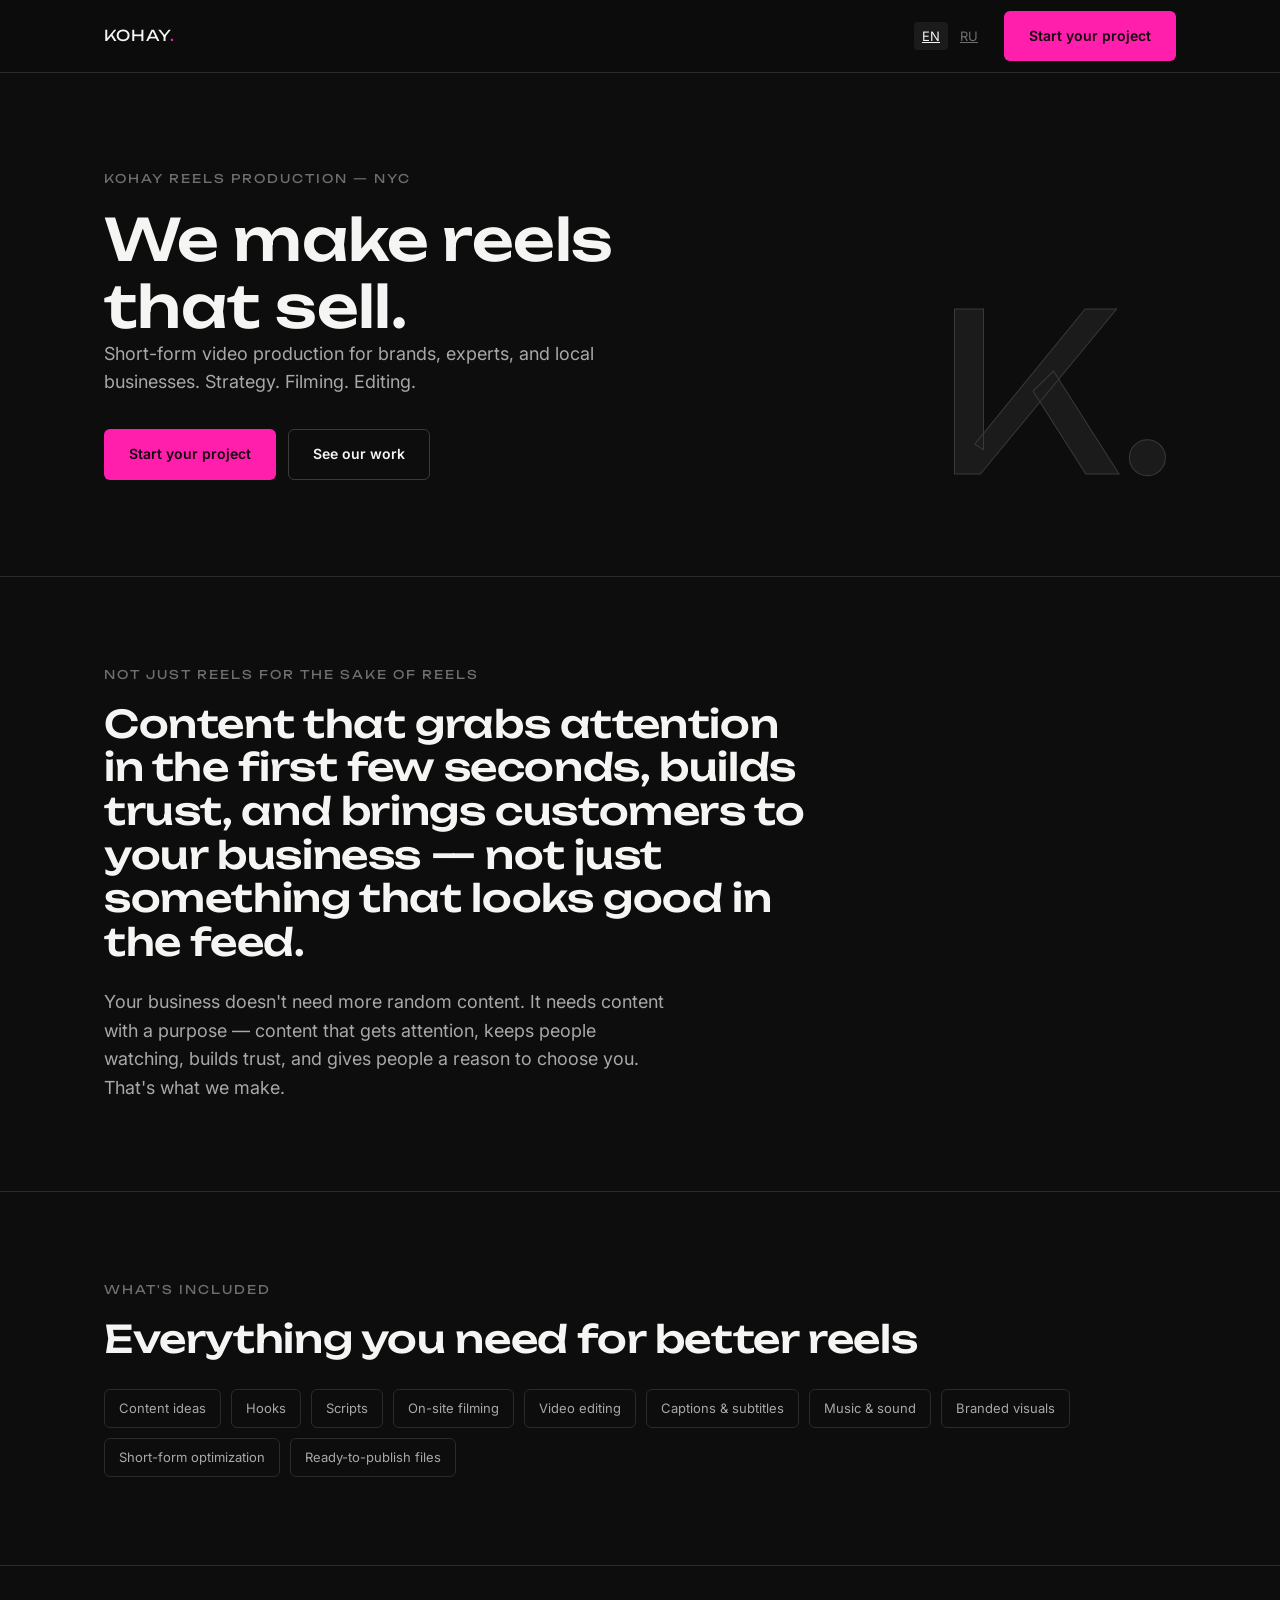
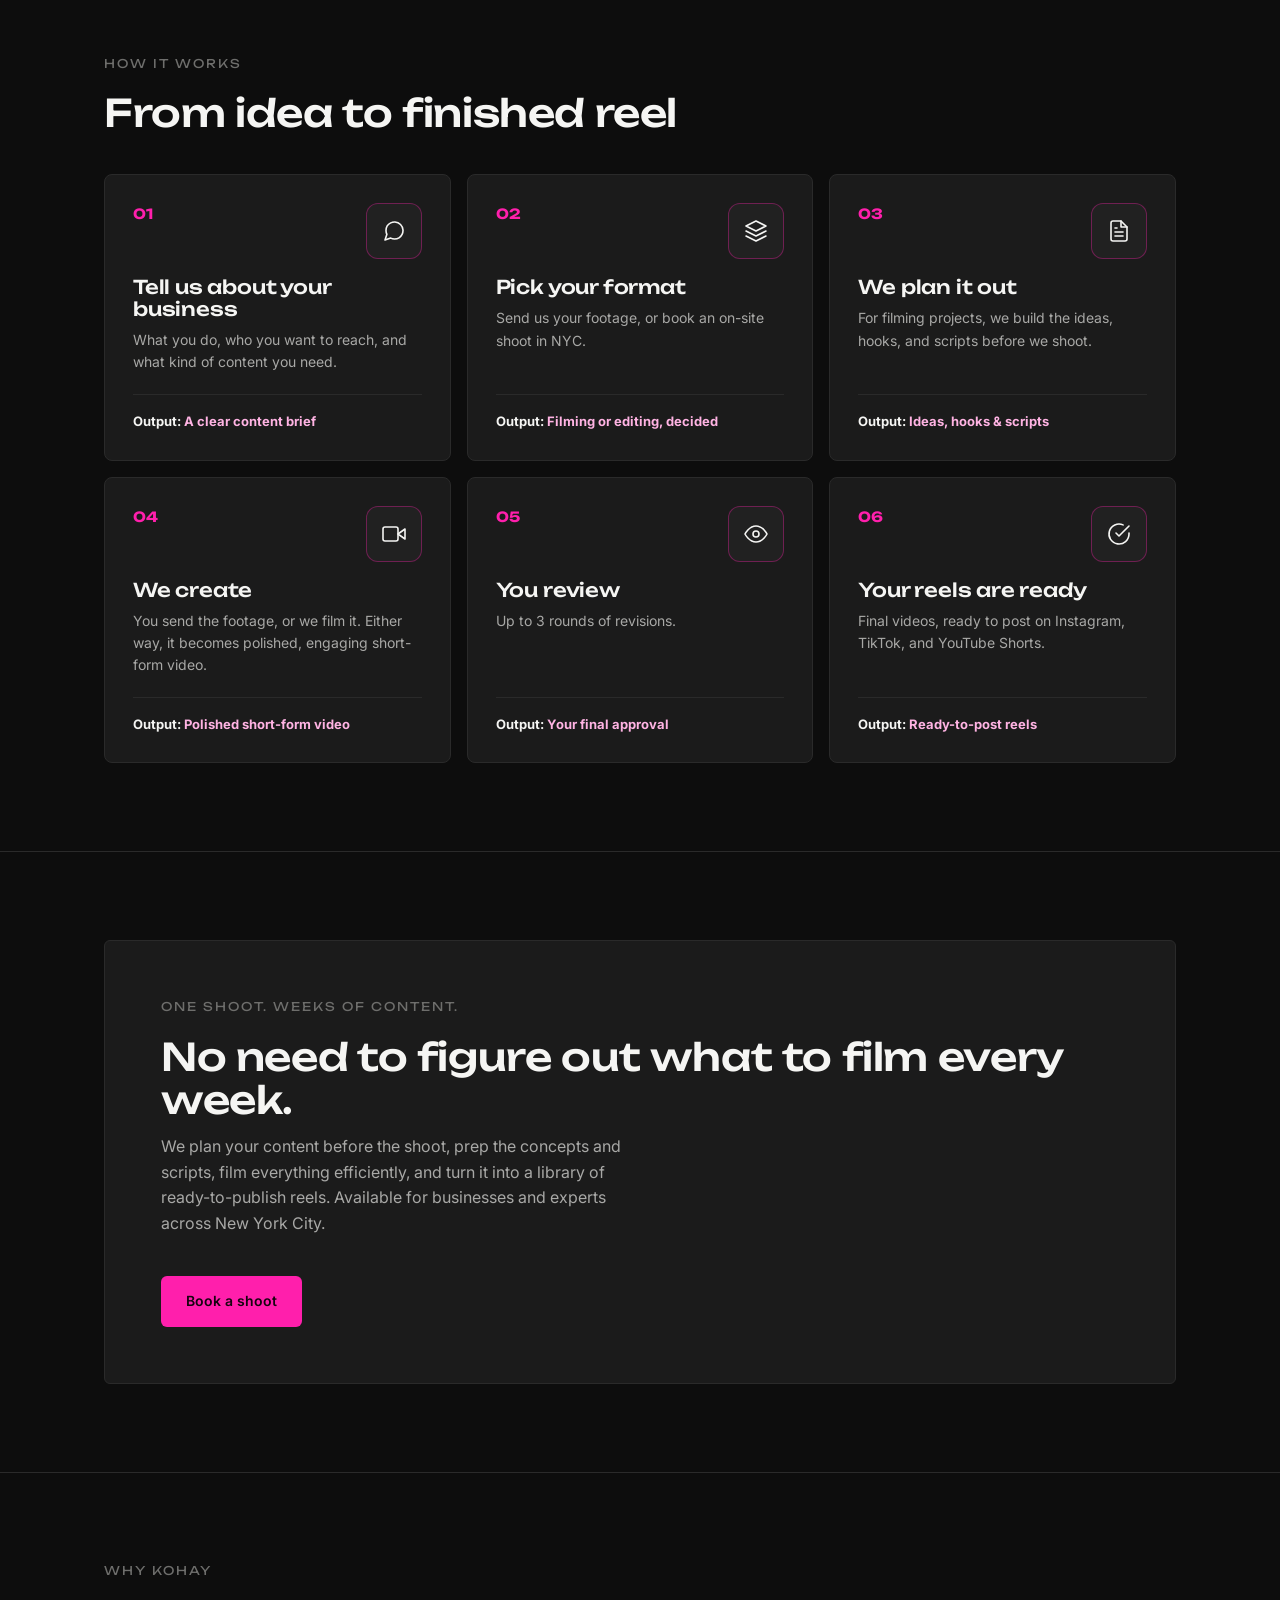
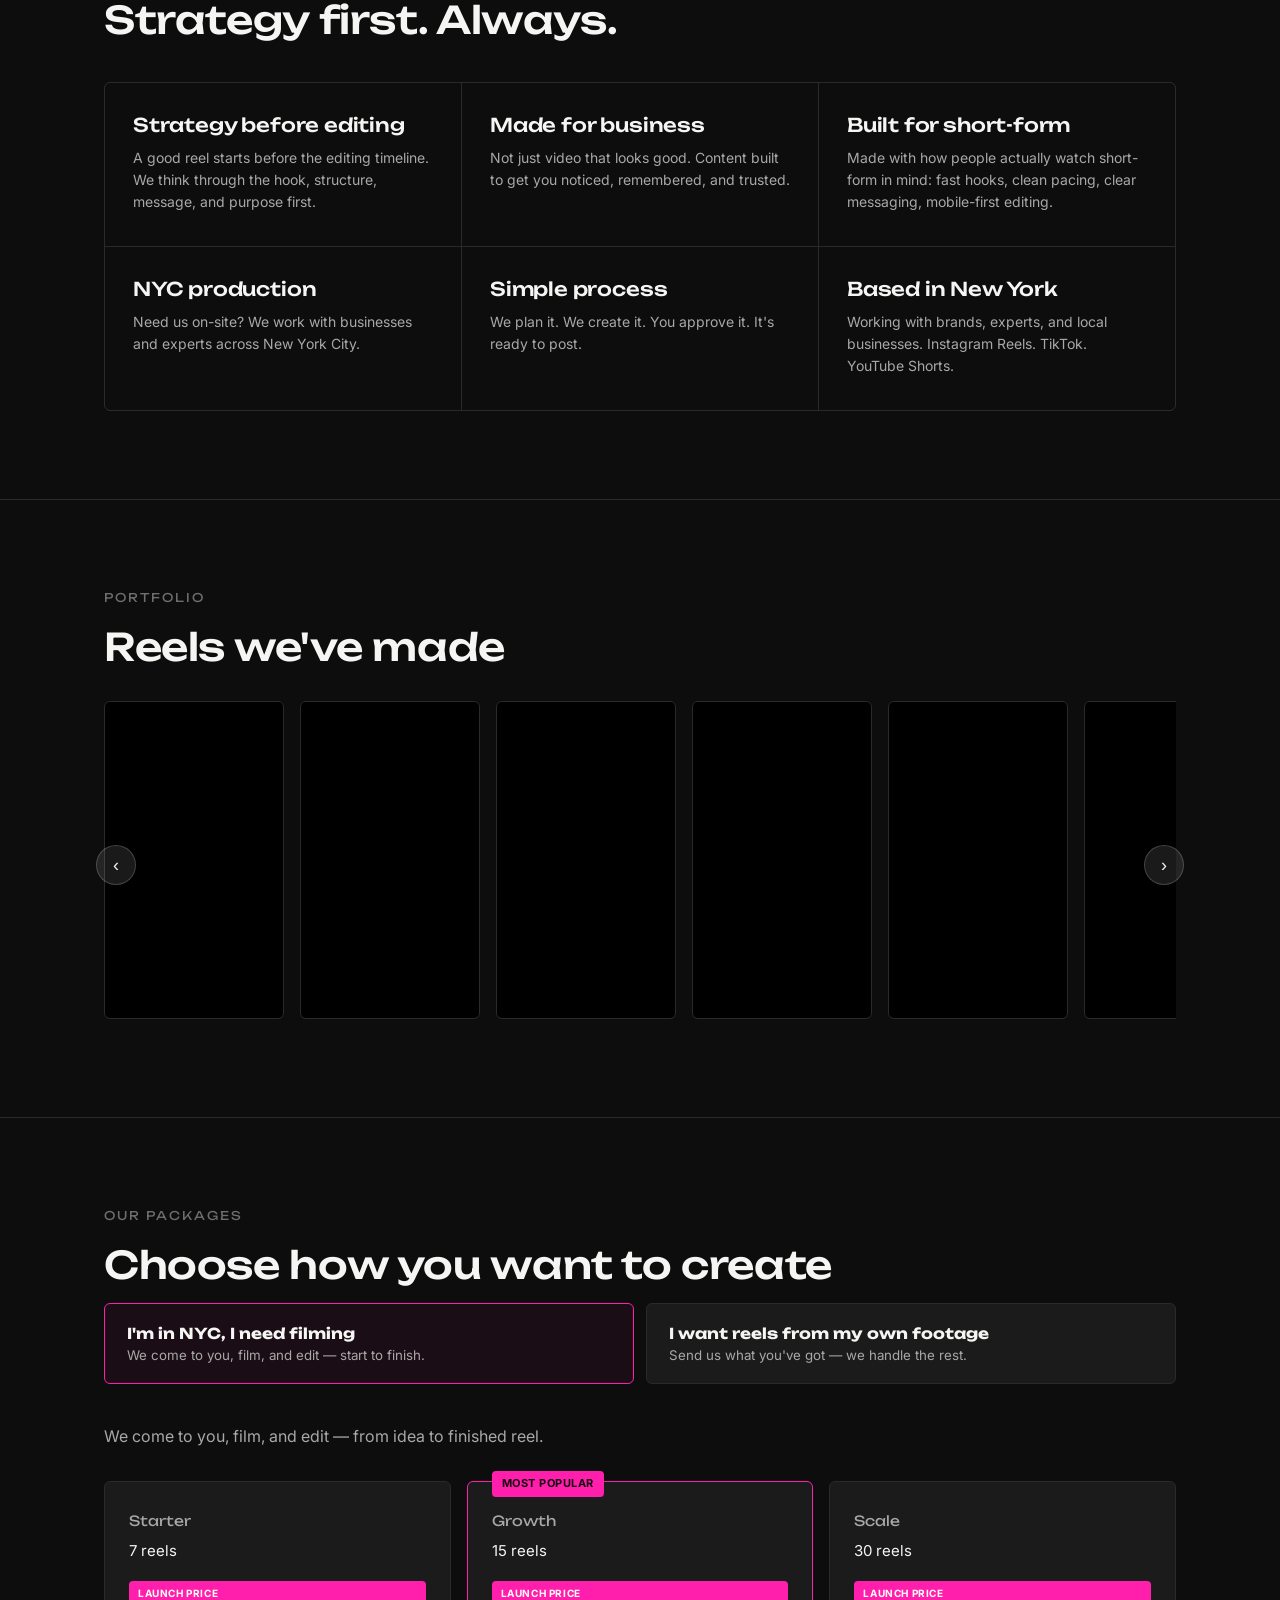
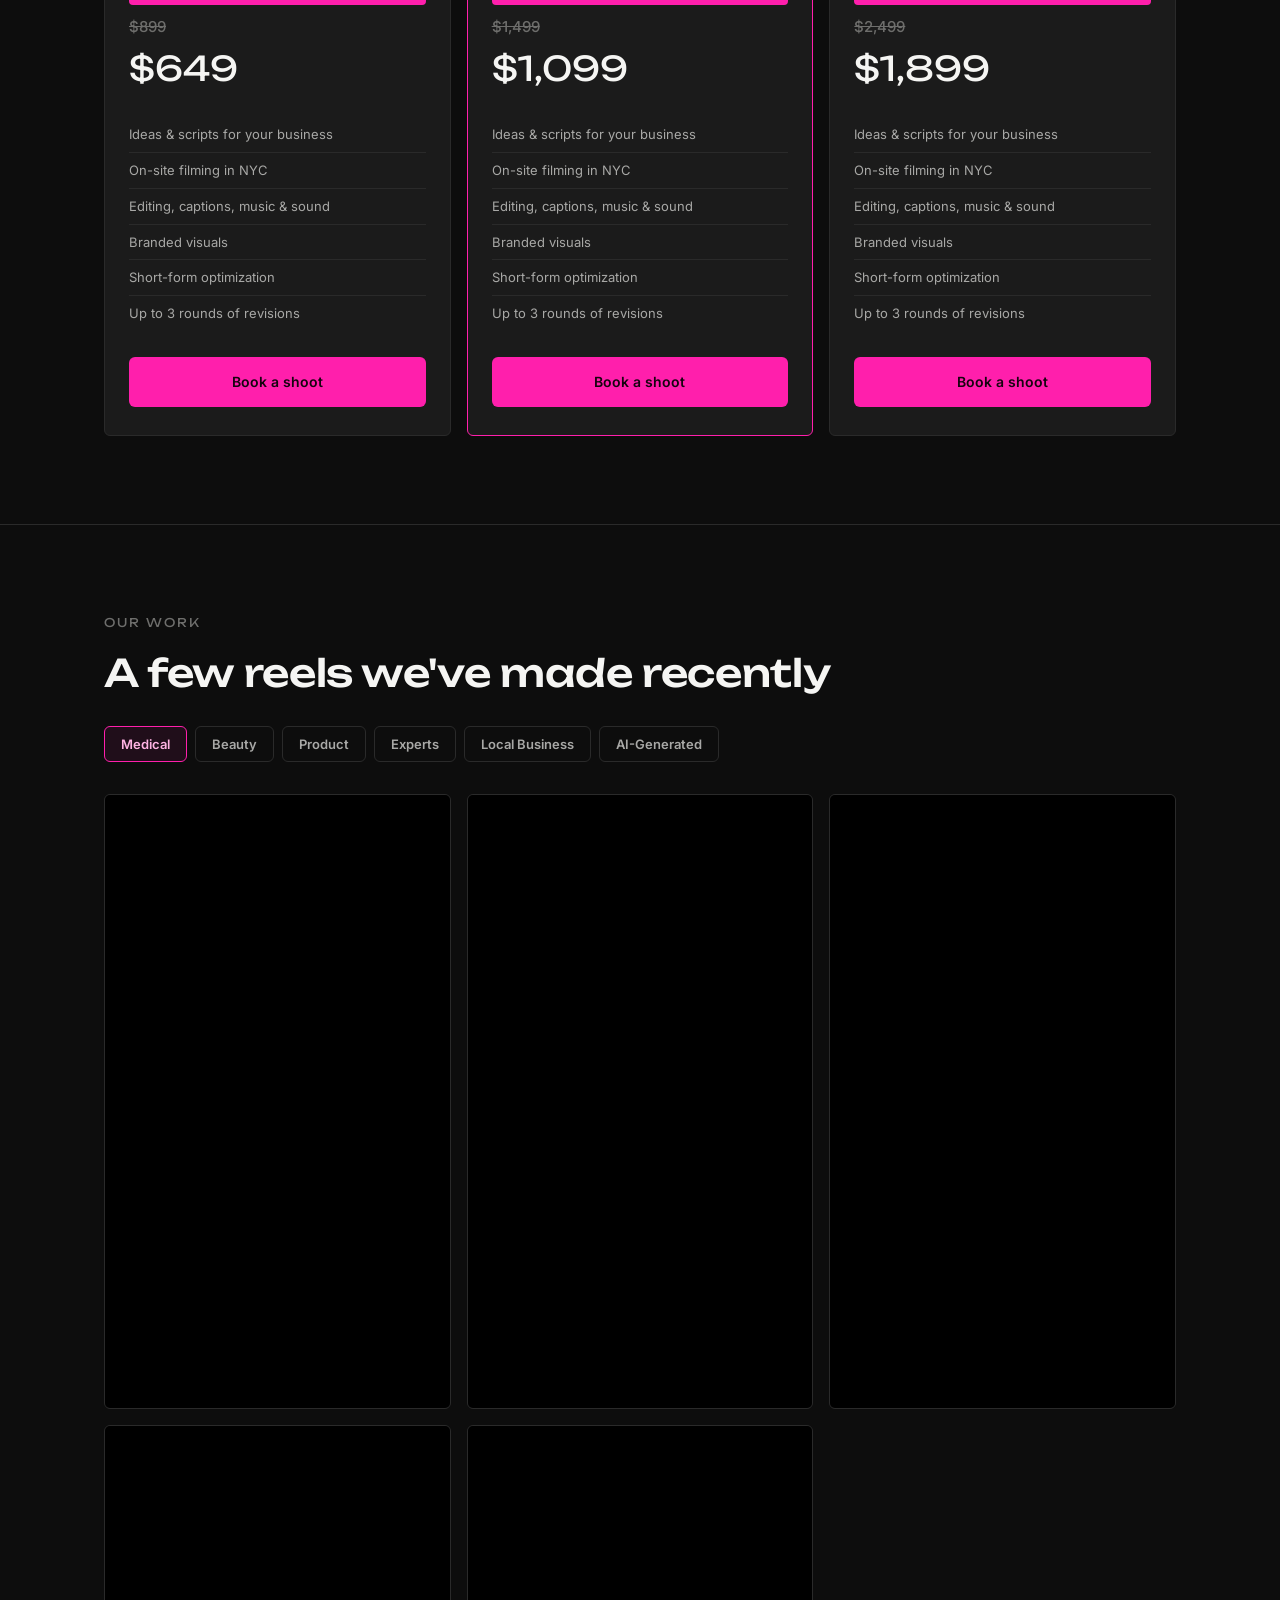
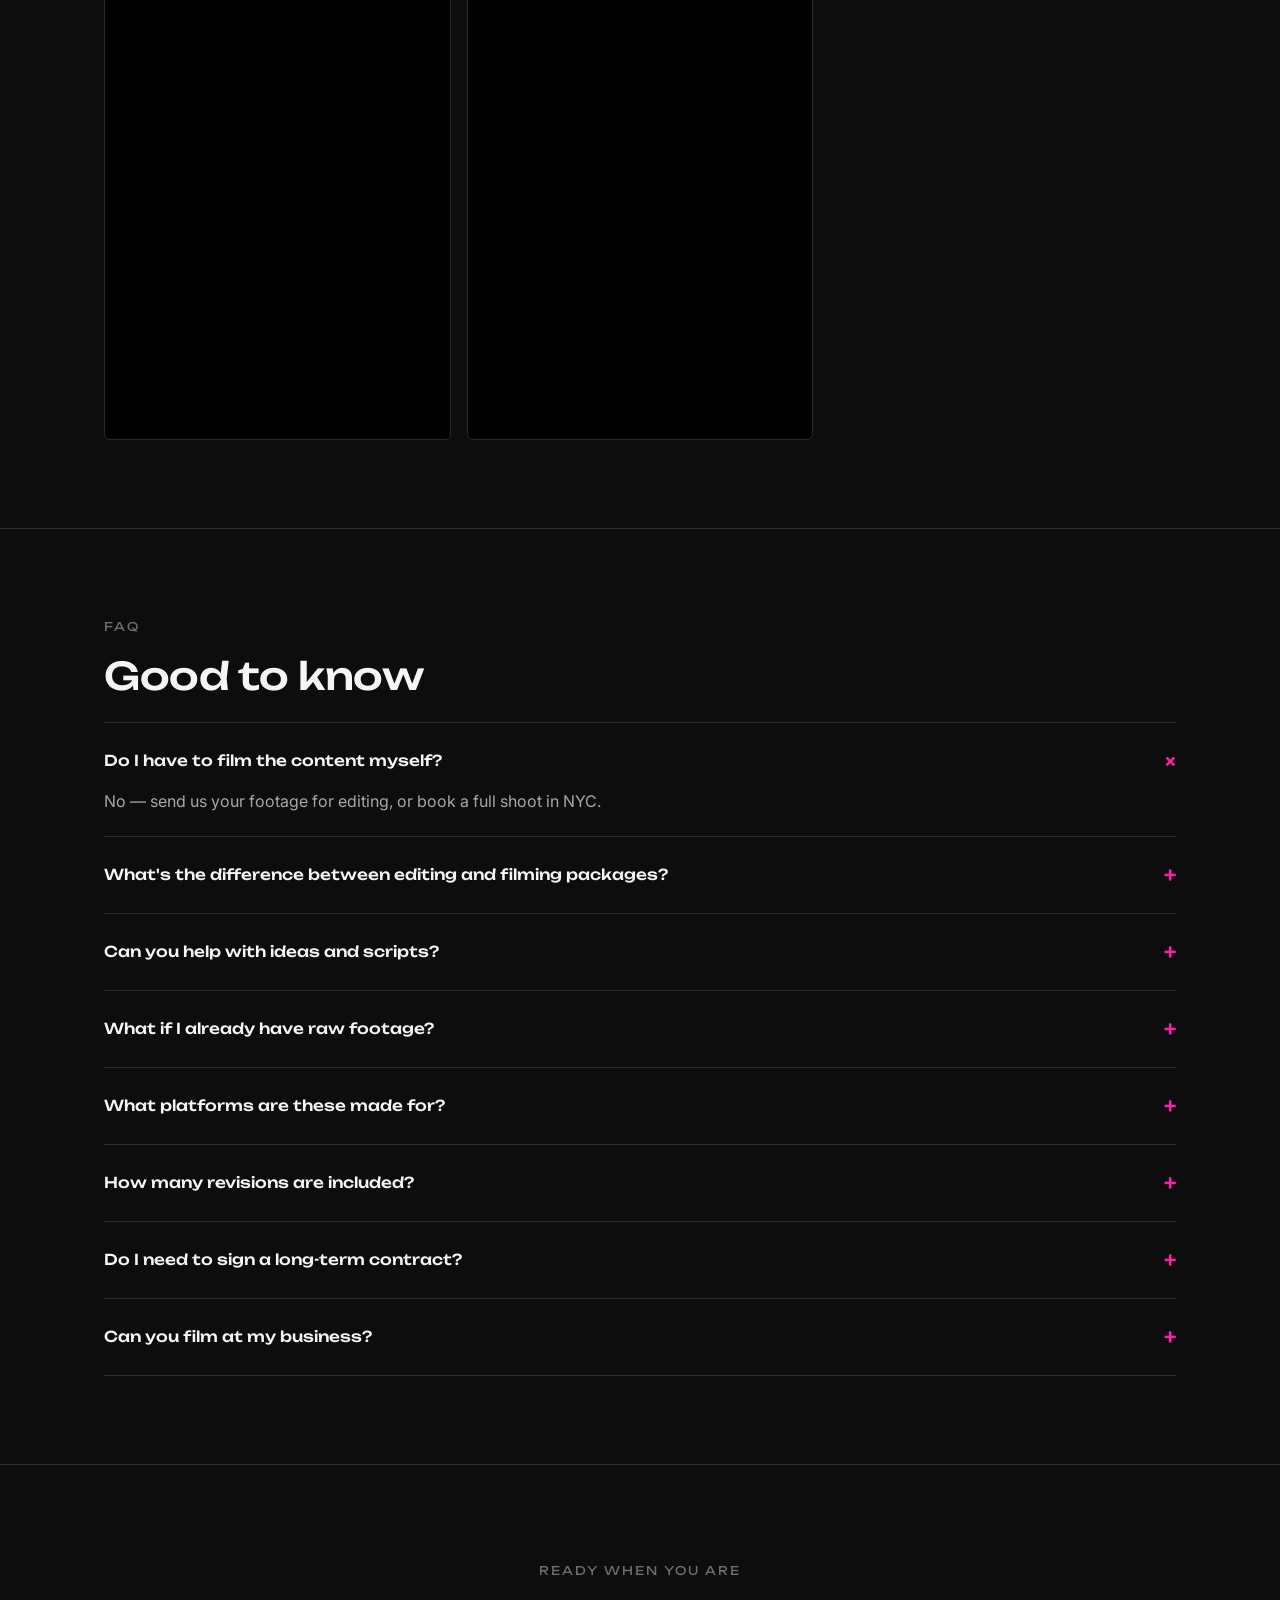
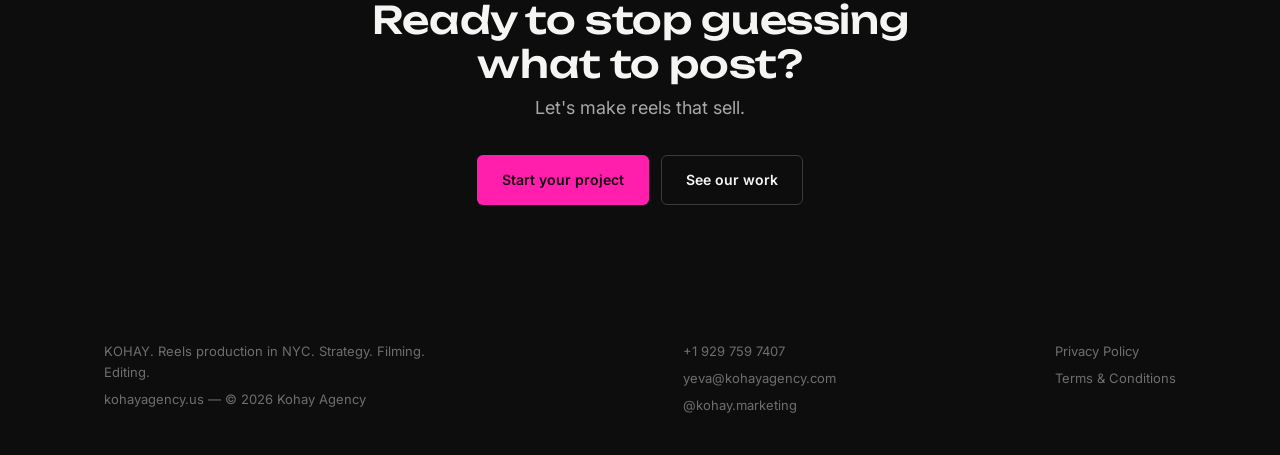
==== reels/index.html @ 016eabc4 "Redesign process-step cards with icons, output line, and grid layout - .step is now a standalone bor" ====
<!DOCTYPE html>
<html lang="en">
<head>
<meta charset="UTF-8">
<meta name="viewport" content="width=device-width, initial-scale=1.0">
<title>Kohay — Reels That Sell | NYC Short-Form Video Production</title>
<meta name="description" content="Short-form video production for brands, experts, and local businesses. Strategy, filming, and editing for Instagram Reels, TikTok, and YouTube Shorts. Based in New York City.">
<link rel="preconnect" href="https://fonts.googleapis.com">
<link rel="preconnect" href="https://fonts.gstatic.com" crossorigin>
<link href="https://fonts.googleapis.com/css2?family=Unbounded:wght@500;600&family=Inter:wght@400;500;600&display=swap" rel="stylesheet">
<link rel="stylesheet" href="styles.css?v=6">
</head>
<body>

<header class="site-header">
  <div class="wrap">
    <a href="/" class="logo logo-link">KOHAY<span>.</span></a>
    <div class="header-actions">
      <div class="lang-switch">
        <a href="/reels/" class="active">EN</a>
        <a href="/reels/ru/">RU</a>
      </div>
      <a href="https://calendar.google.com/calendar/u/0/appointments/schedules/AcZssZ2_kLyZ_7YElX9A-YzKxZx4RZRjm3aX7bDRUkdUEPXenTwzl4cahBBLtP4mIFWXRZgPcGTV3XHw" class="btn btn-primary" target="_blank" rel="noopener">Start your project</a>
    </div>
  </div>
</header>

<section class="hero">
  <div class="wrap hero-grid">
    <div>
      <div class="eyebrow">Kohay Reels Production — NYC</div>
      <h1>We make reels<br>that sell.</h1>
      <p class="lede">Short-form video production for brands, experts, and local businesses. Strategy. Filming. Editing.</p>
      <div class="btn-row">
        <a href="https://calendar.google.com/calendar/u/0/appointments/schedules/AcZssZ2_kLyZ_7YElX9A-YzKxZx4RZRjm3aX7bDRUkdUEPXenTwzl4cahBBLtP4mIFWXRZgPcGTV3XHw" class="btn btn-primary" target="_blank" rel="noopener">Start your project</a>
        <a href="#work" class="btn btn-ghost">See our work</a>
      </div>
    </div>
    <div class="hero-mark" aria-hidden="true">K.</div>
  </div>
</section>

<section>
  <div class="wrap">
    <div class="eyebrow">Not just reels for the sake of reels</div>
    <h2 style="max-width:720px;">Content that grabs attention in the first few seconds, builds trust, and brings customers to your business — not just something that looks good in the feed.</h2>
    <p class="lede" style="margin-top:24px;">Your business doesn't need more random content. It needs content with a purpose — content that gets attention, keeps people watching, builds trust, and gives people a reason to choose you. That's what we make.</p>
  </div>
</section>

<section>
  <div class="wrap">
    <div class="eyebrow">What's included</div>
    <h2>Everything you need for better reels</h2>
    <div class="tag-list" style="margin-top:28px;">
      <span>Content ideas</span>
      <span>Hooks</span>
      <span>Scripts</span>
      <span>On-site filming</span>
      <span>Video editing</span>
      <span>Captions & subtitles</span>
      <span>Music & sound</span>
      <span>Branded visuals</span>
      <span>Short-form optimization</span>
      <span>Ready-to-publish files</span>
    </div>
  </div>
</section>

<section>
  <div class="wrap">
    <div class="eyebrow">How it works</div>
    <h2>From idea to finished reel</h2>
    <div class="steps">
      <div class="step">
        <div class="step-top">
          <div class="step-num">01</div>
          <div class="step-icon"><svg viewBox="0 0 24 24"><path d="M21 11.5a8.38 8.38 0 0 1-.9 3.8 8.5 8.5 0 0 1-7.6 4.7 8.38 8.38 0 0 1-3.8-.9L3 21l1.9-5.7a8.38 8.38 0 0 1-.9-3.8 8.5 8.5 0 0 1 4.7-7.6 8.38 8.38 0 0 1 3.8-.9h.5a8.48 8.48 0 0 1 8 8v.5z"/></svg></div>
        </div>
        <h3>Tell us about your business</h3>
        <p>What you do, who you want to reach, and what kind of content you need.</p>
        <div class="step-output">Output: <span>A clear content brief</span></div>
      </div>
      <div class="step">
        <div class="step-top">
          <div class="step-num">02</div>
          <div class="step-icon"><svg viewBox="0 0 24 24"><polygon points="12 2 2 7 12 12 22 7 12 2"/><polyline points="2 17 12 22 22 17"/><polyline points="2 12 12 17 22 12"/></svg></div>
        </div>
        <h3>Pick your format</h3>
        <p>Send us your footage, or book an on-site shoot in NYC.</p>
        <div class="step-output">Output: <span>Filming or editing, decided</span></div>
      </div>
      <div class="step">
        <div class="step-top">
          <div class="step-num">03</div>
          <div class="step-icon"><svg viewBox="0 0 24 24"><path d="M14 2H6a2 2 0 0 0-2 2v16a2 2 0 0 0 2 2h12a2 2 0 0 0 2-2V8z"/><polyline points="14 2 14 8 20 8"/><line x1="16" y1="13" x2="8" y2="13"/><line x1="16" y1="17" x2="8" y2="17"/><polyline points="10 9 9 9 8 9"/></svg></div>
        </div>
        <h3>We plan it out</h3>
        <p>For filming projects, we build the ideas, hooks, and scripts before we shoot.</p>
        <div class="step-output">Output: <span>Ideas, hooks &amp; scripts</span></div>
      </div>
      <div class="step">
        <div class="step-top">
          <div class="step-num">04</div>
          <div class="step-icon"><svg viewBox="0 0 24 24"><polygon points="23 7 16 12 23 17 23 7"/><rect x="1" y="5" width="15" height="14" rx="2" ry="2"/></svg></div>
        </div>
        <h3>We create</h3>
        <p>You send the footage, or we film it. Either way, it becomes polished, engaging short-form video.</p>
        <div class="step-output">Output: <span>Polished short-form video</span></div>
      </div>
      <div class="step">
        <div class="step-top">
          <div class="step-num">05</div>
          <div class="step-icon"><svg viewBox="0 0 24 24"><path d="M1 12s4-8 11-8 11 8 11 8-4 8-11 8-11-8-11-8z"/><circle cx="12" cy="12" r="3"/></svg></div>
        </div>
        <h3>You review</h3>
        <p>Up to 3 rounds of revisions.</p>
        <div class="step-output">Output: <span>Your final approval</span></div>
      </div>
      <div class="step">
        <div class="step-top">
          <div class="step-num">06</div>
          <div class="step-icon"><svg viewBox="0 0 24 24"><path d="M22 11.08V12a10 10 0 1 1-5.93-9.14"/><polyline points="22 4 12 14.01 9 11.01"/></svg></div>
        </div>
        <h3>Your reels are ready</h3>
        <p>Final videos, ready to post on Instagram, TikTok, and YouTube Shorts.</p>
        <div class="step-output">Output: <span>Ready-to-post reels</span></div>
      </div>
    </div>
  </div>
</section>

<section>
  <div class="wrap">
    <div class="banner">
      <div>
        <div class="eyebrow">One shoot. Weeks of content.</div>
        <h2>No need to figure out what to film every week.</h2>
        <p>We plan your content before the shoot, prep the concepts and scripts, film everything efficiently, and turn it into a library of ready-to-publish reels. Available for businesses and experts across New York City.</p>
      </div>
      <a href="https://calendar.google.com/calendar/u/0/appointments/schedules/AcZssZ2_kLyZ_7YElX9A-YzKxZx4RZRjm3aX7bDRUkdUEPXenTwzl4cahBBLtP4mIFWXRZgPcGTV3XHw" class="btn btn-primary" target="_blank" rel="noopener">Book a shoot</a>
    </div>
  </div>
</section>

<section>
  <div class="wrap">
    <div class="eyebrow">Why Kohay</div>
    <h2>Strategy first. Always.</h2>
    <div class="why-grid">
      <div class="why-item">
        <h3>Strategy before editing</h3>
        <p>A good reel starts before the editing timeline. We think through the hook, structure, message, and purpose first.</p>
      </div>
      <div class="why-item">
        <h3>Made for business</h3>
        <p>Not just video that looks good. Content built to get you noticed, remembered, and trusted.</p>
      </div>
      <div class="why-item">
        <h3>Built for short-form</h3>
        <p>Made with how people actually watch short-form in mind: fast hooks, clean pacing, clear messaging, mobile-first editing.</p>
      </div>
      <div class="why-item">
        <h3>NYC production</h3>
        <p>Need us on-site? We work with businesses and experts across New York City.</p>
      </div>
      <div class="why-item">
        <h3>Simple process</h3>
        <p>We plan it. We create it. You approve it. It's ready to post.</p>
      </div>
      <div class="why-item">
        <h3>Based in New York</h3>
        <p>Working with brands, experts, and local businesses. Instagram Reels. TikTok. YouTube Shorts.</p>
      </div>
    </div>
  </div>
</section>

<section id="reels-strip">
  <div class="wrap">
    <div class="eyebrow">Portfolio</div>
    <h2>Reels we've made</h2>
    <div class="reel-strip-wrap">
      <button class="reel-arrow reel-arrow-prev" aria-label="Scroll left" type="button">‹</button>
      <div class="reel-strip-scroll">
      <div class="reel-strip-track">
        <div class="video-card"><div class="video-frame"><iframe src="https://www.youtube.com/embed/GCsDxq-vMx4" title="Kohay reel" loading="lazy" allow="accelerometer; autoplay; clipboard-write; encrypted-media; gyroscope; picture-in-picture; web-share" allowfullscreen></iframe></div></div>
        <div class="video-card"><div class="video-frame"><iframe src="https://www.youtube.com/embed/l85DM0ZbyYE" title="Kohay reel" loading="lazy" allow="accelerometer; autoplay; clipboard-write; encrypted-media; gyroscope; picture-in-picture; web-share" allowfullscreen></iframe></div></div>
        <div class="video-card"><div class="video-frame"><iframe src="https://www.youtube.com/embed/0PdxmIoZttQ" title="Kohay reel" loading="lazy" allow="accelerometer; autoplay; clipboard-write; encrypted-media; gyroscope; picture-in-picture; web-share" allowfullscreen></iframe></div></div>
        <div class="video-card"><div class="video-frame"><iframe src="https://www.youtube.com/embed/ZPNKIAUtbJw" title="Kohay reel" loading="lazy" allow="accelerometer; autoplay; clipboard-write; encrypted-media; gyroscope; picture-in-picture; web-share" allowfullscreen></iframe></div></div>
        <div class="video-card"><div class="video-frame"><iframe src="https://www.youtube.com/embed/_sTkELcY5-s" title="Kohay reel" loading="lazy" allow="accelerometer; autoplay; clipboard-write; encrypted-media; gyroscope; picture-in-picture; web-share" allowfullscreen></iframe></div></div>
        <div class="video-card"><div class="video-frame"><iframe src="https://www.youtube.com/embed/LCJ-ahIKdUk" title="Kohay reel" loading="lazy" allow="accelerometer; autoplay; clipboard-write; encrypted-media; gyroscope; picture-in-picture; web-share" allowfullscreen></iframe></div></div>
        <div class="video-card"><div class="video-frame"><iframe src="https://www.youtube.com/embed/OZEuUIxV6Ko" title="Kohay reel" loading="lazy" allow="accelerometer; autoplay; clipboard-write; encrypted-media; gyroscope; picture-in-picture; web-share" allowfullscreen></iframe></div></div>
        <div class="video-card"><div class="video-frame"><iframe src="https://www.youtube.com/embed/XiGbj0O0uLw" title="Kohay reel" loading="lazy" allow="accelerometer; autoplay; clipboard-write; encrypted-media; gyroscope; picture-in-picture; web-share" allowfullscreen></iframe></div></div>
        <div class="video-card"><div class="video-frame"><iframe src="https://www.youtube.com/embed/JeDPZK4A51A" title="Kohay reel" loading="lazy" allow="accelerometer; autoplay; clipboard-write; encrypted-media; gyroscope; picture-in-picture; web-share" allowfullscreen></iframe></div></div>
        <div class="video-card"><div class="video-frame"><iframe src="https://www.youtube.com/embed/3Kyxup6bID8" title="Kohay reel" loading="lazy" allow="accelerometer; autoplay; clipboard-write; encrypted-media; gyroscope; picture-in-picture; web-share" allowfullscreen></iframe></div></div>
        <div class="video-card"><div class="video-frame"><iframe src="https://www.youtube.com/embed/mIUhhA_uJ2o" title="Kohay reel" loading="lazy" allow="accelerometer; autoplay; clipboard-write; encrypted-media; gyroscope; picture-in-picture; web-share" allowfullscreen></iframe></div></div>
        <div class="video-card"><div class="video-frame"><iframe src="https://www.youtube.com/embed/qfSGLbdA3Ac" title="Kohay reel" loading="lazy" allow="accelerometer; autoplay; clipboard-write; encrypted-media; gyroscope; picture-in-picture; web-share" allowfullscreen></iframe></div></div>
        <div class="video-card"><div class="video-frame"><iframe src="https://www.youtube.com/embed/q9RWZM6IL7k" title="Kohay reel" loading="lazy" allow="accelerometer; autoplay; clipboard-write; encrypted-media; gyroscope; picture-in-picture; web-share" allowfullscreen></iframe></div></div>
      </div>
      </div>
      <button class="reel-arrow reel-arrow-next" aria-label="Scroll right" type="button">›</button>
    </div>
  </div>
</section>

<section id="packages">
  <div class="wrap">
    <div class="eyebrow">Our packages</div>
    <h2>Choose how you want to create</h2>

    <div class="package-toggle">
      <button class="toggle-btn active" data-toggle-target="filming">
        <strong>I'm in NYC, I need filming</strong>
        We come to you, film, and edit — start to finish.
      </button>
      <button class="toggle-btn" data-toggle-target="editing">
        <strong>I want reels from my own footage</strong>
        Send us what you've got — we handle the rest.
      </button>
    </div>

    <div class="package-panel active" data-panel="filming">
      <p class="panel-note">We come to you, film, and edit — from idea to finished reel.</p>
      <div class="plans">
        <div class="plan">
          <div class="plan-name">Starter</div>
          <div class="plan-count">7 reels</div>
          <span class="launch-badge">Launch price</span>
          <div class="plan-price-old">$899</div>
          <div class="plan-price">$649</div>
          <ul class="plan-features">
            <li>Ideas & scripts for your business</li>
            <li>On-site filming in NYC</li>
            <li>Editing, captions, music & sound</li>
            <li>Branded visuals</li>
            <li>Short-form optimization</li>
            <li>Up to 3 rounds of revisions</li>
          </ul>
          <a href="https://buy.stripe.com/9B65kC50Gcdk0HK5dFbEA03" class="btn btn-primary" target="_blank" rel="noopener">Book a shoot</a>
        </div>
        <div class="plan popular">
          <span class="popular-badge">Most popular</span>
          <div class="plan-name">Growth</div>
          <div class="plan-count">15 reels</div>
          <span class="launch-badge">Launch price</span>
          <div class="plan-price-old">$1,499</div>
          <div class="plan-price">$1,099</div>
          <ul class="plan-features">
            <li>Ideas & scripts for your business</li>
            <li>On-site filming in NYC</li>
            <li>Editing, captions, music & sound</li>
            <li>Branded visuals</li>
            <li>Short-form optimization</li>
            <li>Up to 3 rounds of revisions</li>
          </ul>
          <a href="https://buy.stripe.com/bJe00ieBgb9g2PSbC3bEA04" class="btn btn-primary" target="_blank" rel="noopener">Book a shoot</a>
        </div>
        <div class="plan">
          <div class="plan-name">Scale</div>
          <div class="plan-count">30 reels</div>
          <span class="launch-badge">Launch price</span>
          <div class="plan-price-old">$2,499</div>
          <div class="plan-price">$1,899</div>
          <ul class="plan-features">
            <li>Ideas & scripts for your business</li>
            <li>On-site filming in NYC</li>
            <li>Editing, captions, music & sound</li>
            <li>Branded visuals</li>
            <li>Short-form optimization</li>
            <li>Up to 3 rounds of revisions</li>
          </ul>
          <a href="https://buy.stripe.com/9B600ifFk2CKbmo21tbEA05" class="btn btn-primary" target="_blank" rel="noopener">Book a shoot</a>
        </div>
      </div>
    </div>

    <div class="package-panel" data-panel="editing">
      <p class="panel-note">Send us your footage — we turn it into scroll-stopping, ready-to-publish reels.</p>
      <div class="plans">
        <div class="plan">
          <div class="plan-name">Starter</div>
          <div class="plan-count">7 reels</div>
          <span class="launch-badge">Launch price</span>
          <div class="plan-price-old">$599</div>
          <div class="plan-price">$449</div>
          <ul class="plan-features">
            <li>Video editing</li>
            <li>Captions & subtitles</li>
            <li>Music & sound</li>
            <li>Branded visuals</li>
            <li>Short-form optimization</li>
            <li>Up to 3 rounds of revisions</li>
          </ul>
          <a href="https://buy.stripe.com/dRm28q1Oufpw6249tVbEA00" class="btn btn-primary" target="_blank" rel="noopener">Get started</a>
        </div>
        <div class="plan popular">
          <span class="popular-badge">Most popular</span>
          <div class="plan-name">Growth</div>
          <div class="plan-count">15 reels</div>
          <span class="launch-badge">Launch price</span>
          <div class="plan-price-old">$1,099</div>
          <div class="plan-price">$799</div>
          <ul class="plan-features">
            <li>Video editing</li>
            <li>Captions & subtitles</li>
            <li>Music & sound</li>
            <li>Branded visuals</li>
            <li>Short-form optimization</li>
            <li>Up to 3 rounds of revisions</li>
          </ul>
          <a href="https://buy.stripe.com/fZu8wO3WC6T00HK7lNbEA01" class="btn btn-primary" target="_blank" rel="noopener">Get started</a>
        </div>
        <div class="plan">
          <div class="plan-name">Scale</div>
          <div class="plan-count">30 reels</div>
          <span class="launch-badge">Launch price</span>
          <div class="plan-price-old">$1,899</div>
          <div class="plan-price">$1,399</div>
          <ul class="plan-features">
            <li>Video editing</li>
            <li>Captions & subtitles</li>
            <li>Music & sound</li>
            <li>Branded visuals</li>
            <li>Short-form optimization</li>
            <li>Up to 3 rounds of revisions</li>
          </ul>
          <a href="https://buy.stripe.com/3cIfZggJob9g1LOgWnbEA02" class="btn btn-primary" target="_blank" rel="noopener">Get started</a>
        </div>
      </div>
    </div>

  </div>
</section>

<section id="work">
  <div class="wrap">
    <div class="eyebrow">Our work</div>
    <h2>A few reels we've made recently</h2>

    <div class="tabs" role="tablist" aria-label="Portfolio categories" style="margin-top:32px;">
      <button class="tab-btn active" data-tab-target="medical">Medical</button>
      <button class="tab-btn" data-tab-target="beauty">Beauty</button>
      <button class="tab-btn" data-tab-target="product">Product</button>
      <button class="tab-btn" data-tab-target="experts">Experts</button>
      <button class="tab-btn" data-tab-target="local">Local Business</button>
      <button class="tab-btn" data-tab-target="ai">AI-Generated</button>
    </div>

    <!-- Medical, Product, and Experts include live YouTube Shorts embeds.
         Beauty, Local Business, and AI-Generated still use placeholders — replace each
         video-frame with <iframe src="https://www.youtube.com/embed/VIDEO_ID">
         once those videos are ready. -->

    <div class="category-panel active" data-category="medical">
      <div class="video-grid">
        <div class="video-card"><div class="video-frame"><iframe src="https://www.youtube.com/embed/GCsDxq-vMx4" title="Kohay reel — Medical" loading="lazy" allow="accelerometer; autoplay; clipboard-write; encrypted-media; gyroscope; picture-in-picture; web-share" allowfullscreen></iframe></div></div>
        <div class="video-card"><div class="video-frame"><iframe src="https://www.youtube.com/embed/ZPNKIAUtbJw" title="Kohay reel — Medical" loading="lazy" allow="accelerometer; autoplay; clipboard-write; encrypted-media; gyroscope; picture-in-picture; web-share" allowfullscreen></iframe></div></div>
        <div class="video-card"><div class="video-frame"><iframe src="https://www.youtube.com/embed/OZEuUIxV6Ko" title="Kohay reel — Medical" loading="lazy" allow="accelerometer; autoplay; clipboard-write; encrypted-media; gyroscope; picture-in-picture; web-share" allowfullscreen></iframe></div></div>
        <div class="video-card"><div class="video-frame"><iframe src="https://www.youtube.com/embed/3Kyxup6bID8" title="Kohay reel — Medical" loading="lazy" allow="accelerometer; autoplay; clipboard-write; encrypted-media; gyroscope; picture-in-picture; web-share" allowfullscreen></iframe></div></div>
        <div class="video-card"><div class="video-frame"><iframe src="https://www.youtube.com/embed/q9RWZM6IL7k" title="Kohay reel — Medical" loading="lazy" allow="accelerometer; autoplay; clipboard-write; encrypted-media; gyroscope; picture-in-picture; web-share" allowfullscreen></iframe></div></div>
      </div>
    </div>

    <div class="category-panel" data-category="beauty">
      <div class="video-grid">
        <div class="video-card"><div class="video-frame"><div class="video-placeholder">Video coming soon</div></div></div>
        <div class="video-card"><div class="video-frame"><div class="video-placeholder">Video coming soon</div></div></div>
        <div class="video-card"><div class="video-frame"><div class="video-placeholder">Video coming soon</div></div></div>
      </div>
    </div>

    <div class="category-panel" data-category="product">
      <div class="video-grid">
        <div class="video-card"><div class="video-frame"><iframe src="https://www.youtube.com/embed/l85DM0ZbyYE" title="Kohay reel — Product" loading="lazy" allow="accelerometer; autoplay; clipboard-write; encrypted-media; gyroscope; picture-in-picture; web-share" allowfullscreen></iframe></div></div>
        <div class="video-card"><div class="video-frame"><iframe src="https://www.youtube.com/embed/_sTkELcY5-s" title="Kohay reel — Product" loading="lazy" allow="accelerometer; autoplay; clipboard-write; encrypted-media; gyroscope; picture-in-picture; web-share" allowfullscreen></iframe></div></div>
        <div class="video-card"><div class="video-frame"><iframe src="https://www.youtube.com/embed/XiGbj0O0uLw" title="Kohay reel — Product" loading="lazy" allow="accelerometer; autoplay; clipboard-write; encrypted-media; gyroscope; picture-in-picture; web-share" allowfullscreen></iframe></div></div>
        <div class="video-card"><div class="video-frame"><iframe src="https://www.youtube.com/embed/mIUhhA_uJ2o" title="Kohay reel — Product" loading="lazy" allow="accelerometer; autoplay; clipboard-write; encrypted-media; gyroscope; picture-in-picture; web-share" allowfullscreen></iframe></div></div>
      </div>
    </div>

    <div class="category-panel" data-category="experts">
      <div class="video-grid">
        <div class="video-card"><div class="video-frame"><iframe src="https://www.youtube.com/embed/0PdxmIoZttQ" title="Kohay reel — Experts" loading="lazy" allow="accelerometer; autoplay; clipboard-write; encrypted-media; gyroscope; picture-in-picture; web-share" allowfullscreen></iframe></div></div>
        <div class="video-card"><div class="video-frame"><iframe src="https://www.youtube.com/embed/LCJ-ahIKdUk" title="Kohay reel — Experts" loading="lazy" allow="accelerometer; autoplay; clipboard-write; encrypted-media; gyroscope; picture-in-picture; web-share" allowfullscreen></iframe></div></div>
        <div class="video-card"><div class="video-frame"><iframe src="https://www.youtube.com/embed/JeDPZK4A51A" title="Kohay reel — Experts" loading="lazy" allow="accelerometer; autoplay; clipboard-write; encrypted-media; gyroscope; picture-in-picture; web-share" allowfullscreen></iframe></div></div>
        <div class="video-card"><div class="video-frame"><iframe src="https://www.youtube.com/embed/qfSGLbdA3Ac" title="Kohay reel — Experts" loading="lazy" allow="accelerometer; autoplay; clipboard-write; encrypted-media; gyroscope; picture-in-picture; web-share" allowfullscreen></iframe></div></div>
        <div class="video-card"><div class="video-frame"><div class="video-placeholder">Video coming soon</div></div></div>
        <div class="video-card"><div class="video-frame"><div class="video-placeholder">Video coming soon</div></div></div>
        <div class="video-card"><div class="video-frame"><div class="video-placeholder">Video coming soon</div></div></div>
        <div class="video-card"><div class="video-frame"><div class="video-placeholder">Video coming soon</div></div></div>
      </div>
    </div>

    <div class="category-panel" data-category="local">
      <div class="video-grid">
        <div class="video-card"><div class="video-frame"><div class="video-placeholder">Video coming soon</div></div></div>
        <div class="video-card"><div class="video-frame"><div class="video-placeholder">Video coming soon</div></div></div>
        <div class="video-card"><div class="video-frame"><div class="video-placeholder">Video coming soon</div></div></div>
      </div>
    </div>

    <div class="category-panel" data-category="ai">
      <div class="video-grid">
        <div class="video-card"><div class="video-frame"><div class="video-placeholder">Video coming soon</div></div></div>
        <div class="video-card"><div class="video-frame"><div class="video-placeholder">Video coming soon</div></div></div>
        <div class="video-card"><div class="video-frame"><div class="video-placeholder">Video coming soon</div></div></div>
      </div>
    </div>

  </div>
</section>

<section>
  <div class="wrap">
    <div class="eyebrow">FAQ</div>
    <h2>Good to know</h2>

    <div style="margin-top:24px;">
      <div class="faq-item open">
        <div class="faq-q"><span>Do I have to film the content myself?</span><span class="plus">+</span></div>
        <p class="faq-a">No — send us your footage for editing, or book a full shoot in NYC.</p>
      </div>
      <div class="faq-item">
        <div class="faq-q"><span>What's the difference between editing and filming packages?</span><span class="plus">+</span></div>
        <p class="faq-a">With editing, you film and send us the raw footage. With filming, we handle the ideas, scripts, filming, and editing.</p>
      </div>
      <div class="faq-item">
        <div class="faq-q"><span>Can you help with ideas and scripts?</span><span class="plus">+</span></div>
        <p class="faq-a">Yes — ideas, hooks, and scripts are included in every filming package.</p>
      </div>
      <div class="faq-item">
        <div class="faq-q"><span>What if I already have raw footage?</span><span class="plus">+</span></div>
        <p class="faq-a">Perfect — pick an editing package and send it over.</p>
      </div>
      <div class="faq-item">
        <div class="faq-q"><span>What platforms are these made for?</span><span class="plus">+</span></div>
        <p class="faq-a">Instagram Reels, TikTok, and YouTube Shorts.</p>
      </div>
      <div class="faq-item">
        <div class="faq-q"><span>How many revisions are included?</span><span class="plus">+</span></div>
        <p class="faq-a">Up to 3 rounds.</p>
      </div>
      <div class="faq-item">
        <div class="faq-q"><span>Do I need to sign a long-term contract?</span><span class="plus">+</span></div>
        <p class="faq-a">No — pick whichever package fits what you need right now.</p>
      </div>
      <div class="faq-item">
        <div class="faq-q"><span>Can you film at my business?</span><span class="plus">+</span></div>
        <p class="faq-a">Yes — on-site filming is available across New York City.</p>
      </div>
    </div>
  </div>
</section>

<section class="final-cta">
  <div class="wrap">
    <div class="eyebrow">Ready when you are</div>
    <h2>Ready to stop guessing what to post?</h2>
    <p class="lede" style="margin:0 auto;">Let's make reels that sell.</p>
    <div class="btn-row">
      <a href="https://calendar.google.com/calendar/u/0/appointments/schedules/AcZssZ2_kLyZ_7YElX9A-YzKxZx4RZRjm3aX7bDRUkdUEPXenTwzl4cahBBLtP4mIFWXRZgPcGTV3XHw" class="btn btn-primary" target="_blank" rel="noopener">Start your project</a>
      <a href="#work" class="btn btn-ghost">See our work</a>
    </div>
  </div>
</section>

<footer>
  <div class="wrap footer-grid">
    <div class="footer-brand">
      <span>KOHAY. Reels production in NYC. Strategy. Filming. Editing.</span>
      <span class="footer-copy">kohayagency.us — © 2026 Kohay Agency</span>
    </div>
    <div class="footer-contact">
      <a href="tel:+19297597407">+1 929 759 7407</a>
      <a href="mailto:yeva@kohayagency.com">yeva@kohayagency.com</a>
      <a href="https://www.instagram.com/kohay.marketing/" target="_blank" rel="noopener">@kohay.marketing</a>
    </div>
    <div class="footer-legal">
      <a href="/privacy.html">Privacy Policy</a>
      <a href="/terms.html">Terms &amp; Conditions</a>
    </div>
  </div>
</footer>

<script src="script.js"></script>
</body>
</html>
---- reels/styles.css ----
/* ============================================
   KOHAY — Reels Production Landing
   Boardroom Noir: dark, structural, no gradients
   ============================================ */

:root {
  --bg: #0D0D0D;
  --card: #1B1B1B;
  --card-hover: #212121;
  --border: #2A2A2A;
  --border-strong: #3A3A3A;
  --text: #F5F5F3;
  --text-secondary: #A8A8A6;
  --text-muted: #6E6E6C;
  --accent: #FF1FAC;
  --accent-hover: #FF3FBB;
  --accent-text: #FFB3E3;
  --radius: 6px;
  --max-width: 1120px;
  --font-display: 'Unbounded', sans-serif;
  --font-body: 'Inter', sans-serif;
}

* { box-sizing: border-box; margin: 0; padding: 0; }

html { scroll-behavior: smooth; }

body {
  background: var(--bg);
  color: var(--text);
  font-family: var(--font-body);
  font-size: 16px;
  line-height: 1.6;
  -webkit-font-smoothing: antialiased;
}

img, video { max-width: 100%; display: block; }

a { color: inherit; }

.wrap {
  max-width: var(--max-width);
  margin: 0 auto;
  padding: 0 24px;
}

section {
  padding: 88px 0;
  border-bottom: 1px solid var(--border);
}

section:last-of-type { border-bottom: none; }

.eyebrow {
  font-family: var(--font-display);
  font-size: 12px;
  letter-spacing: 2px;
  text-transform: uppercase;
  color: var(--text-muted);
  margin-bottom: 18px;
}

h1, h2, h3 {
  font-family: var(--font-display);
  font-weight: 500;
  line-height: 1.15;
  letter-spacing: -0.01em;
}

h1 { font-size: clamp(34px, 5.5vw, 58px); }
h2 { font-size: clamp(26px, 3.4vw, 38px); margin-bottom: 16px; }
h3 { font-size: 19px; margin-bottom: 10px; }

p { color: var(--text-secondary); }

.lede {
  font-size: 18px;
  max-width: 560px;
  color: var(--text-secondary);
}

/* Buttons */
.btn {
  display: inline-flex;
  align-items: center;
  gap: 8px;
  font-family: var(--font-body);
  font-weight: 600;
  font-size: 14px;
  padding: 13px 24px;
  border-radius: var(--radius);
  border: 1px solid transparent;
  cursor: pointer;
  text-decoration: none;
  transition: background 0.15s ease, border-color 0.15s ease, color 0.15s ease;
}

.btn-primary {
  background: var(--accent);
  color: #16040F;
}
.btn-primary:hover { background: var(--accent-hover); }

.btn-ghost {
  background: transparent;
  color: var(--text);
  border-color: var(--border-strong);
}
.btn-ghost:hover { border-color: var(--accent); color: var(--accent-text); }

.btn-row {
  display: flex;
  gap: 12px;
  flex-wrap: wrap;
  margin-top: 32px;
}

/* Header */
header.site-header {
  position: sticky;
  top: 0;
  z-index: 50;
  background: rgba(13,13,13,0.9);
  backdrop-filter: blur(8px);
  border-bottom: 1px solid var(--border);
}

.site-header .wrap {
  display: flex;
  align-items: center;
  justify-content: space-between;
  height: 72px;
}

.logo {
  font-family: var(--font-display);
  font-size: 15px;
  letter-spacing: 1px;
  text-transform: uppercase;
}

.logo span { color: var(--accent); }

.header-actions {
  display: flex;
  align-items: center;
  gap: 18px;
}

.lang-switch {
  display: flex;
  gap: 4px;
  font-size: 13px;
  color: var(--text-muted);
}
.lang-switch a { padding: 4px 8px; border-radius: 4px; }
.lang-switch a.active { color: var(--text); background: var(--card); }
.lang-switch a:hover:not(.active) { color: var(--text); }

/* Hero */
.hero {
  padding-top: 96px;
  padding-bottom: 96px;
  border-bottom: 1px solid var(--border);
}

.hero-grid {
  display: grid;
  grid-template-columns: 1.3fr 0.7fr;
  gap: 48px;
  align-items: end;
}

.hero-mark {
  font-family: var(--font-display);
  font-size: 220px;
  line-height: 0.8;
  color: var(--card);
  -webkit-text-stroke: 1px var(--border-strong);
  text-align: right;
  user-select: none;
}

/* Feature list (What's included) */
.tag-list {
  display: flex;
  flex-wrap: wrap;
  gap: 10px;
}

.tag-list span {
  font-size: 13px;
  padding: 8px 14px;
  border: 1px solid var(--border);
  border-radius: var(--radius);
  color: var(--text-secondary);
}

/* Process steps */
.steps {
  display: grid;
  grid-template-columns: repeat(3, 1fr);
  gap: 16px;
  margin-top: 40px;
}

.steps.steps-4 { grid-template-columns: repeat(2, 1fr); }

.step {
  background: #1B1B1B;
  border: 1px solid #2A2A2A;
  border-radius: 8px;
  padding: 28px;
  display: flex;
  flex-direction: column;
}

.step-top {
  display: flex;
  align-items: flex-start;
  justify-content: space-between;
  gap: 12px;
  margin-bottom: 18px;
}

.step-num {
  font-family: var(--font-display);
  font-weight: 700;
  font-size: 14px;
  color: var(--accent);
}

.step-icon {
  width: 56px;
  height: 56px;
  flex: none;
  border-radius: 12px;
  background: var(--card-hover);
  border: 1px solid rgba(255, 31, 172, 0.35);
  display: flex;
  align-items: center;
  justify-content: center;
  color: var(--text);
}

.step-icon svg {
  width: 24px;
  height: 24px;
  stroke: currentColor;
  fill: none;
  stroke-width: 1.6;
  stroke-linecap: round;
  stroke-linejoin: round;
}

.step h3 { margin-bottom: 8px; }

.step p {
  font-size: 14px;
  color: var(--text-secondary);
  margin: 0 0 20px;
}

.step-output {
  font-weight: 700;
  font-size: 13px;
  color: var(--text);
  border-top: 1px solid var(--border);
  padding-top: 16px;
  margin-top: auto;
}

.step-output span { color: var(--accent-text); }

@media (max-width: 1100px) {
  .steps { grid-template-columns: repeat(2, 1fr); }
}

@media (max-width: 860px) {
  .steps,
  .steps.steps-4 { grid-template-columns: 1fr; }
}

/* One shoot banner */
.banner {
  background: var(--card);
  border: 1px solid var(--border);
  border-radius: var(--radius);
  padding: 56px;
  display: flex;
  align-items: center;
  justify-content: space-between;
  gap: 40px;
  flex-wrap: wrap;
}

.banner h2 { margin-bottom: 12px; }
.banner p { max-width: 480px; margin-bottom: 0; }

/* Founder */
.founder-grid {
  display: grid;
  grid-template-columns: 200px 1fr;
  gap: 48px;
  align-items: start;
}

.founder-photo {
  width: 200px;
  height: 200px;
  flex: none;
  background: #1B1B1B;
  border: 1px solid #2A2A2A;
  border-radius: 8px;
  display: flex;
  align-items: center;
  justify-content: center;
  color: var(--text-muted);
  font-size: 13px;
  text-align: center;
  padding: 12px;
  overflow: hidden;
}

/* Once a real photo is dropped in as <img> inside .founder-photo, it fills
   the 200x200 box and crops to fit — no extra markup changes needed. */
.founder-photo img {
  width: 100%;
  height: 100%;
  object-fit: cover;
  object-position: top center;
  border-radius: 7px;
}

.founder-name {
  font-family: var(--font-display);
  font-size: 32px;
  margin-bottom: 6px;
}

.founder-role {
  font-size: 13px;
  font-weight: 600;
  color: var(--accent);
  margin-bottom: 20px;
}

.founder-bio {
  max-width: 520px;
  margin-bottom: 32px;
}

.founder-stats {
  display: flex;
  flex-direction: row;
  flex-wrap: nowrap;
  gap: 32px;
  margin-bottom: 32px;
}

.founder-stat {
  display: flex;
  flex-direction: column;
  gap: 4px;
}

.founder-stat-num {
  font-family: var(--font-display);
  font-size: 22px;
  color: var(--accent-text);
}

.founder-stat-label {
  font-size: 11px;
  color: var(--text-muted);
  max-width: 120px;
}

.founder-more {
  color: var(--text-secondary);
  margin-bottom: 16px;
}

.founder-linkedin {
  display: inline-flex;
  align-items: center;
  gap: 8px;
  padding: 11px 22px;
  border-radius: 20px;
  border: 1px solid var(--border-strong);
  background: transparent;
  color: var(--text);
  font-family: var(--font-body);
  font-weight: 600;
  font-size: 14px;
  text-decoration: none;
  transition: border-color 0.15s ease, color 0.15s ease;
}

.founder-linkedin:hover { border-color: var(--accent); color: var(--accent-text); }

@media (max-width: 860px) {
  .founder-grid { grid-template-columns: 1fr; }
  .founder-stats { flex-wrap: wrap; }
}

/* Services grid */
.services-grid {
  display: grid;
  grid-template-columns: repeat(4, 1fr);
  gap: 16px;
  margin-top: 40px;
}

.service-card {
  background: #1B1B1B;
  border: 1px solid var(--border);
  border-radius: 6px;
  padding: 22px;
}

.service-card h3 {
  font-family: var(--font-body);
  font-weight: 700;
  font-size: 16px;
  color: var(--text);
  margin-bottom: 8px;
}

.service-card p {
  font-size: 13px;
  color: var(--text-secondary);
  margin-bottom: 18px;
}

.service-price {
  font-family: var(--font-body);
  font-weight: 600;
  font-size: 13px;
  color: var(--accent);
}

@media (max-width: 860px) {
  .services-grid { grid-template-columns: repeat(2, 1fr); }
}
@media (max-width: 520px) {
  .services-grid { grid-template-columns: 1fr; }
}

/* Clients row — same horizontal scroll-strip component as .reel-strip-*
   (see below): .client-logo is just another fixed-size item placed inside
   a .reel-strip-track, so it reuses the same wrap/scroll/arrow logic. */
.client-logo {
  aspect-ratio: 1 / 1;
  background: #1B1B1B;
  border: 1px solid var(--border);
  border-radius: 6px;
  display: flex;
  align-items: center;
  justify-content: center;
  color: var(--text-muted);
  font-size: 12px;
}

/* Once a real logo is dropped in as <img> inside .client-logo, it's
   centered and scaled to fit the box without cropping or distortion. */
.client-logo img {
  max-width: 80%;
  max-height: 70%;
  object-fit: contain;
}

/* Why Kohay grid */
.why-grid {
  display: grid;
  grid-template-columns: repeat(3, 1fr);
  gap: 1px;
  background: var(--border);
  border: 1px solid var(--border);
  border-radius: var(--radius);
  overflow: hidden;
  margin-top: 40px;
}

.why-item {
  background: var(--bg);
  padding: 32px 28px;
}

.why-item p { font-size: 14px; margin: 0; }

/* Stats strip */
.stats {
  display: flex;
  gap: 48px;
  flex-wrap: wrap;
  margin-top: 24px;
}

.stat-label {
  font-size: 13px;
  color: var(--text-muted);
  text-transform: uppercase;
  letter-spacing: 1px;
}

/* Our work */
.tabs {
  display: flex;
  gap: 8px;
  flex-wrap: wrap;
  margin-bottom: 32px;
}

.tab-btn {
  font-family: var(--font-body);
  font-size: 13px;
  font-weight: 600;
  padding: 9px 16px;
  border-radius: var(--radius);
  border: 1px solid var(--border);
  background: transparent;
  color: var(--text-secondary);
  cursor: pointer;
}

.tab-btn.active {
  border-color: var(--accent);
  color: var(--accent-text);
  background: rgba(255,31,172,0.08);
}

.video-grid {
  display: grid;
  grid-template-columns: repeat(3, 1fr);
  gap: 16px;
}

.video-card {
  background: var(--card);
  border: 1px solid var(--border);
  border-radius: var(--radius);
  overflow: hidden;
}

.video-frame {
  position: relative;
  width: 100%;
  aspect-ratio: 9 / 16;
  background: #000;
}

.video-frame iframe {
  position: absolute;
  inset: 0;
  width: 100%;
  height: 100%;
  border: 0;
}

.video-placeholder {
  position: absolute;
  inset: 0;
  display: flex;
  align-items: center;
  justify-content: center;
  color: var(--text-muted);
  font-size: 13px;
  text-align: center;
  padding: 16px;
}

.category-panel { display: none; }
.category-panel.active { display: block; }

/* Reels strip (horizontal scroll carousel) */
.reel-strip-wrap {
  position: relative;
  margin-top: 32px;
}

.reel-strip-scroll {
  overflow-x: auto;
  overflow-y: hidden;
  scroll-snap-type: x proximity;
  -webkit-overflow-scrolling: touch;
  scrollbar-width: thin;
  scrollbar-color: var(--border-strong) transparent;
}

.reel-strip-scroll::-webkit-scrollbar { height: 6px; }
.reel-strip-scroll::-webkit-scrollbar-track { background: transparent; }
.reel-strip-scroll::-webkit-scrollbar-thumb { background: var(--border-strong); border-radius: 3px; }

.reel-strip-track {
  display: flex;
  flex-direction: row;
  flex-wrap: nowrap;
  gap: 16px;
  width: max-content;
  padding-bottom: 10px;
}

.reel-strip-track .video-card,
.reel-strip-track .client-logo {
  flex: 0 0 180px;
  width: 180px;
  min-width: 180px;
  max-width: 180px;
  scroll-snap-align: start;
}

.reel-arrow {
  position: absolute;
  top: 50%;
  transform: translateY(-50%);
  z-index: 5;
  width: 40px;
  height: 40px;
  border-radius: 50%;
  border: 1px solid rgba(255, 255, 255, 0.18);
  background: rgba(255, 255, 255, 0.1);
  color: #F5F5F3;
  font-size: 18px;
  line-height: 1;
  display: flex;
  align-items: center;
  justify-content: center;
  cursor: pointer;
  transition: background 0.15s ease, border-color 0.15s ease, color 0.15s ease;
}

.reel-arrow:hover {
  background: rgba(255, 31, 172, 0.12);
  border-color: var(--accent);
  color: var(--accent-text);
}
.reel-arrow-prev { left: -8px; }
.reel-arrow-next { right: -8px; }

@media (max-width: 860px) {
  .reel-strip-track .video-card,
  .reel-strip-track .client-logo { flex-basis: 150px; width: 150px; min-width: 150px; max-width: 150px; }
  .reel-arrow { display: none; }
}

/* Packages */
.package-toggle {
  display: flex;
  gap: 12px;
  margin-bottom: 40px;
  flex-wrap: wrap;
}

.toggle-btn {
  flex: 1;
  min-width: 240px;
  text-align: left;
  padding: 20px 22px;
  border-radius: var(--radius);
  border: 1px solid var(--border);
  background: var(--card);
  color: var(--text-secondary);
  cursor: pointer;
  font-family: var(--font-body);
}

.toggle-btn strong {
  display: block;
  font-family: var(--font-display);
  font-size: 15px;
  color: var(--text);
  margin-bottom: 4px;
}

.toggle-btn.active {
  border-color: var(--accent);
  background: rgba(255,31,172,0.06);
}

.package-panel { display: none; }
.package-panel.active { display: block; }

.panel-note {
  color: var(--text-secondary);
  max-width: 640px;
  margin-bottom: 32px;
}

.plans {
  display: grid;
  grid-template-columns: repeat(3, 1fr);
  gap: 16px;
}

.plan {
  background: var(--card);
  border: 1px solid var(--border);
  border-radius: var(--radius);
  padding: 28px 24px;
  display: flex;
  flex-direction: column;
  position: relative;
}

.plan.popular { border-color: var(--accent); }

.popular-badge {
  position: absolute;
  top: -11px;
  left: 24px;
  background: var(--accent);
  color: #16040F;
  font-size: 11px;
  font-weight: 700;
  text-transform: uppercase;
  letter-spacing: 0.5px;
  padding: 4px 10px;
  border-radius: 4px;
}

.plan-name {
  font-family: var(--font-display);
  font-size: 14px;
  color: var(--text-secondary);
  margin-bottom: 6px;
}

.plan-count {
  font-size: 15px;
  color: var(--text);
  margin-bottom: 18px;
}

.launch-badge {
  display: inline-block;
  background: var(--accent);
  color: #fff;
  font-family: var(--font-body);
  font-size: 10px;
  font-weight: 700;
  text-transform: uppercase;
  letter-spacing: 0.6px;
  padding: 4px 9px;
  border-radius: 4px;
  margin-bottom: 10px;
}

.plan-price-old {
  font-family: var(--font-body);
  font-size: 15px;
  font-weight: 500;
  color: var(--text-muted);
  text-decoration: line-through;
  margin-bottom: 2px;
}

.plan-price {
  font-family: var(--font-display);
  font-size: 34px;
  margin-bottom: 22px;
}

.plan-features {
  list-style: none;
  margin-bottom: 26px;
  flex-grow: 1;
}

.plan-features li {
  font-size: 13px;
  color: var(--text-secondary);
  padding: 7px 0;
  border-top: 1px solid var(--border);
}
.plan-features li:first-child { border-top: none; }

.plan .btn { width: 100%; justify-content: center; }

/* FAQ */
.faq-item {
  border-top: 1px solid var(--border);
  padding: 22px 0;
}
.faq-item:last-child { border-bottom: 1px solid var(--border); }

.faq-q {
  display: flex;
  align-items: center;
  justify-content: space-between;
  cursor: pointer;
  font-family: var(--font-display);
  font-size: 15px;
  font-weight: 500;
}

.faq-q .plus {
  font-size: 20px;
  color: var(--accent);
  transition: transform 0.15s ease;
}

.faq-item.open .plus { transform: rotate(45deg); }

.faq-a {
  display: none;
  padding-top: 12px;
  max-width: 640px;
}

.faq-item.open .faq-a { display: block; }

/* Final CTA */
.final-cta { text-align: center; padding: 96px 0; }
.final-cta h2 { max-width: 640px; margin: 0 auto 8px; }
.final-cta .btn-row { justify-content: center; }

/* Footer */
footer {
  padding: 40px 0;
  color: var(--text-muted);
  font-size: 13px;
}

.footer-grid {
  display: flex;
  justify-content: space-between;
  gap: 32px;
  flex-wrap: wrap;
}

.footer-brand {
  display: flex;
  flex-direction: column;
  gap: 6px;
  max-width: 360px;
}

.footer-copy { color: var(--text-muted); }

.footer-contact,
.footer-legal {
  display: flex;
  flex-direction: column;
  gap: 6px;
}

footer a { text-decoration: none; }
footer a:hover { color: var(--text); }

.logo-link { text-decoration: none; }

/* Legal pages (Privacy Policy / Terms & Conditions) */
.legal-header {
  padding: 64px 0 8px;
}

.legal {
  max-width: 760px;
  padding-bottom: 96px;
}

.legal .updated {
  color: var(--text-muted);
  font-size: 13px;
  margin-bottom: 40px;
}

.legal h2 {
  font-size: 21px;
  margin-top: 44px;
  margin-bottom: 12px;
}

.legal h2:first-of-type { margin-top: 0; }

.legal p {
  font-size: 15px;
  margin-bottom: 14px;
}

.legal ul {
  margin: 0 0 14px 20px;
}

.legal li {
  font-size: 15px;
  color: var(--text-secondary);
  padding: 4px 0;
}

.legal a { color: var(--accent-text); }

@media (max-width: 860px) {
  .footer-grid { flex-direction: column; gap: 20px; }
}

/* Responsive */
@media (max-width: 860px) {
  .hero-grid { grid-template-columns: 1fr; }
  .hero-mark { display: none; }
  .why-grid { grid-template-columns: 1fr; }
  .video-grid { grid-template-columns: repeat(2, 1fr); }
  .plans { grid-template-columns: 1fr; }
  .banner { padding: 32px; flex-direction: column; align-items: flex-start; }
  section { padding: 56px 0; }
}

@media (max-width: 520px) {
  .video-grid { grid-template-columns: 1fr; }
}

@media (prefers-reduced-motion: reduce) {
  html { scroll-behavior: auto; }
  * { transition: none !important; }
}

:focus-visible {
  outline: 2px solid var(--accent);
  outline-offset: 2px;
}
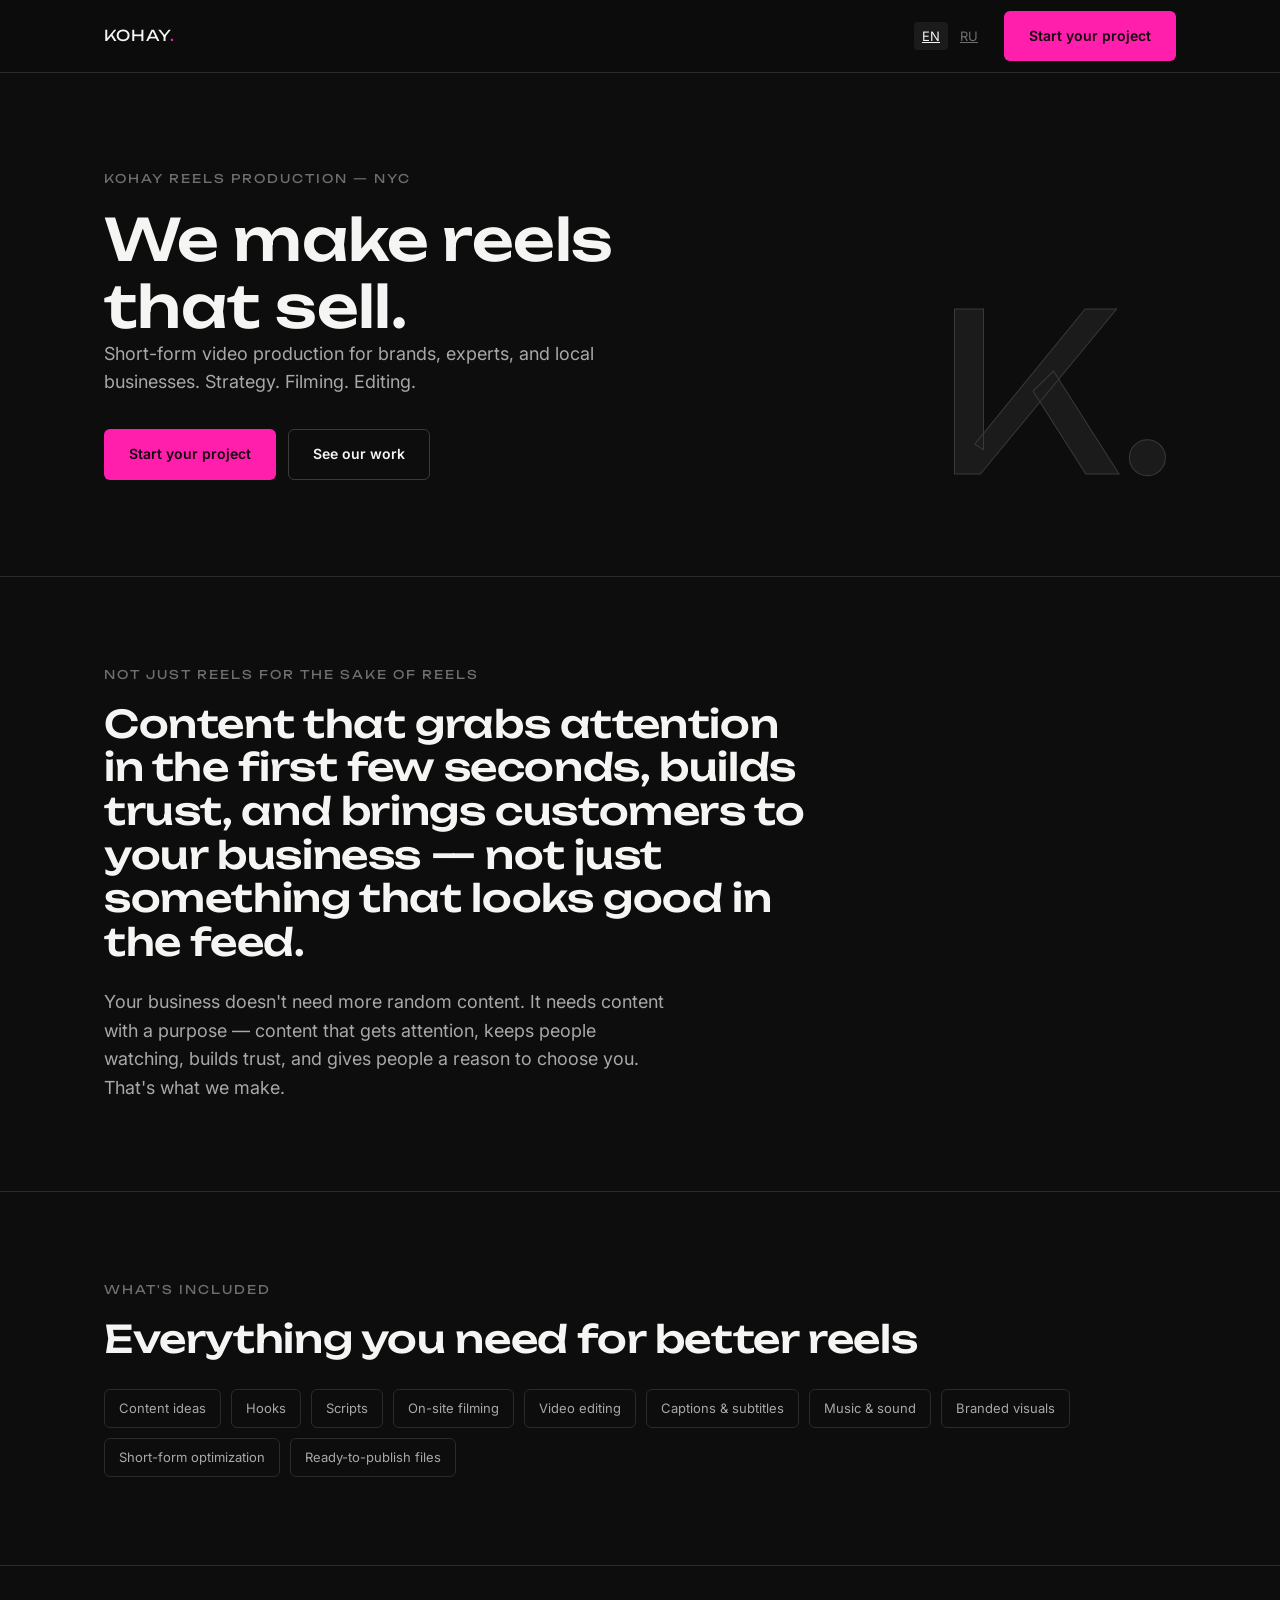
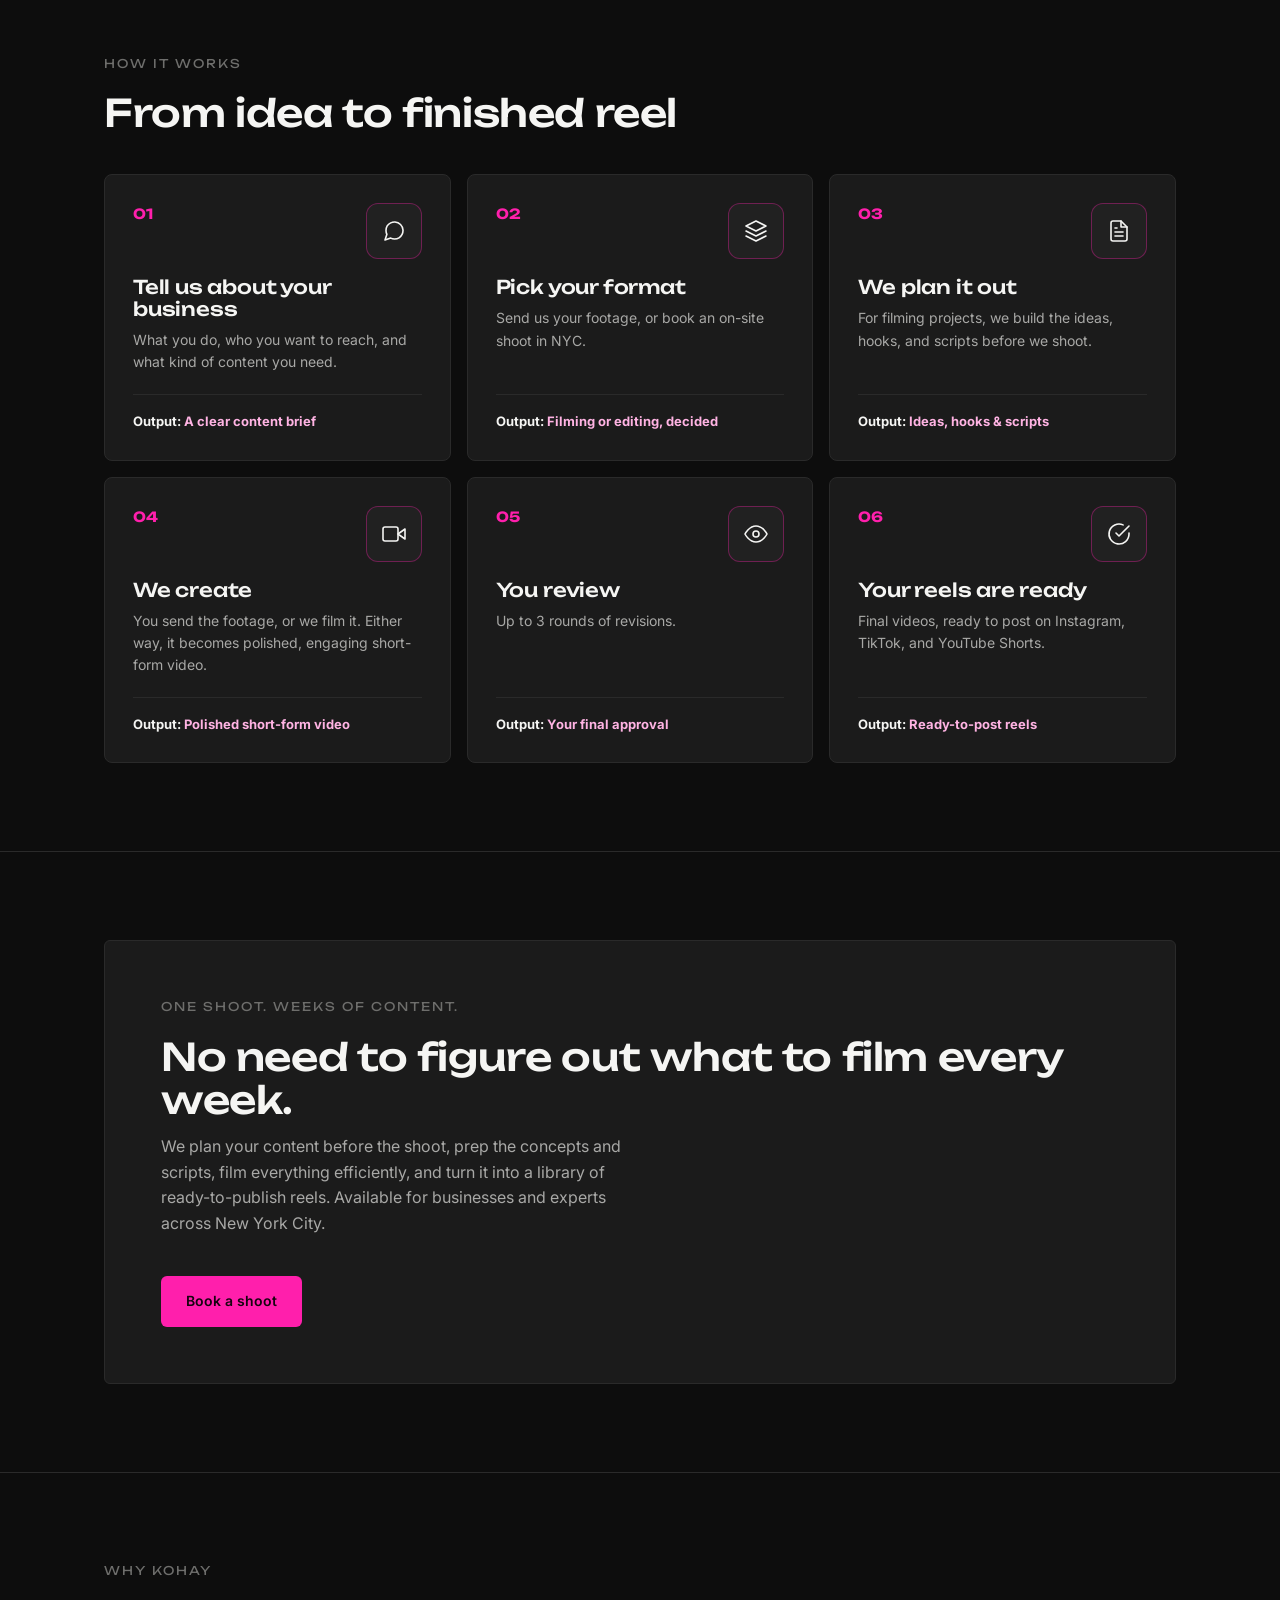
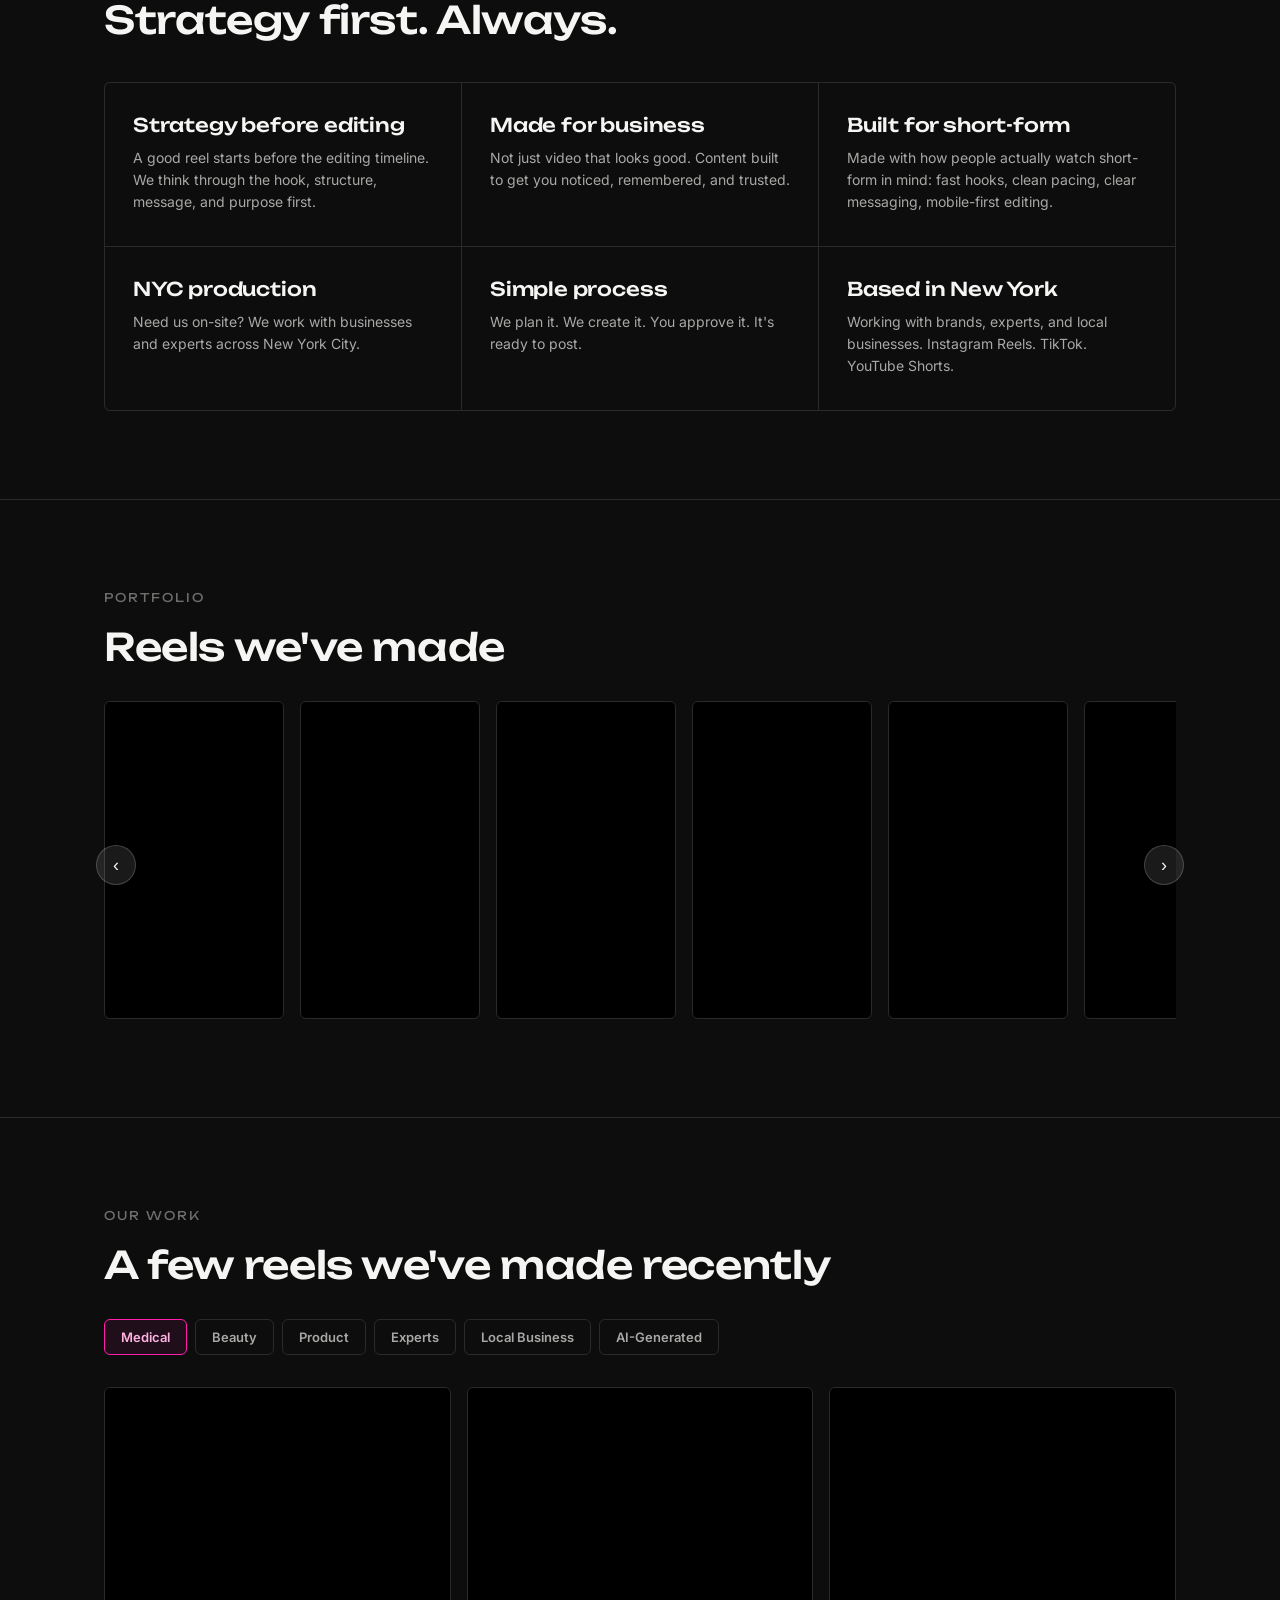
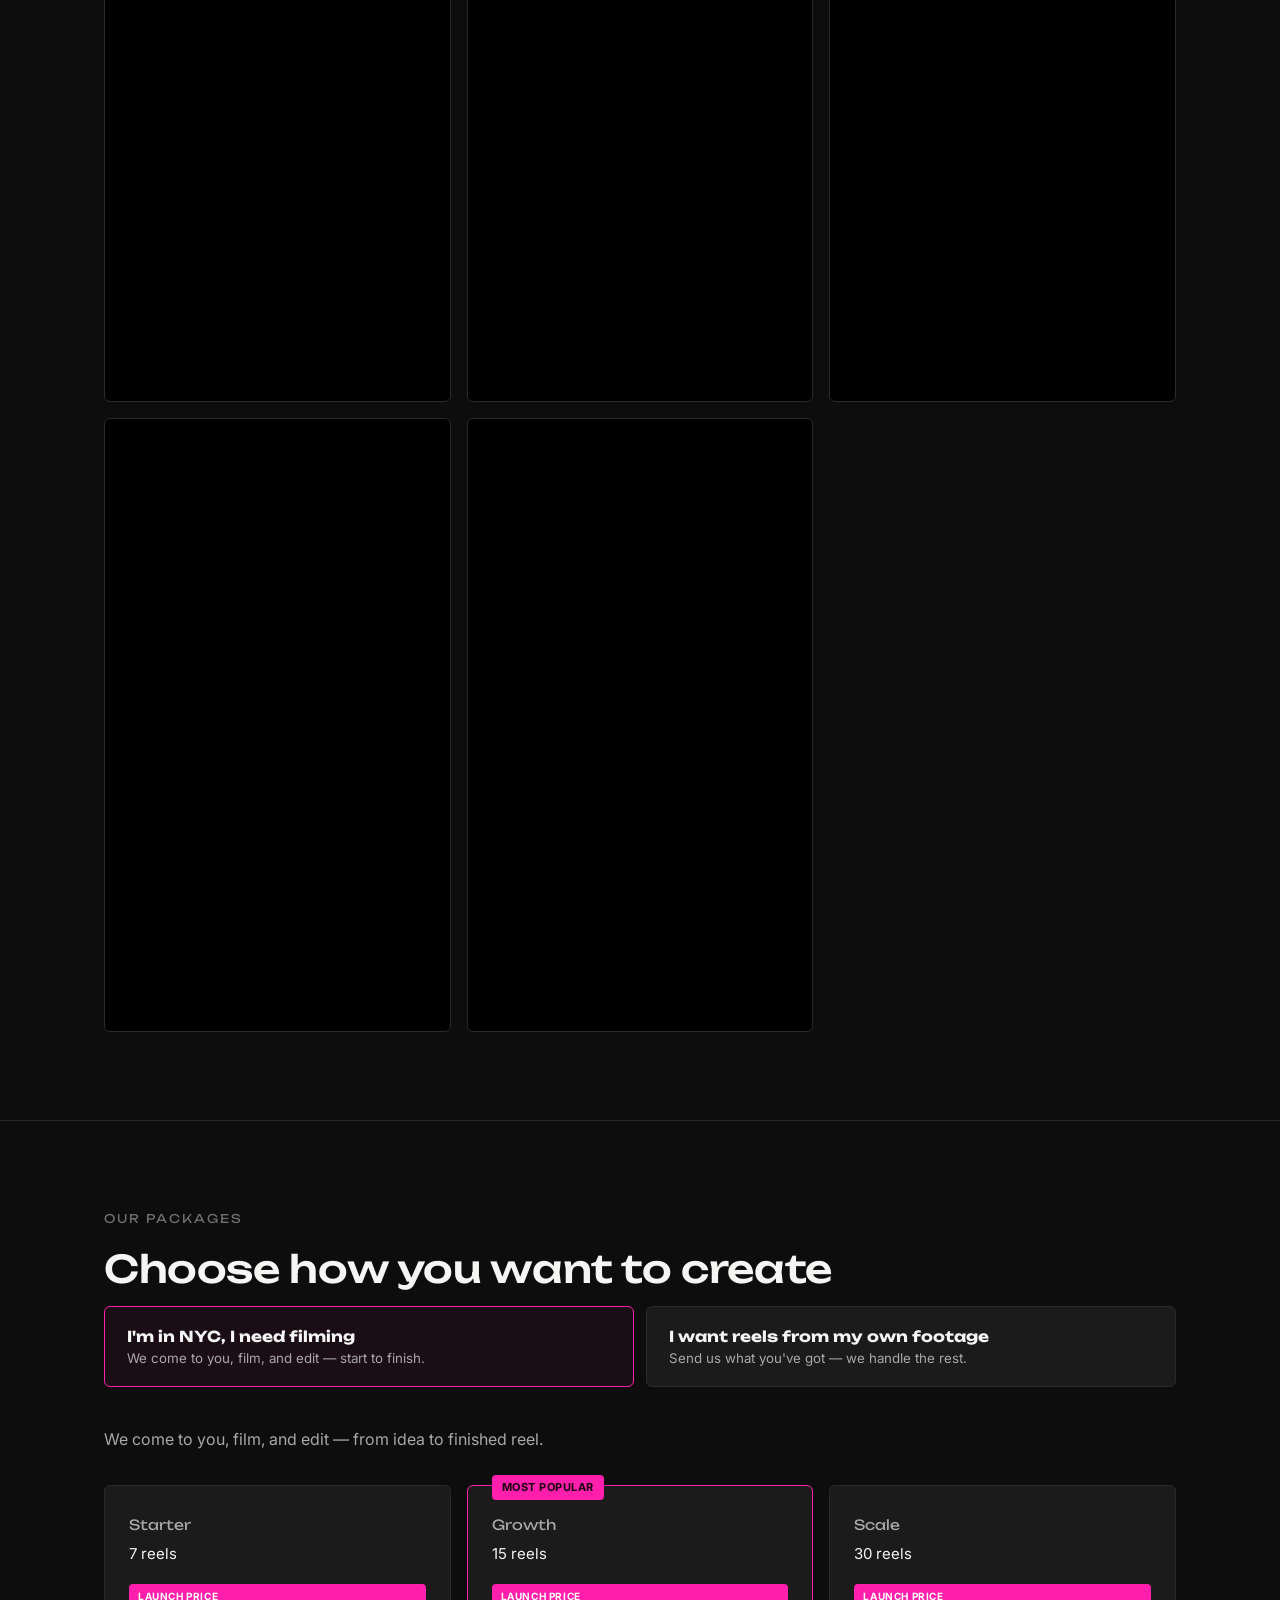
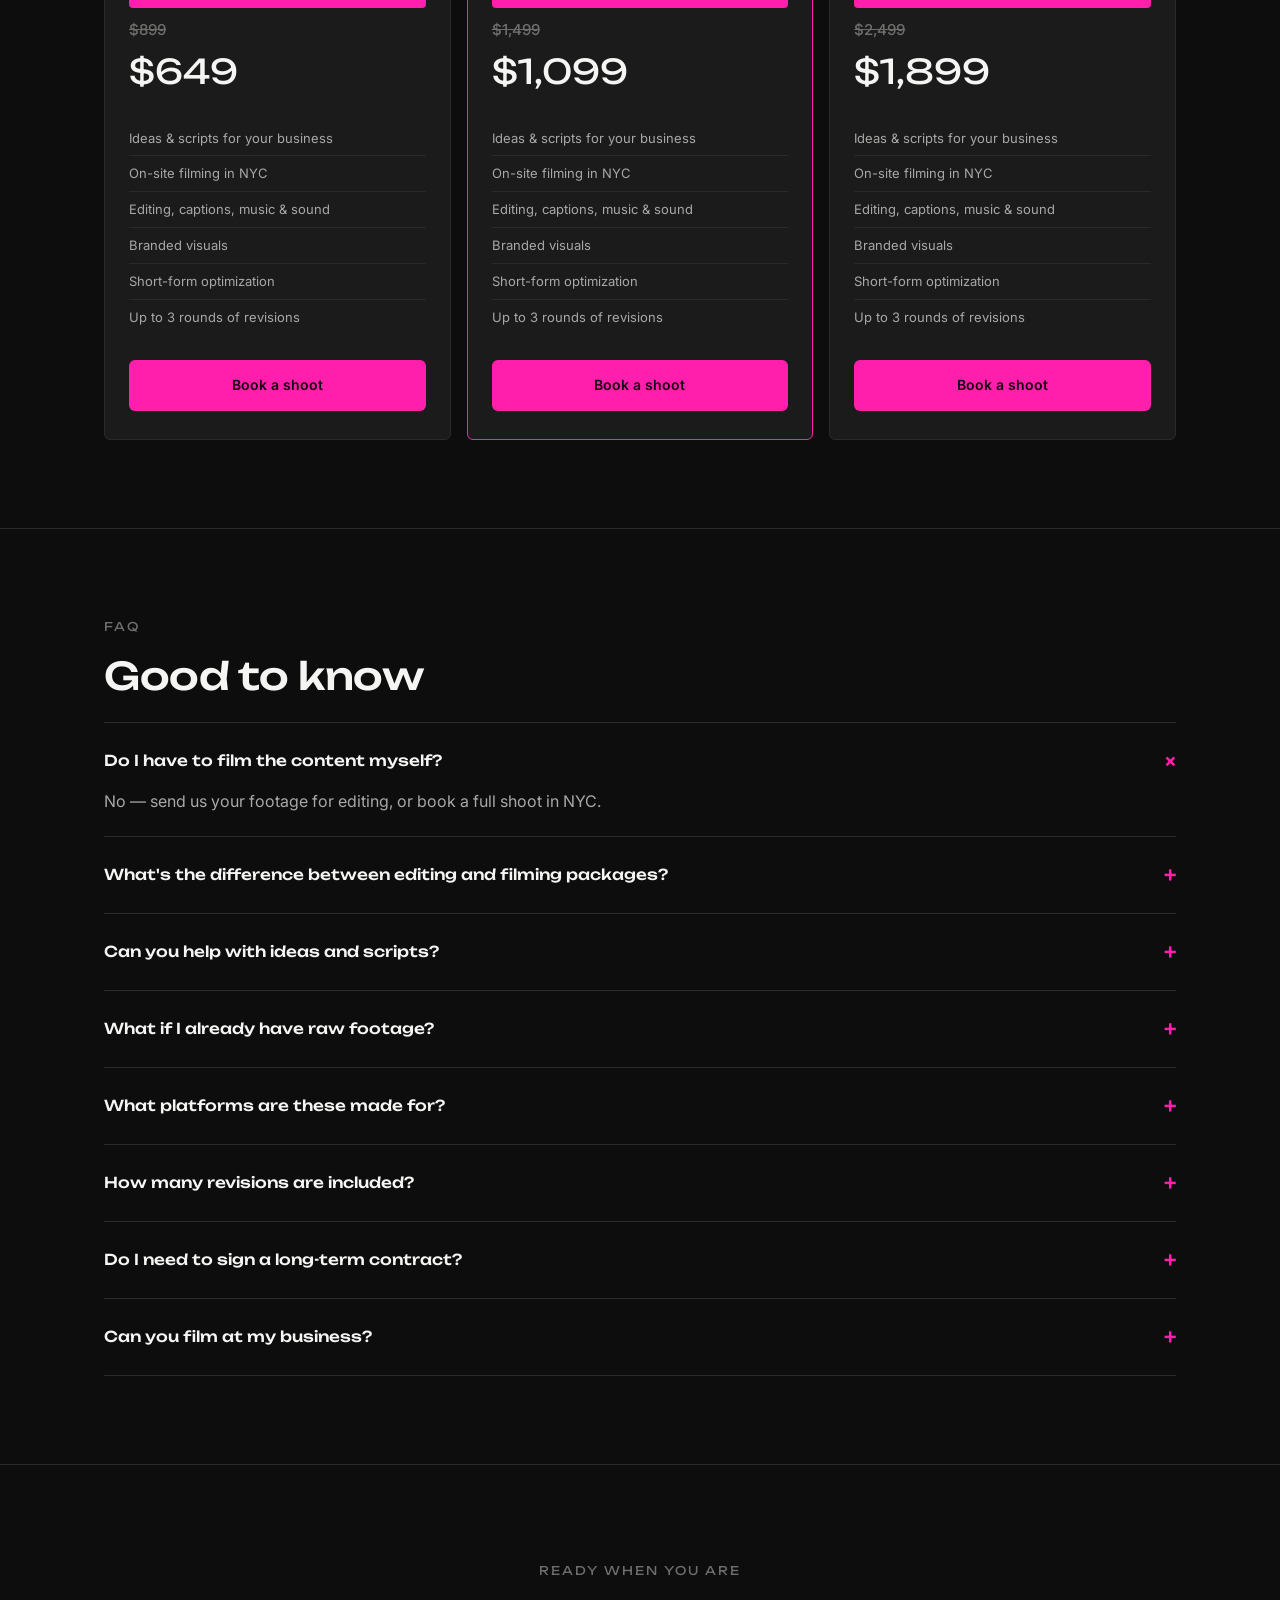
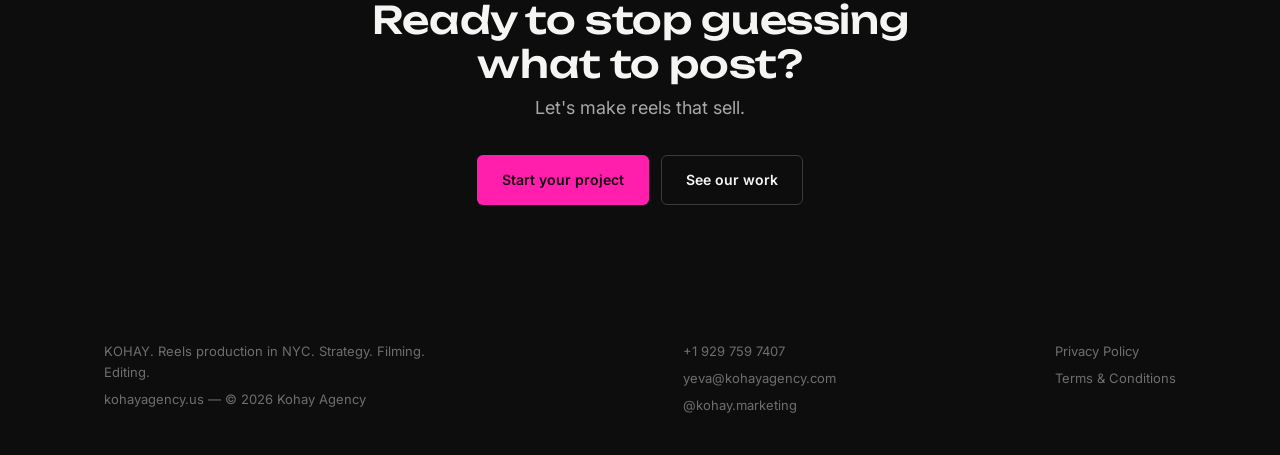
==== commit fe99695f: "Move reels carousel above categorized portfolio grid Co-Authored-By: Claude Sonnet 5 <noreply@anthro" ====
--- a/reels/index.html
+++ b/reels/index.html
@@ -1,6 +1,23 @@
 <!DOCTYPE html>
 <html lang="en">
 <head>
+<!-- Meta Pixel Code -->
+<script>
+!function(f,b,e,v,n,t,s)
+{if(f.fbq)return;n=f.fbq=function(){n.callMethod?
+n.callMethod.apply(n,arguments):n.queue.push(arguments)};
+if(!f._fbq)f._fbq=n;n.push=n;n.loaded=!0;n.version='2.0';
+n.queue=[];t=b.createElement(e);t.async=!0;
+t.src=v;s=b.getElementsByTagName(e)[0];
+s.parentNode.insertBefore(t,s)}(window, document,'script',
+'https://connect.facebook.net/en_US/fbevents.js');
+fbq('init', '1993223364718956');
+fbq('track', 'PageView');
+</script>
+<noscript><img height="1" width="1" style="display:none"
+src="https://www.facebook.com/tr?id=1993223364718956&ev=PageView&noscript=1"
+/></noscript>
+<!-- End Meta Pixel Code -->
 <meta charset="UTF-8">
 <meta name="viewport" content="width=device-width, initial-scale=1.0">
 <title>Kohay — Reels That Sell | NYC Short-Form Video Production</title>
@@ -8,7 +25,7 @@
 <link rel="preconnect" href="https://fonts.googleapis.com">
 <link rel="preconnect" href="https://fonts.gstatic.com" crossorigin>
 <link href="https://fonts.googleapis.com/css2?family=Unbounded:wght@500;600&family=Inter:wght@400;500;600&display=swap" rel="stylesheet">
-<link rel="stylesheet" href="styles.css?v=6">
+<link rel="stylesheet" href="styles.css?v=7">
 </head>
 <body>
 
@@ -20,7 +37,7 @@
         <a href="/reels/" class="active">EN</a>
         <a href="/reels/ru/">RU</a>
       </div>
-      <a href="https://calendar.google.com/calendar/u/0/appointments/schedules/AcZssZ2_kLyZ_7YElX9A-YzKxZx4RZRjm3aX7bDRUkdUEPXenTwzl4cahBBLtP4mIFWXRZgPcGTV3XHw" class="btn btn-primary" target="_blank" rel="noopener">Start your project</a>
+      <a href="https://calendar.google.com/calendar/u/0/appointments/schedules/AcZssZ2_kLyZ_7YElX9A-YzKxZx4RZRjm3aX7bDRUkdUEPXenTwzl4cahBBLtP4mIFWXRZgPcGTV3XHw" class="btn btn-primary" target="_blank" rel="noopener" onclick="fbq('track', 'Schedule');">Start your project</a>
     </div>
   </div>
 </header>
@@ -32,7 +49,7 @@
       <h1>We make reels<br>that sell.</h1>
       <p class="lede">Short-form video production for brands, experts, and local businesses. Strategy. Filming. Editing.</p>
       <div class="btn-row">
-        <a href="https://calendar.google.com/calendar/u/0/appointments/schedules/AcZssZ2_kLyZ_7YElX9A-YzKxZx4RZRjm3aX7bDRUkdUEPXenTwzl4cahBBLtP4mIFWXRZgPcGTV3XHw" class="btn btn-primary" target="_blank" rel="noopener">Start your project</a>
+        <a href="https://calendar.google.com/calendar/u/0/appointments/schedules/AcZssZ2_kLyZ_7YElX9A-YzKxZx4RZRjm3aX7bDRUkdUEPXenTwzl4cahBBLtP4mIFWXRZgPcGTV3XHw" class="btn btn-primary" target="_blank" rel="noopener" onclick="fbq('track', 'Schedule');">Start your project</a>
         <a href="#work" class="btn btn-ghost">See our work</a>
       </div>
     </div>
@@ -138,7 +155,7 @@
         <h2>No need to figure out what to film every week.</h2>
         <p>We plan your content before the shoot, prep the concepts and scripts, film everything efficiently, and turn it into a library of ready-to-publish reels. Available for businesses and experts across New York City.</p>
       </div>
-      <a href="https://calendar.google.com/calendar/u/0/appointments/schedules/AcZssZ2_kLyZ_7YElX9A-YzKxZx4RZRjm3aX7bDRUkdUEPXenTwzl4cahBBLtP4mIFWXRZgPcGTV3XHw" class="btn btn-primary" target="_blank" rel="noopener">Book a shoot</a>
+      <a href="https://calendar.google.com/calendar/u/0/appointments/schedules/AcZssZ2_kLyZ_7YElX9A-YzKxZx4RZRjm3aX7bDRUkdUEPXenTwzl4cahBBLtP4mIFWXRZgPcGTV3XHw" class="btn btn-primary" target="_blank" rel="noopener" onclick="fbq('track', 'Schedule');">Book a shoot</a>
     </div>
   </div>
 </section>
@@ -197,10 +214,94 @@
         <div class="video-card"><div class="video-frame"><iframe src="https://www.youtube.com/embed/mIUhhA_uJ2o" title="Kohay reel" loading="lazy" allow="accelerometer; autoplay; clipboard-write; encrypted-media; gyroscope; picture-in-picture; web-share" allowfullscreen></iframe></div></div>
         <div class="video-card"><div class="video-frame"><iframe src="https://www.youtube.com/embed/qfSGLbdA3Ac" title="Kohay reel" loading="lazy" allow="accelerometer; autoplay; clipboard-write; encrypted-media; gyroscope; picture-in-picture; web-share" allowfullscreen></iframe></div></div>
         <div class="video-card"><div class="video-frame"><iframe src="https://www.youtube.com/embed/q9RWZM6IL7k" title="Kohay reel" loading="lazy" allow="accelerometer; autoplay; clipboard-write; encrypted-media; gyroscope; picture-in-picture; web-share" allowfullscreen></iframe></div></div>
+        <div class="video-card"><div class="video-frame"><iframe src="https://www.youtube.com/embed/fYsMWjmZ2i8" title="Kohay reel" loading="lazy" allow="accelerometer; autoplay; clipboard-write; encrypted-media; gyroscope; picture-in-picture; web-share" allowfullscreen></iframe></div></div>
+        <div class="video-card"><div class="video-frame"><iframe src="https://www.youtube.com/embed/XotgJIPh2PM" title="Kohay reel" loading="lazy" allow="accelerometer; autoplay; clipboard-write; encrypted-media; gyroscope; picture-in-picture; web-share" allowfullscreen></iframe></div></div>
+        <div class="video-card"><div class="video-frame"><iframe src="https://www.youtube.com/embed/p5Ib908KVig" title="Kohay reel" loading="lazy" allow="accelerometer; autoplay; clipboard-write; encrypted-media; gyroscope; picture-in-picture; web-share" allowfullscreen></iframe></div></div>
+        <div class="video-card"><div class="video-frame"><iframe src="https://www.youtube.com/embed/3NmwNiRYqRI" title="Kohay reel" loading="lazy" allow="accelerometer; autoplay; clipboard-write; encrypted-media; gyroscope; picture-in-picture; web-share" allowfullscreen></iframe></div></div>
+        <div class="video-card"><div class="video-frame"><iframe src="https://www.youtube.com/embed/rkih55-sFSM" title="Kohay reel" loading="lazy" allow="accelerometer; autoplay; clipboard-write; encrypted-media; gyroscope; picture-in-picture; web-share" allowfullscreen></iframe></div></div>
+        <div class="video-card"><div class="video-frame"><iframe src="https://www.youtube.com/embed/7Ed-eCKW6FQ" title="Kohay reel" loading="lazy" allow="accelerometer; autoplay; clipboard-write; encrypted-media; gyroscope; picture-in-picture; web-share" allowfullscreen></iframe></div></div>
       </div>
       </div>
       <button class="reel-arrow reel-arrow-next" aria-label="Scroll right" type="button">›</button>
     </div>
+  </div>
+</section>
+
+<section id="work">
+  <div class="wrap">
+    <div class="eyebrow">Our work</div>
+    <h2>A few reels we've made recently</h2>
+
+    <div class="tabs" role="tablist" aria-label="Portfolio categories" style="margin-top:32px;">
+      <button class="tab-btn active" data-tab-target="medical">Medical</button>
+      <button class="tab-btn" data-tab-target="beauty">Beauty</button>
+      <button class="tab-btn" data-tab-target="product">Product</button>
+      <button class="tab-btn" data-tab-target="experts">Experts</button>
+      <button class="tab-btn" data-tab-target="local">Local Business</button>
+      <button class="tab-btn" data-tab-target="ai">AI-Generated</button>
+    </div>
+
+    <!-- Medical, Beauty, Product, Experts, and Local Business include live YouTube
+         Shorts embeds. Experts also has 4 placeholder cards for upcoming videos, and
+         AI-Generated is still all placeholders — replace each video-frame with
+         <iframe src="https://www.youtube.com/embed/VIDEO_ID"> once those videos are ready. -->
+
+    <div class="category-panel active" data-category="medical">
+      <div class="video-grid">
+        <div class="video-card"><div class="video-frame"><iframe src="https://www.youtube.com/embed/GCsDxq-vMx4" title="Kohay reel — Medical" loading="lazy" allow="accelerometer; autoplay; clipboard-write; encrypted-media; gyroscope; picture-in-picture; web-share" allowfullscreen></iframe></div></div>
+        <div class="video-card"><div class="video-frame"><iframe src="https://www.youtube.com/embed/ZPNKIAUtbJw" title="Kohay reel — Medical" loading="lazy" allow="accelerometer; autoplay; clipboard-write; encrypted-media; gyroscope; picture-in-picture; web-share" allowfullscreen></iframe></div></div>
+        <div class="video-card"><div class="video-frame"><iframe src="https://www.youtube.com/embed/OZEuUIxV6Ko" title="Kohay reel — Medical" loading="lazy" allow="accelerometer; autoplay; clipboard-write; encrypted-media; gyroscope; picture-in-picture; web-share" allowfullscreen></iframe></div></div>
+        <div class="video-card"><div class="video-frame"><iframe src="https://www.youtube.com/embed/3Kyxup6bID8" title="Kohay reel — Medical" loading="lazy" allow="accelerometer; autoplay; clipboard-write; encrypted-media; gyroscope; picture-in-picture; web-share" allowfullscreen></iframe></div></div>
+        <div class="video-card"><div class="video-frame"><iframe src="https://www.youtube.com/embed/q9RWZM6IL7k" title="Kohay reel — Medical" loading="lazy" allow="accelerometer; autoplay; clipboard-write; encrypted-media; gyroscope; picture-in-picture; web-share" allowfullscreen></iframe></div></div>
+      </div>
+    </div>
+
+    <div class="category-panel" data-category="beauty">
+      <div class="video-grid">
+        <div class="video-card"><div class="video-frame"><iframe src="https://www.youtube.com/embed/fYsMWjmZ2i8" title="Kohay reel — Beauty" loading="lazy" allow="accelerometer; autoplay; clipboard-write; encrypted-media; gyroscope; picture-in-picture; web-share" allowfullscreen></iframe></div></div>
+        <div class="video-card"><div class="video-frame"><iframe src="https://www.youtube.com/embed/p5Ib908KVig" title="Kohay reel — Beauty" loading="lazy" allow="accelerometer; autoplay; clipboard-write; encrypted-media; gyroscope; picture-in-picture; web-share" allowfullscreen></iframe></div></div>
+        <div class="video-card"><div class="video-frame"><iframe src="https://www.youtube.com/embed/rkih55-sFSM" title="Kohay reel — Beauty" loading="lazy" allow="accelerometer; autoplay; clipboard-write; encrypted-media; gyroscope; picture-in-picture; web-share" allowfullscreen></iframe></div></div>
+      </div>
+    </div>
+
+    <div class="category-panel" data-category="product">
+      <div class="video-grid">
+        <div class="video-card"><div class="video-frame"><iframe src="https://www.youtube.com/embed/l85DM0ZbyYE" title="Kohay reel — Product" loading="lazy" allow="accelerometer; autoplay; clipboard-write; encrypted-media; gyroscope; picture-in-picture; web-share" allowfullscreen></iframe></div></div>
+        <div class="video-card"><div class="video-frame"><iframe src="https://www.youtube.com/embed/_sTkELcY5-s" title="Kohay reel — Product" loading="lazy" allow="accelerometer; autoplay; clipboard-write; encrypted-media; gyroscope; picture-in-picture; web-share" allowfullscreen></iframe></div></div>
+        <div class="video-card"><div class="video-frame"><iframe src="https://www.youtube.com/embed/XiGbj0O0uLw" title="Kohay reel — Product" loading="lazy" allow="accelerometer; autoplay; clipboard-write; encrypted-media; gyroscope; picture-in-picture; web-share" allowfullscreen></iframe></div></div>
+        <div class="video-card"><div class="video-frame"><iframe src="https://www.youtube.com/embed/mIUhhA_uJ2o" title="Kohay reel — Product" loading="lazy" allow="accelerometer; autoplay; clipboard-write; encrypted-media; gyroscope; picture-in-picture; web-share" allowfullscreen></iframe></div></div>
+      </div>
+    </div>
+
+    <div class="category-panel" data-category="experts">
+      <div class="video-grid">
+        <div class="video-card"><div class="video-frame"><iframe src="https://www.youtube.com/embed/0PdxmIoZttQ" title="Kohay reel — Experts" loading="lazy" allow="accelerometer; autoplay; clipboard-write; encrypted-media; gyroscope; picture-in-picture; web-share" allowfullscreen></iframe></div></div>
+        <div class="video-card"><div class="video-frame"><iframe src="https://www.youtube.com/embed/LCJ-ahIKdUk" title="Kohay reel — Experts" loading="lazy" allow="accelerometer; autoplay; clipboard-write; encrypted-media; gyroscope; picture-in-picture; web-share" allowfullscreen></iframe></div></div>
+        <div class="video-card"><div class="video-frame"><iframe src="https://www.youtube.com/embed/JeDPZK4A51A" title="Kohay reel — Experts" loading="lazy" allow="accelerometer; autoplay; clipboard-write; encrypted-media; gyroscope; picture-in-picture; web-share" allowfullscreen></iframe></div></div>
+        <div class="video-card"><div class="video-frame"><iframe src="https://www.youtube.com/embed/qfSGLbdA3Ac" title="Kohay reel — Experts" loading="lazy" allow="accelerometer; autoplay; clipboard-write; encrypted-media; gyroscope; picture-in-picture; web-share" allowfullscreen></iframe></div></div>
+        <div class="video-card"><div class="video-frame"><div class="video-placeholder">Video coming soon</div></div></div>
+        <div class="video-card"><div class="video-frame"><div class="video-placeholder">Video coming soon</div></div></div>
+        <div class="video-card"><div class="video-frame"><div class="video-placeholder">Video coming soon</div></div></div>
+        <div class="video-card"><div class="video-frame"><div class="video-placeholder">Video coming soon</div></div></div>
+      </div>
+    </div>
+
+    <div class="category-panel" data-category="local">
+      <div class="video-grid">
+        <div class="video-card"><div class="video-frame"><iframe src="https://www.youtube.com/embed/XotgJIPh2PM" title="Kohay reel — Local Business" loading="lazy" allow="accelerometer; autoplay; clipboard-write; encrypted-media; gyroscope; picture-in-picture; web-share" allowfullscreen></iframe></div></div>
+        <div class="video-card"><div class="video-frame"><iframe src="https://www.youtube.com/embed/3NmwNiRYqRI" title="Kohay reel — Local Business" loading="lazy" allow="accelerometer; autoplay; clipboard-write; encrypted-media; gyroscope; picture-in-picture; web-share" allowfullscreen></iframe></div></div>
+        <div class="video-card"><div class="video-frame"><iframe src="https://www.youtube.com/embed/7Ed-eCKW6FQ" title="Kohay reel — Local Business" loading="lazy" allow="accelerometer; autoplay; clipboard-write; encrypted-media; gyroscope; picture-in-picture; web-share" allowfullscreen></iframe></div></div>
+      </div>
+    </div>
+
+    <div class="category-panel" data-category="ai">
+      <div class="video-grid">
+        <div class="video-card"><div class="video-frame"><div class="video-placeholder">Video coming soon</div></div></div>
+        <div class="video-card"><div class="video-frame"><div class="video-placeholder">Video coming soon</div></div></div>
+        <div class="video-card"><div class="video-frame"><div class="video-placeholder">Video coming soon</div></div></div>
+      </div>
+    </div>
+
   </div>
 </section>
 
@@ -237,7 +338,7 @@
             <li>Short-form optimization</li>
             <li>Up to 3 rounds of revisions</li>
           </ul>
-          <a href="https://buy.stripe.com/9B65kC50Gcdk0HK5dFbEA03" class="btn btn-primary" target="_blank" rel="noopener">Book a shoot</a>
+          <a href="https://buy.stripe.com/9B65kC50Gcdk0HK5dFbEA03" class="btn btn-primary" target="_blank" rel="noopener" onclick="fbq('track', 'InitiateCheckout');">Book a shoot</a>
         </div>
         <div class="plan popular">
           <span class="popular-badge">Most popular</span>
@@ -254,7 +355,7 @@
             <li>Short-form optimization</li>
             <li>Up to 3 rounds of revisions</li>
           </ul>
-          <a href="https://buy.stripe.com/bJe00ieBgb9g2PSbC3bEA04" class="btn btn-primary" target="_blank" rel="noopener">Book a shoot</a>
+          <a href="https://buy.stripe.com/bJe00ieBgb9g2PSbC3bEA04" class="btn btn-primary" target="_blank" rel="noopener" onclick="fbq('track', 'InitiateCheckout');">Book a shoot</a>
         </div>
         <div class="plan">
           <div class="plan-name">Scale</div>
@@ -270,7 +371,7 @@
             <li>Short-form optimization</li>
             <li>Up to 3 rounds of revisions</li>
           </ul>
-          <a href="https://buy.stripe.com/9B600ifFk2CKbmo21tbEA05" class="btn btn-primary" target="_blank" rel="noopener">Book a shoot</a>
+          <a href="https://buy.stripe.com/9B600ifFk2CKbmo21tbEA05" class="btn btn-primary" target="_blank" rel="noopener" onclick="fbq('track', 'InitiateCheckout');">Book a shoot</a>
         </div>
       </div>
     </div>
@@ -292,7 +393,7 @@
             <li>Short-form optimization</li>
             <li>Up to 3 rounds of revisions</li>
           </ul>
-          <a href="https://buy.stripe.com/dRm28q1Oufpw6249tVbEA00" class="btn btn-primary" target="_blank" rel="noopener">Get started</a>
+          <a href="https://buy.stripe.com/dRm28q1Oufpw6249tVbEA00" class="btn btn-primary" target="_blank" rel="noopener" onclick="fbq('track', 'InitiateCheckout');">Get started</a>
         </div>
         <div class="plan popular">
           <span class="popular-badge">Most popular</span>
@@ -309,7 +410,7 @@
             <li>Short-form optimization</li>
             <li>Up to 3 rounds of revisions</li>
           </ul>
-          <a href="https://buy.stripe.com/fZu8wO3WC6T00HK7lNbEA01" class="btn btn-primary" target="_blank" rel="noopener">Get started</a>
+          <a href="https://buy.stripe.com/fZu8wO3WC6T00HK7lNbEA01" class="btn btn-primary" target="_blank" rel="noopener" onclick="fbq('track', 'InitiateCheckout');">Get started</a>
         </div>
         <div class="plan">
           <div class="plan-name">Scale</div>
@@ -325,86 +426,8 @@
             <li>Short-form optimization</li>
             <li>Up to 3 rounds of revisions</li>
           </ul>
-          <a href="https://buy.stripe.com/3cIfZggJob9g1LOgWnbEA02" class="btn btn-primary" target="_blank" rel="noopener">Get started</a>
-        </div>
-      </div>
-    </div>
-
-  </div>
-</section>
-
-<section id="work">
-  <div class="wrap">
-    <div class="eyebrow">Our work</div>
-    <h2>A few reels we've made recently</h2>
-
-    <div class="tabs" role="tablist" aria-label="Portfolio categories" style="margin-top:32px;">
-      <button class="tab-btn active" data-tab-target="medical">Medical</button>
-      <button class="tab-btn" data-tab-target="beauty">Beauty</button>
-      <button class="tab-btn" data-tab-target="product">Product</button>
-      <button class="tab-btn" data-tab-target="experts">Experts</button>
-      <button class="tab-btn" data-tab-target="local">Local Business</button>
-      <button class="tab-btn" data-tab-target="ai">AI-Generated</button>
-    </div>
-
-    <!-- Medical, Product, and Experts include live YouTube Shorts embeds.
-         Beauty, Local Business, and AI-Generated still use placeholders — replace each
-         video-frame with <iframe src="https://www.youtube.com/embed/VIDEO_ID">
-         once those videos are ready. -->
-
-    <div class="category-panel active" data-category="medical">
-      <div class="video-grid">
-        <div class="video-card"><div class="video-frame"><iframe src="https://www.youtube.com/embed/GCsDxq-vMx4" title="Kohay reel — Medical" loading="lazy" allow="accelerometer; autoplay; clipboard-write; encrypted-media; gyroscope; picture-in-picture; web-share" allowfullscreen></iframe></div></div>
-        <div class="video-card"><div class="video-frame"><iframe src="https://www.youtube.com/embed/ZPNKIAUtbJw" title="Kohay reel — Medical" loading="lazy" allow="accelerometer; autoplay; clipboard-write; encrypted-media; gyroscope; picture-in-picture; web-share" allowfullscreen></iframe></div></div>
-        <div class="video-card"><div class="video-frame"><iframe src="https://www.youtube.com/embed/OZEuUIxV6Ko" title="Kohay reel — Medical" loading="lazy" allow="accelerometer; autoplay; clipboard-write; encrypted-media; gyroscope; picture-in-picture; web-share" allowfullscreen></iframe></div></div>
-        <div class="video-card"><div class="video-frame"><iframe src="https://www.youtube.com/embed/3Kyxup6bID8" title="Kohay reel — Medical" loading="lazy" allow="accelerometer; autoplay; clipboard-write; encrypted-media; gyroscope; picture-in-picture; web-share" allowfullscreen></iframe></div></div>
-        <div class="video-card"><div class="video-frame"><iframe src="https://www.youtube.com/embed/q9RWZM6IL7k" title="Kohay reel — Medical" loading="lazy" allow="accelerometer; autoplay; clipboard-write; encrypted-media; gyroscope; picture-in-picture; web-share" allowfullscreen></iframe></div></div>
-      </div>
-    </div>
-
-    <div class="category-panel" data-category="beauty">
-      <div class="video-grid">
-        <div class="video-card"><div class="video-frame"><div class="video-placeholder">Video coming soon</div></div></div>
-        <div class="video-card"><div class="video-frame"><div class="video-placeholder">Video coming soon</div></div></div>
-        <div class="video-card"><div class="video-frame"><div class="video-placeholder">Video coming soon</div></div></div>
-      </div>
-    </div>
-
-    <div class="category-panel" data-category="product">
-      <div class="video-grid">
-        <div class="video-card"><div class="video-frame"><iframe src="https://www.youtube.com/embed/l85DM0ZbyYE" title="Kohay reel — Product" loading="lazy" allow="accelerometer; autoplay; clipboard-write; encrypted-media; gyroscope; picture-in-picture; web-share" allowfullscreen></iframe></div></div>
-        <div class="video-card"><div class="video-frame"><iframe src="https://www.youtube.com/embed/_sTkELcY5-s" title="Kohay reel — Product" loading="lazy" allow="accelerometer; autoplay; clipboard-write; encrypted-media; gyroscope; picture-in-picture; web-share" allowfullscreen></iframe></div></div>
-        <div class="video-card"><div class="video-frame"><iframe src="https://www.youtube.com/embed/XiGbj0O0uLw" title="Kohay reel — Product" loading="lazy" allow="accelerometer; autoplay; clipboard-write; encrypted-media; gyroscope; picture-in-picture; web-share" allowfullscreen></iframe></div></div>
-        <div class="video-card"><div class="video-frame"><iframe src="https://www.youtube.com/embed/mIUhhA_uJ2o" title="Kohay reel — Product" loading="lazy" allow="accelerometer; autoplay; clipboard-write; encrypted-media; gyroscope; picture-in-picture; web-share" allowfullscreen></iframe></div></div>
-      </div>
-    </div>
-
-    <div class="category-panel" data-category="experts">
-      <div class="video-grid">
-        <div class="video-card"><div class="video-frame"><iframe src="https://www.youtube.com/embed/0PdxmIoZttQ" title="Kohay reel — Experts" loading="lazy" allow="accelerometer; autoplay; clipboard-write; encrypted-media; gyroscope; picture-in-picture; web-share" allowfullscreen></iframe></div></div>
-        <div class="video-card"><div class="video-frame"><iframe src="https://www.youtube.com/embed/LCJ-ahIKdUk" title="Kohay reel — Experts" loading="lazy" allow="accelerometer; autoplay; clipboard-write; encrypted-media; gyroscope; picture-in-picture; web-share" allowfullscreen></iframe></div></div>
-        <div class="video-card"><div class="video-frame"><iframe src="https://www.youtube.com/embed/JeDPZK4A51A" title="Kohay reel — Experts" loading="lazy" allow="accelerometer; autoplay; clipboard-write; encrypted-media; gyroscope; picture-in-picture; web-share" allowfullscreen></iframe></div></div>
-        <div class="video-card"><div class="video-frame"><iframe src="https://www.youtube.com/embed/qfSGLbdA3Ac" title="Kohay reel — Experts" loading="lazy" allow="accelerometer; autoplay; clipboard-write; encrypted-media; gyroscope; picture-in-picture; web-share" allowfullscreen></iframe></div></div>
-        <div class="video-card"><div class="video-frame"><div class="video-placeholder">Video coming soon</div></div></div>
-        <div class="video-card"><div class="video-frame"><div class="video-placeholder">Video coming soon</div></div></div>
-        <div class="video-card"><div class="video-frame"><div class="video-placeholder">Video coming soon</div></div></div>
-        <div class="video-card"><div class="video-frame"><div class="video-placeholder">Video coming soon</div></div></div>
-      </div>
-    </div>
-
-    <div class="category-panel" data-category="local">
-      <div class="video-grid">
-        <div class="video-card"><div class="video-frame"><div class="video-placeholder">Video coming soon</div></div></div>
-        <div class="video-card"><div class="video-frame"><div class="video-placeholder">Video coming soon</div></div></div>
-        <div class="video-card"><div class="video-frame"><div class="video-placeholder">Video coming soon</div></div></div>
-      </div>
-    </div>
-
-    <div class="category-panel" data-category="ai">
-      <div class="video-grid">
-        <div class="video-card"><div class="video-frame"><div class="video-placeholder">Video coming soon</div></div></div>
-        <div class="video-card"><div class="video-frame"><div class="video-placeholder">Video coming soon</div></div></div>
-        <div class="video-card"><div class="video-frame"><div class="video-placeholder">Video coming soon</div></div></div>
+          <a href="https://buy.stripe.com/3cIfZggJob9g1LOgWnbEA02" class="btn btn-primary" target="_blank" rel="noopener" onclick="fbq('track', 'InitiateCheckout');">Get started</a>
+        </div>
       </div>
     </div>
 
@@ -459,7 +482,7 @@
     <h2>Ready to stop guessing what to post?</h2>
     <p class="lede" style="margin:0 auto;">Let's make reels that sell.</p>
     <div class="btn-row">
-      <a href="https://calendar.google.com/calendar/u/0/appointments/schedules/AcZssZ2_kLyZ_7YElX9A-YzKxZx4RZRjm3aX7bDRUkdUEPXenTwzl4cahBBLtP4mIFWXRZgPcGTV3XHw" class="btn btn-primary" target="_blank" rel="noopener">Start your project</a>
+      <a href="https://calendar.google.com/calendar/u/0/appointments/schedules/AcZssZ2_kLyZ_7YElX9A-YzKxZx4RZRjm3aX7bDRUkdUEPXenTwzl4cahBBLtP4mIFWXRZgPcGTV3XHw" class="btn btn-primary" target="_blank" rel="noopener" onclick="fbq('track', 'Schedule');">Start your project</a>
       <a href="#work" class="btn btn-ghost">See our work</a>
     </div>
   </div>
@@ -483,6 +506,6 @@
   </div>
 </footer>
 
-<script src="script.js"></script>
+<script src="script.js?v=2"></script>
 </body>
 </html>
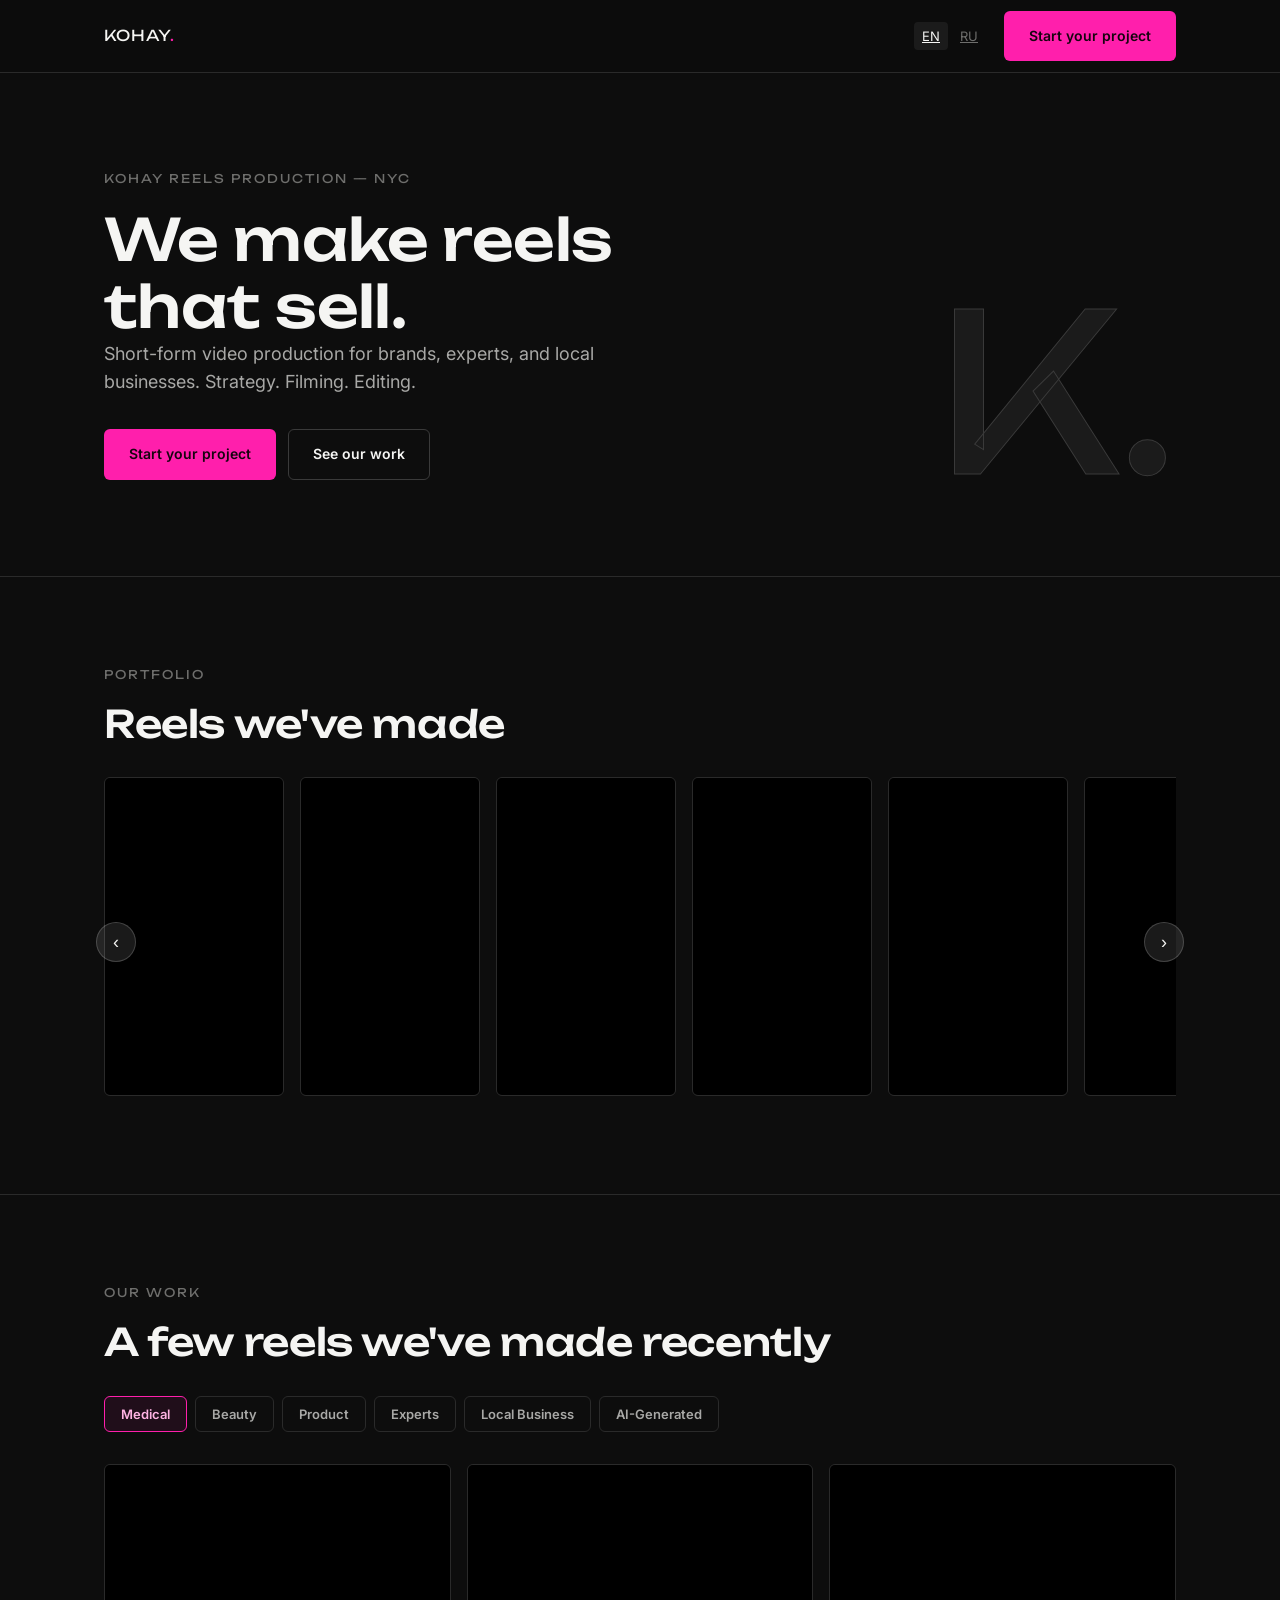
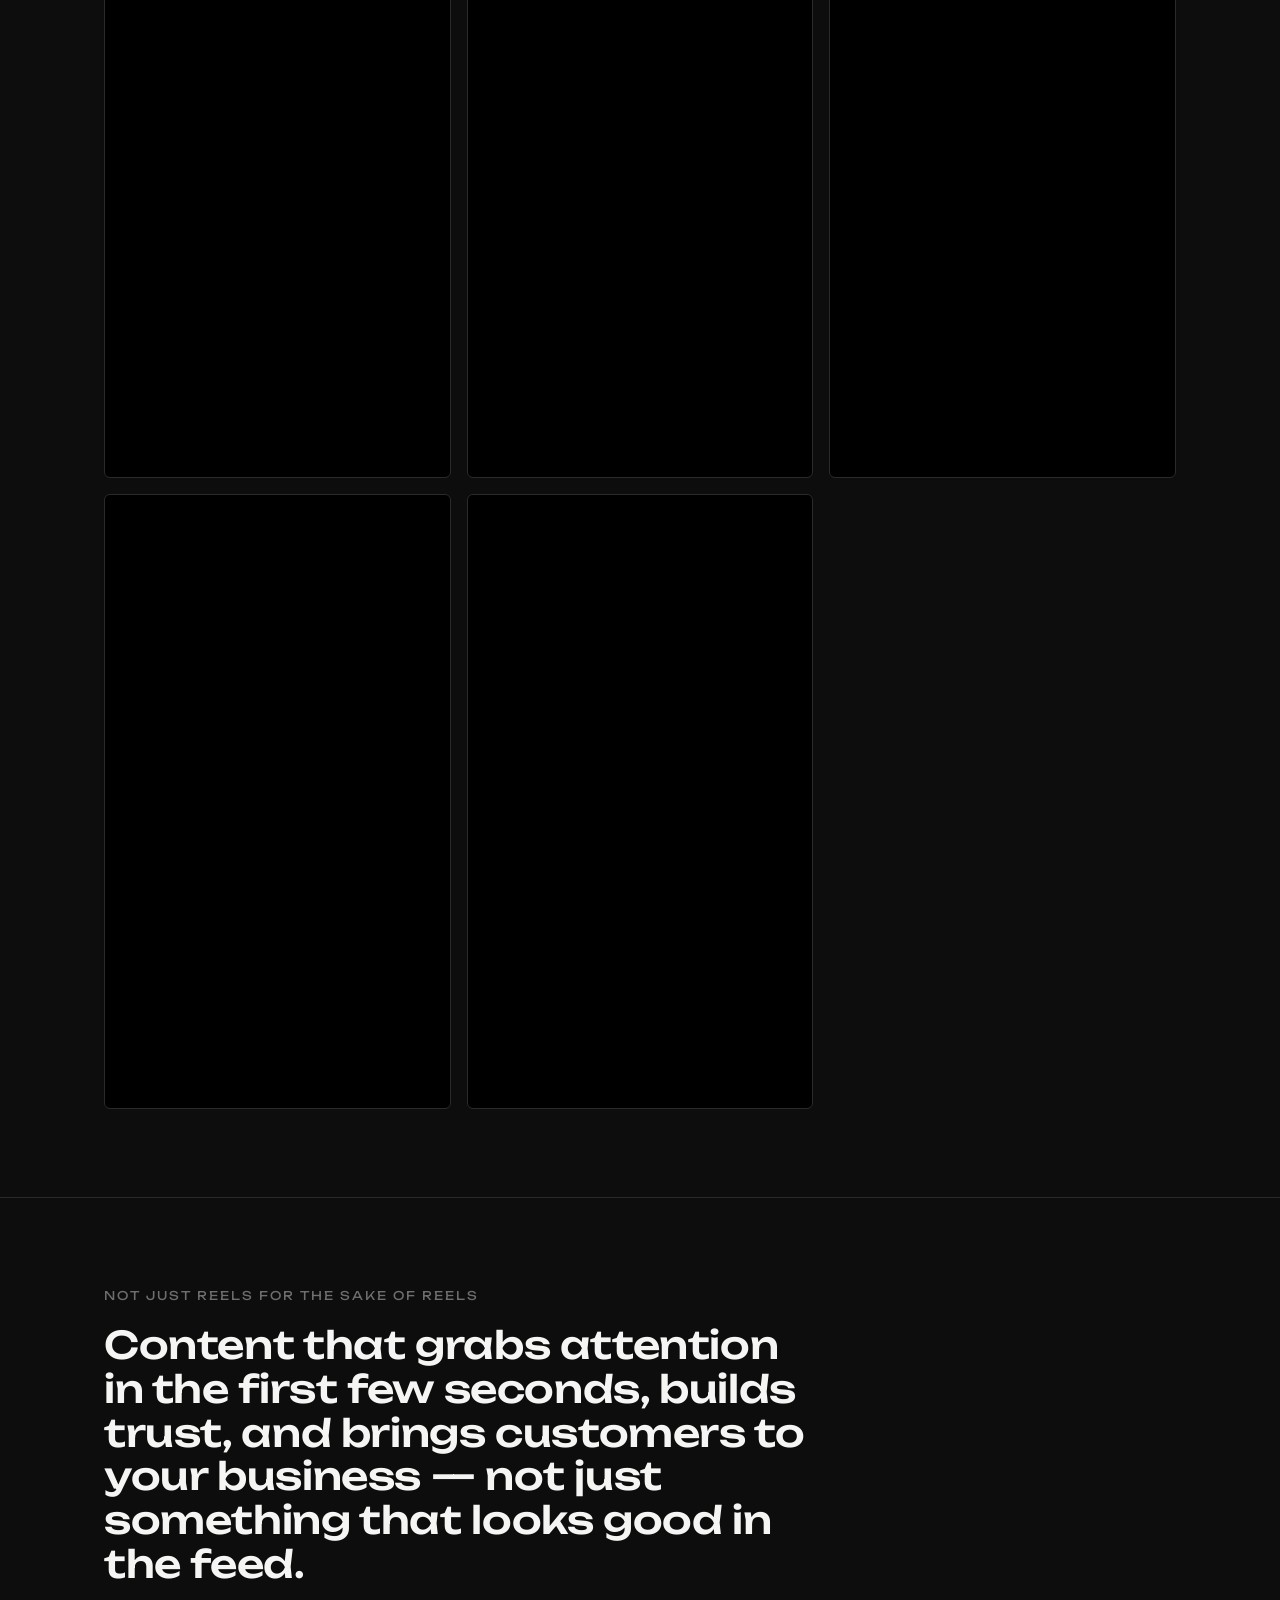
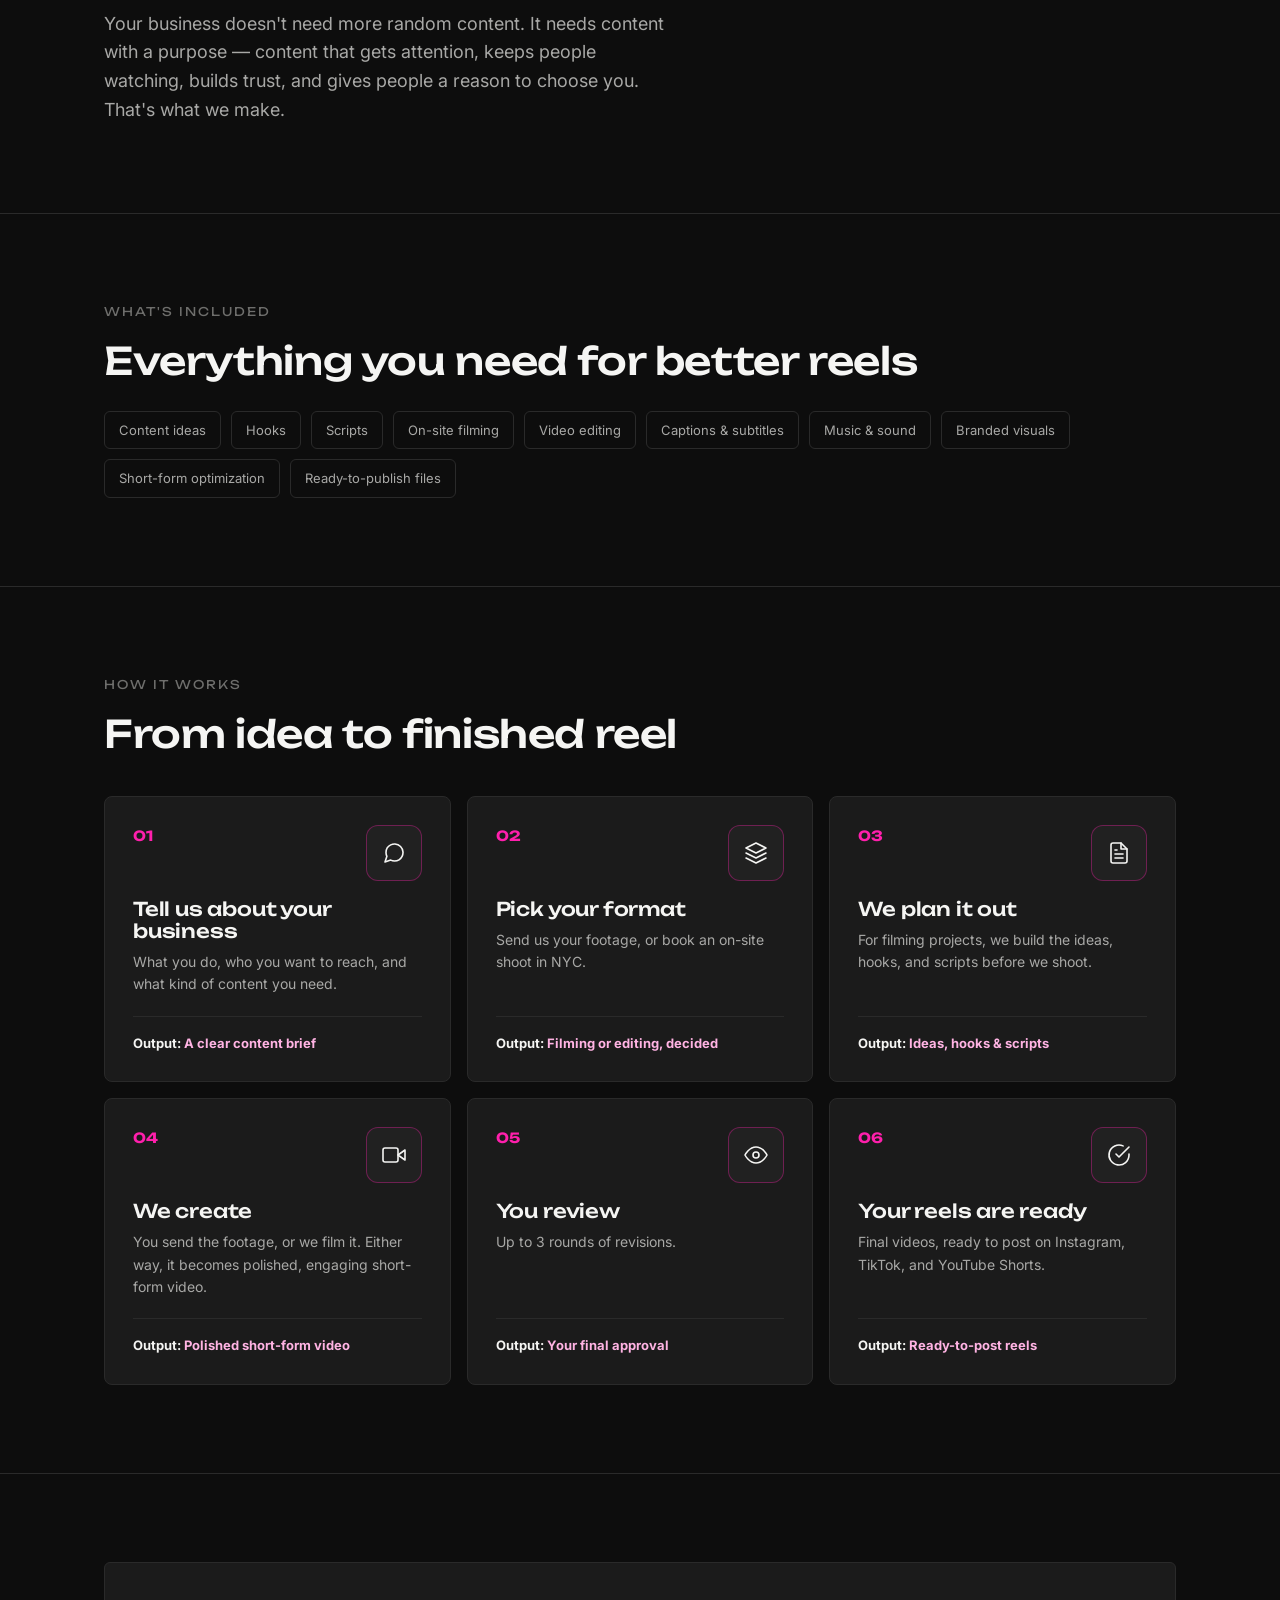
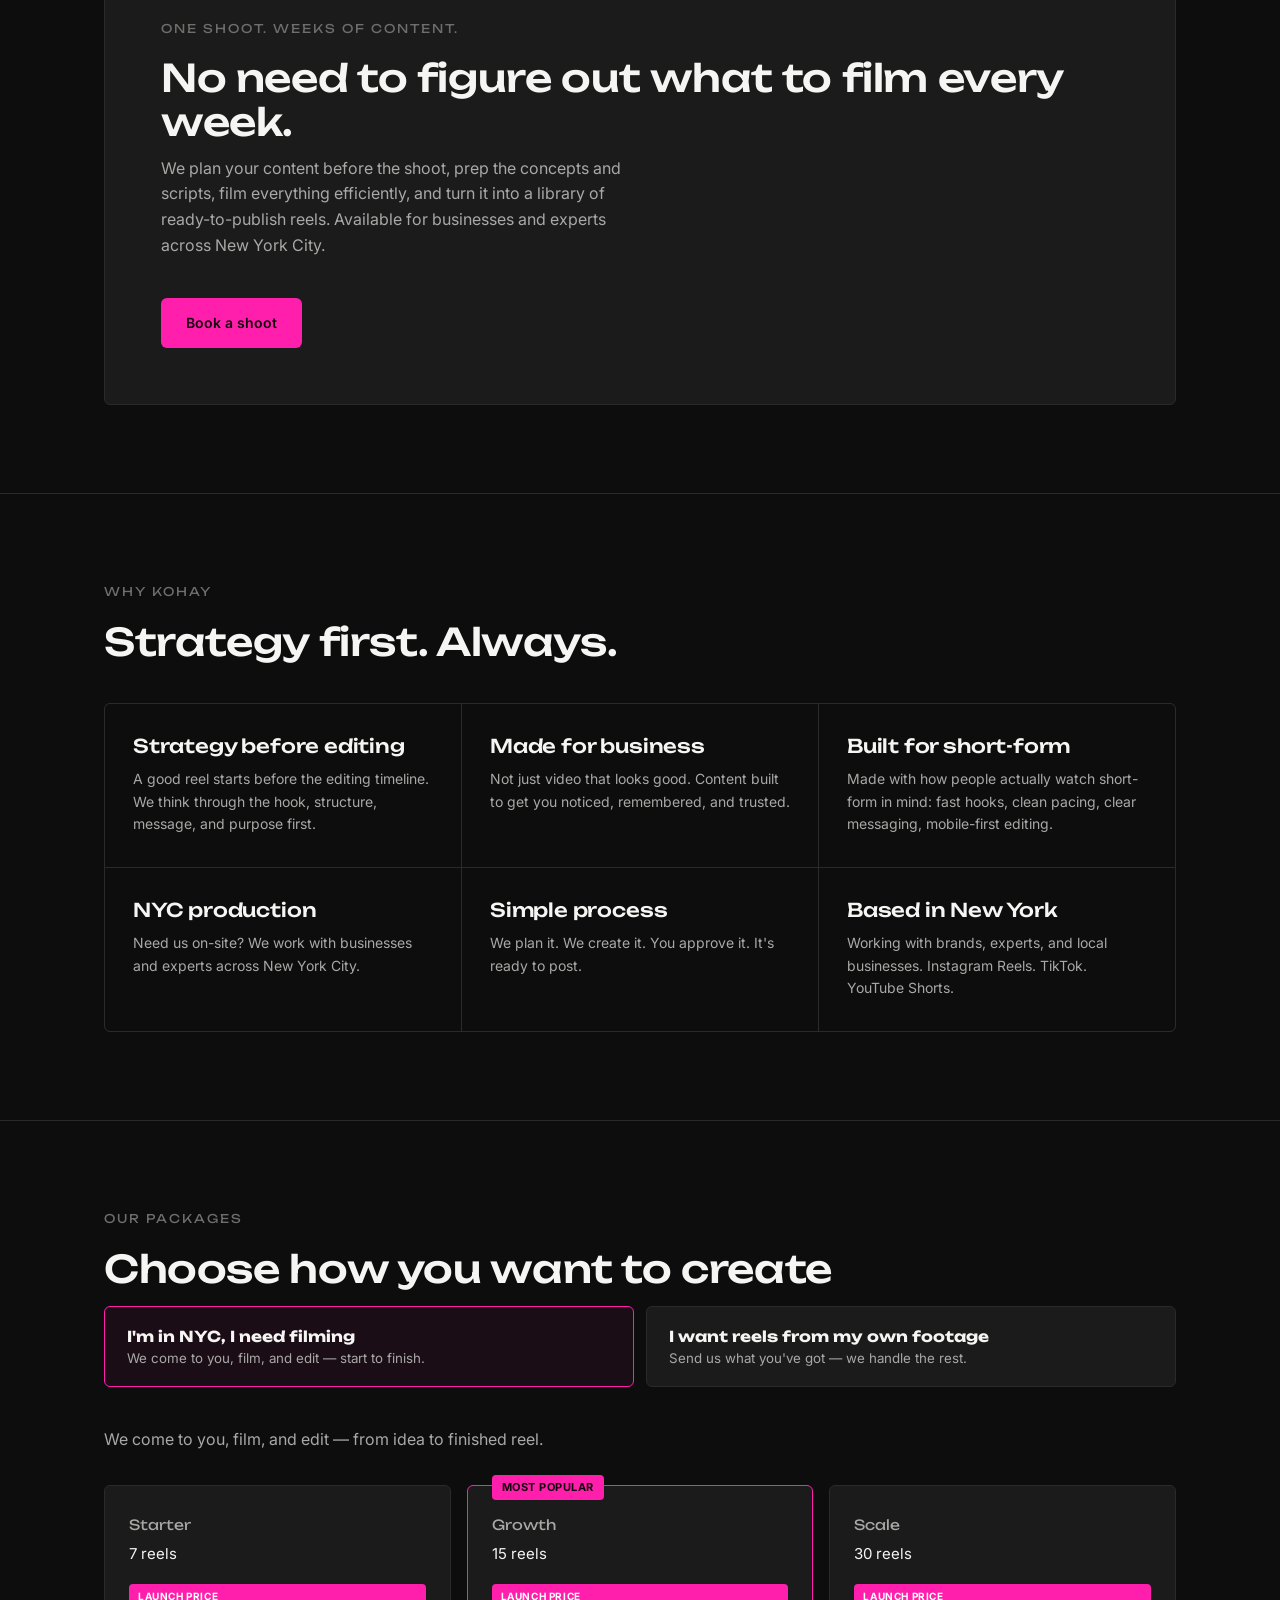
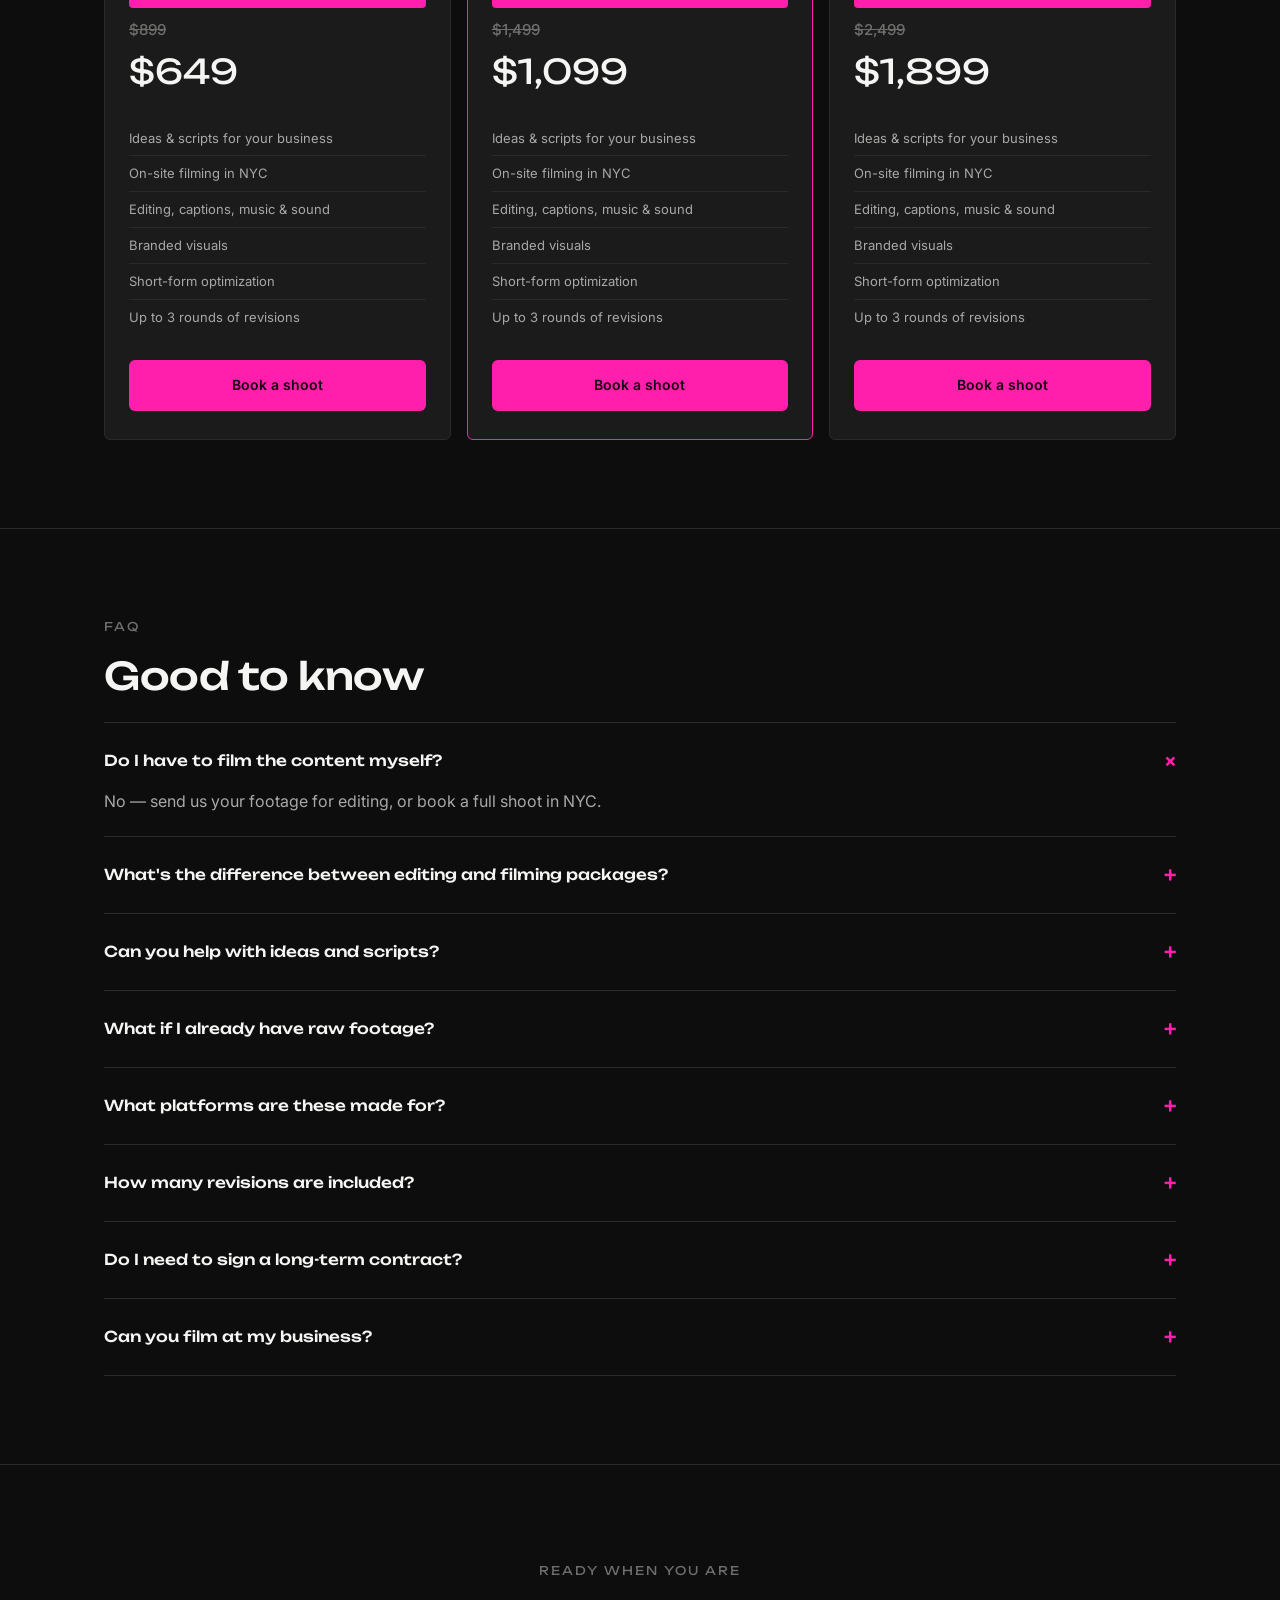
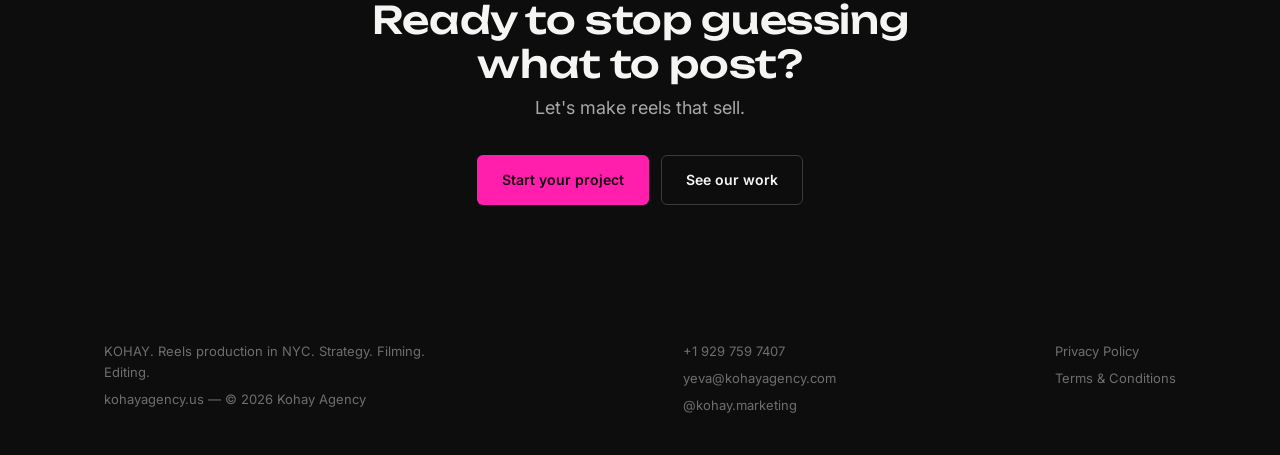
==== commit ba590f80: "Move Portfolio section right after Hero Co-Authored-By: Claude Sonnet 5 <noreply@anthropic.com>" ====
--- a/reels/index.html
+++ b/reels/index.html
@@ -57,142 +57,6 @@
   </div>
 </section>
 
-<section>
-  <div class="wrap">
-    <div class="eyebrow">Not just reels for the sake of reels</div>
-    <h2 style="max-width:720px;">Content that grabs attention in the first few seconds, builds trust, and brings customers to your business — not just something that looks good in the feed.</h2>
-    <p class="lede" style="margin-top:24px;">Your business doesn't need more random content. It needs content with a purpose — content that gets attention, keeps people watching, builds trust, and gives people a reason to choose you. That's what we make.</p>
-  </div>
-</section>
-
-<section>
-  <div class="wrap">
-    <div class="eyebrow">What's included</div>
-    <h2>Everything you need for better reels</h2>
-    <div class="tag-list" style="margin-top:28px;">
-      <span>Content ideas</span>
-      <span>Hooks</span>
-      <span>Scripts</span>
-      <span>On-site filming</span>
-      <span>Video editing</span>
-      <span>Captions & subtitles</span>
-      <span>Music & sound</span>
-      <span>Branded visuals</span>
-      <span>Short-form optimization</span>
-      <span>Ready-to-publish files</span>
-    </div>
-  </div>
-</section>
-
-<section>
-  <div class="wrap">
-    <div class="eyebrow">How it works</div>
-    <h2>From idea to finished reel</h2>
-    <div class="steps">
-      <div class="step">
-        <div class="step-top">
-          <div class="step-num">01</div>
-          <div class="step-icon"><svg viewBox="0 0 24 24"><path d="M21 11.5a8.38 8.38 0 0 1-.9 3.8 8.5 8.5 0 0 1-7.6 4.7 8.38 8.38 0 0 1-3.8-.9L3 21l1.9-5.7a8.38 8.38 0 0 1-.9-3.8 8.5 8.5 0 0 1 4.7-7.6 8.38 8.38 0 0 1 3.8-.9h.5a8.48 8.48 0 0 1 8 8v.5z"/></svg></div>
-        </div>
-        <h3>Tell us about your business</h3>
-        <p>What you do, who you want to reach, and what kind of content you need.</p>
-        <div class="step-output">Output: <span>A clear content brief</span></div>
-      </div>
-      <div class="step">
-        <div class="step-top">
-          <div class="step-num">02</div>
-          <div class="step-icon"><svg viewBox="0 0 24 24"><polygon points="12 2 2 7 12 12 22 7 12 2"/><polyline points="2 17 12 22 22 17"/><polyline points="2 12 12 17 22 12"/></svg></div>
-        </div>
-        <h3>Pick your format</h3>
-        <p>Send us your footage, or book an on-site shoot in NYC.</p>
-        <div class="step-output">Output: <span>Filming or editing, decided</span></div>
-      </div>
-      <div class="step">
-        <div class="step-top">
-          <div class="step-num">03</div>
-          <div class="step-icon"><svg viewBox="0 0 24 24"><path d="M14 2H6a2 2 0 0 0-2 2v16a2 2 0 0 0 2 2h12a2 2 0 0 0 2-2V8z"/><polyline points="14 2 14 8 20 8"/><line x1="16" y1="13" x2="8" y2="13"/><line x1="16" y1="17" x2="8" y2="17"/><polyline points="10 9 9 9 8 9"/></svg></div>
-        </div>
-        <h3>We plan it out</h3>
-        <p>For filming projects, we build the ideas, hooks, and scripts before we shoot.</p>
-        <div class="step-output">Output: <span>Ideas, hooks &amp; scripts</span></div>
-      </div>
-      <div class="step">
-        <div class="step-top">
-          <div class="step-num">04</div>
-          <div class="step-icon"><svg viewBox="0 0 24 24"><polygon points="23 7 16 12 23 17 23 7"/><rect x="1" y="5" width="15" height="14" rx="2" ry="2"/></svg></div>
-        </div>
-        <h3>We create</h3>
-        <p>You send the footage, or we film it. Either way, it becomes polished, engaging short-form video.</p>
-        <div class="step-output">Output: <span>Polished short-form video</span></div>
-      </div>
-      <div class="step">
-        <div class="step-top">
-          <div class="step-num">05</div>
-          <div class="step-icon"><svg viewBox="0 0 24 24"><path d="M1 12s4-8 11-8 11 8 11 8-4 8-11 8-11-8-11-8z"/><circle cx="12" cy="12" r="3"/></svg></div>
-        </div>
-        <h3>You review</h3>
-        <p>Up to 3 rounds of revisions.</p>
-        <div class="step-output">Output: <span>Your final approval</span></div>
-      </div>
-      <div class="step">
-        <div class="step-top">
-          <div class="step-num">06</div>
-          <div class="step-icon"><svg viewBox="0 0 24 24"><path d="M22 11.08V12a10 10 0 1 1-5.93-9.14"/><polyline points="22 4 12 14.01 9 11.01"/></svg></div>
-        </div>
-        <h3>Your reels are ready</h3>
-        <p>Final videos, ready to post on Instagram, TikTok, and YouTube Shorts.</p>
-        <div class="step-output">Output: <span>Ready-to-post reels</span></div>
-      </div>
-    </div>
-  </div>
-</section>
-
-<section>
-  <div class="wrap">
-    <div class="banner">
-      <div>
-        <div class="eyebrow">One shoot. Weeks of content.</div>
-        <h2>No need to figure out what to film every week.</h2>
-        <p>We plan your content before the shoot, prep the concepts and scripts, film everything efficiently, and turn it into a library of ready-to-publish reels. Available for businesses and experts across New York City.</p>
-      </div>
-      <a href="https://calendar.google.com/calendar/u/0/appointments/schedules/AcZssZ2_kLyZ_7YElX9A-YzKxZx4RZRjm3aX7bDRUkdUEPXenTwzl4cahBBLtP4mIFWXRZgPcGTV3XHw" class="btn btn-primary" target="_blank" rel="noopener" onclick="fbq('track', 'Schedule');">Book a shoot</a>
-    </div>
-  </div>
-</section>
-
-<section>
-  <div class="wrap">
-    <div class="eyebrow">Why Kohay</div>
-    <h2>Strategy first. Always.</h2>
-    <div class="why-grid">
-      <div class="why-item">
-        <h3>Strategy before editing</h3>
-        <p>A good reel starts before the editing timeline. We think through the hook, structure, message, and purpose first.</p>
-      </div>
-      <div class="why-item">
-        <h3>Made for business</h3>
-        <p>Not just video that looks good. Content built to get you noticed, remembered, and trusted.</p>
-      </div>
-      <div class="why-item">
-        <h3>Built for short-form</h3>
-        <p>Made with how people actually watch short-form in mind: fast hooks, clean pacing, clear messaging, mobile-first editing.</p>
-      </div>
-      <div class="why-item">
-        <h3>NYC production</h3>
-        <p>Need us on-site? We work with businesses and experts across New York City.</p>
-      </div>
-      <div class="why-item">
-        <h3>Simple process</h3>
-        <p>We plan it. We create it. You approve it. It's ready to post.</p>
-      </div>
-      <div class="why-item">
-        <h3>Based in New York</h3>
-        <p>Working with brands, experts, and local businesses. Instagram Reels. TikTok. YouTube Shorts.</p>
-      </div>
-    </div>
-  </div>
-</section>
-
 <section id="reels-strip">
   <div class="wrap">
     <div class="eyebrow">Portfolio</div>
@@ -305,6 +169,142 @@
   </div>
 </section>
 
+<section>
+  <div class="wrap">
+    <div class="eyebrow">Not just reels for the sake of reels</div>
+    <h2 style="max-width:720px;">Content that grabs attention in the first few seconds, builds trust, and brings customers to your business — not just something that looks good in the feed.</h2>
+    <p class="lede" style="margin-top:24px;">Your business doesn't need more random content. It needs content with a purpose — content that gets attention, keeps people watching, builds trust, and gives people a reason to choose you. That's what we make.</p>
+  </div>
+</section>
+
+<section>
+  <div class="wrap">
+    <div class="eyebrow">What's included</div>
+    <h2>Everything you need for better reels</h2>
+    <div class="tag-list" style="margin-top:28px;">
+      <span>Content ideas</span>
+      <span>Hooks</span>
+      <span>Scripts</span>
+      <span>On-site filming</span>
+      <span>Video editing</span>
+      <span>Captions & subtitles</span>
+      <span>Music & sound</span>
+      <span>Branded visuals</span>
+      <span>Short-form optimization</span>
+      <span>Ready-to-publish files</span>
+    </div>
+  </div>
+</section>
+
+<section>
+  <div class="wrap">
+    <div class="eyebrow">How it works</div>
+    <h2>From idea to finished reel</h2>
+    <div class="steps">
+      <div class="step">
+        <div class="step-top">
+          <div class="step-num">01</div>
+          <div class="step-icon"><svg viewBox="0 0 24 24"><path d="M21 11.5a8.38 8.38 0 0 1-.9 3.8 8.5 8.5 0 0 1-7.6 4.7 8.38 8.38 0 0 1-3.8-.9L3 21l1.9-5.7a8.38 8.38 0 0 1-.9-3.8 8.5 8.5 0 0 1 4.7-7.6 8.38 8.38 0 0 1 3.8-.9h.5a8.48 8.48 0 0 1 8 8v.5z"/></svg></div>
+        </div>
+        <h3>Tell us about your business</h3>
+        <p>What you do, who you want to reach, and what kind of content you need.</p>
+        <div class="step-output">Output: <span>A clear content brief</span></div>
+      </div>
+      <div class="step">
+        <div class="step-top">
+          <div class="step-num">02</div>
+          <div class="step-icon"><svg viewBox="0 0 24 24"><polygon points="12 2 2 7 12 12 22 7 12 2"/><polyline points="2 17 12 22 22 17"/><polyline points="2 12 12 17 22 12"/></svg></div>
+        </div>
+        <h3>Pick your format</h3>
+        <p>Send us your footage, or book an on-site shoot in NYC.</p>
+        <div class="step-output">Output: <span>Filming or editing, decided</span></div>
+      </div>
+      <div class="step">
+        <div class="step-top">
+          <div class="step-num">03</div>
+          <div class="step-icon"><svg viewBox="0 0 24 24"><path d="M14 2H6a2 2 0 0 0-2 2v16a2 2 0 0 0 2 2h12a2 2 0 0 0 2-2V8z"/><polyline points="14 2 14 8 20 8"/><line x1="16" y1="13" x2="8" y2="13"/><line x1="16" y1="17" x2="8" y2="17"/><polyline points="10 9 9 9 8 9"/></svg></div>
+        </div>
+        <h3>We plan it out</h3>
+        <p>For filming projects, we build the ideas, hooks, and scripts before we shoot.</p>
+        <div class="step-output">Output: <span>Ideas, hooks &amp; scripts</span></div>
+      </div>
+      <div class="step">
+        <div class="step-top">
+          <div class="step-num">04</div>
+          <div class="step-icon"><svg viewBox="0 0 24 24"><polygon points="23 7 16 12 23 17 23 7"/><rect x="1" y="5" width="15" height="14" rx="2" ry="2"/></svg></div>
+        </div>
+        <h3>We create</h3>
+        <p>You send the footage, or we film it. Either way, it becomes polished, engaging short-form video.</p>
+        <div class="step-output">Output: <span>Polished short-form video</span></div>
+      </div>
+      <div class="step">
+        <div class="step-top">
+          <div class="step-num">05</div>
+          <div class="step-icon"><svg viewBox="0 0 24 24"><path d="M1 12s4-8 11-8 11 8 11 8-4 8-11 8-11-8-11-8z"/><circle cx="12" cy="12" r="3"/></svg></div>
+        </div>
+        <h3>You review</h3>
+        <p>Up to 3 rounds of revisions.</p>
+        <div class="step-output">Output: <span>Your final approval</span></div>
+      </div>
+      <div class="step">
+        <div class="step-top">
+          <div class="step-num">06</div>
+          <div class="step-icon"><svg viewBox="0 0 24 24"><path d="M22 11.08V12a10 10 0 1 1-5.93-9.14"/><polyline points="22 4 12 14.01 9 11.01"/></svg></div>
+        </div>
+        <h3>Your reels are ready</h3>
+        <p>Final videos, ready to post on Instagram, TikTok, and YouTube Shorts.</p>
+        <div class="step-output">Output: <span>Ready-to-post reels</span></div>
+      </div>
+    </div>
+  </div>
+</section>
+
+<section>
+  <div class="wrap">
+    <div class="banner">
+      <div>
+        <div class="eyebrow">One shoot. Weeks of content.</div>
+        <h2>No need to figure out what to film every week.</h2>
+        <p>We plan your content before the shoot, prep the concepts and scripts, film everything efficiently, and turn it into a library of ready-to-publish reels. Available for businesses and experts across New York City.</p>
+      </div>
+      <a href="https://calendar.google.com/calendar/u/0/appointments/schedules/AcZssZ2_kLyZ_7YElX9A-YzKxZx4RZRjm3aX7bDRUkdUEPXenTwzl4cahBBLtP4mIFWXRZgPcGTV3XHw" class="btn btn-primary" target="_blank" rel="noopener" onclick="fbq('track', 'Schedule');">Book a shoot</a>
+    </div>
+  </div>
+</section>
+
+<section>
+  <div class="wrap">
+    <div class="eyebrow">Why Kohay</div>
+    <h2>Strategy first. Always.</h2>
+    <div class="why-grid">
+      <div class="why-item">
+        <h3>Strategy before editing</h3>
+        <p>A good reel starts before the editing timeline. We think through the hook, structure, message, and purpose first.</p>
+      </div>
+      <div class="why-item">
+        <h3>Made for business</h3>
+        <p>Not just video that looks good. Content built to get you noticed, remembered, and trusted.</p>
+      </div>
+      <div class="why-item">
+        <h3>Built for short-form</h3>
+        <p>Made with how people actually watch short-form in mind: fast hooks, clean pacing, clear messaging, mobile-first editing.</p>
+      </div>
+      <div class="why-item">
+        <h3>NYC production</h3>
+        <p>Need us on-site? We work with businesses and experts across New York City.</p>
+      </div>
+      <div class="why-item">
+        <h3>Simple process</h3>
+        <p>We plan it. We create it. You approve it. It's ready to post.</p>
+      </div>
+      <div class="why-item">
+        <h3>Based in New York</h3>
+        <p>Working with brands, experts, and local businesses. Instagram Reels. TikTok. YouTube Shorts.</p>
+      </div>
+    </div>
+  </div>
+</section>
+
 <section id="packages">
   <div class="wrap">
     <div class="eyebrow">Our packages</div>
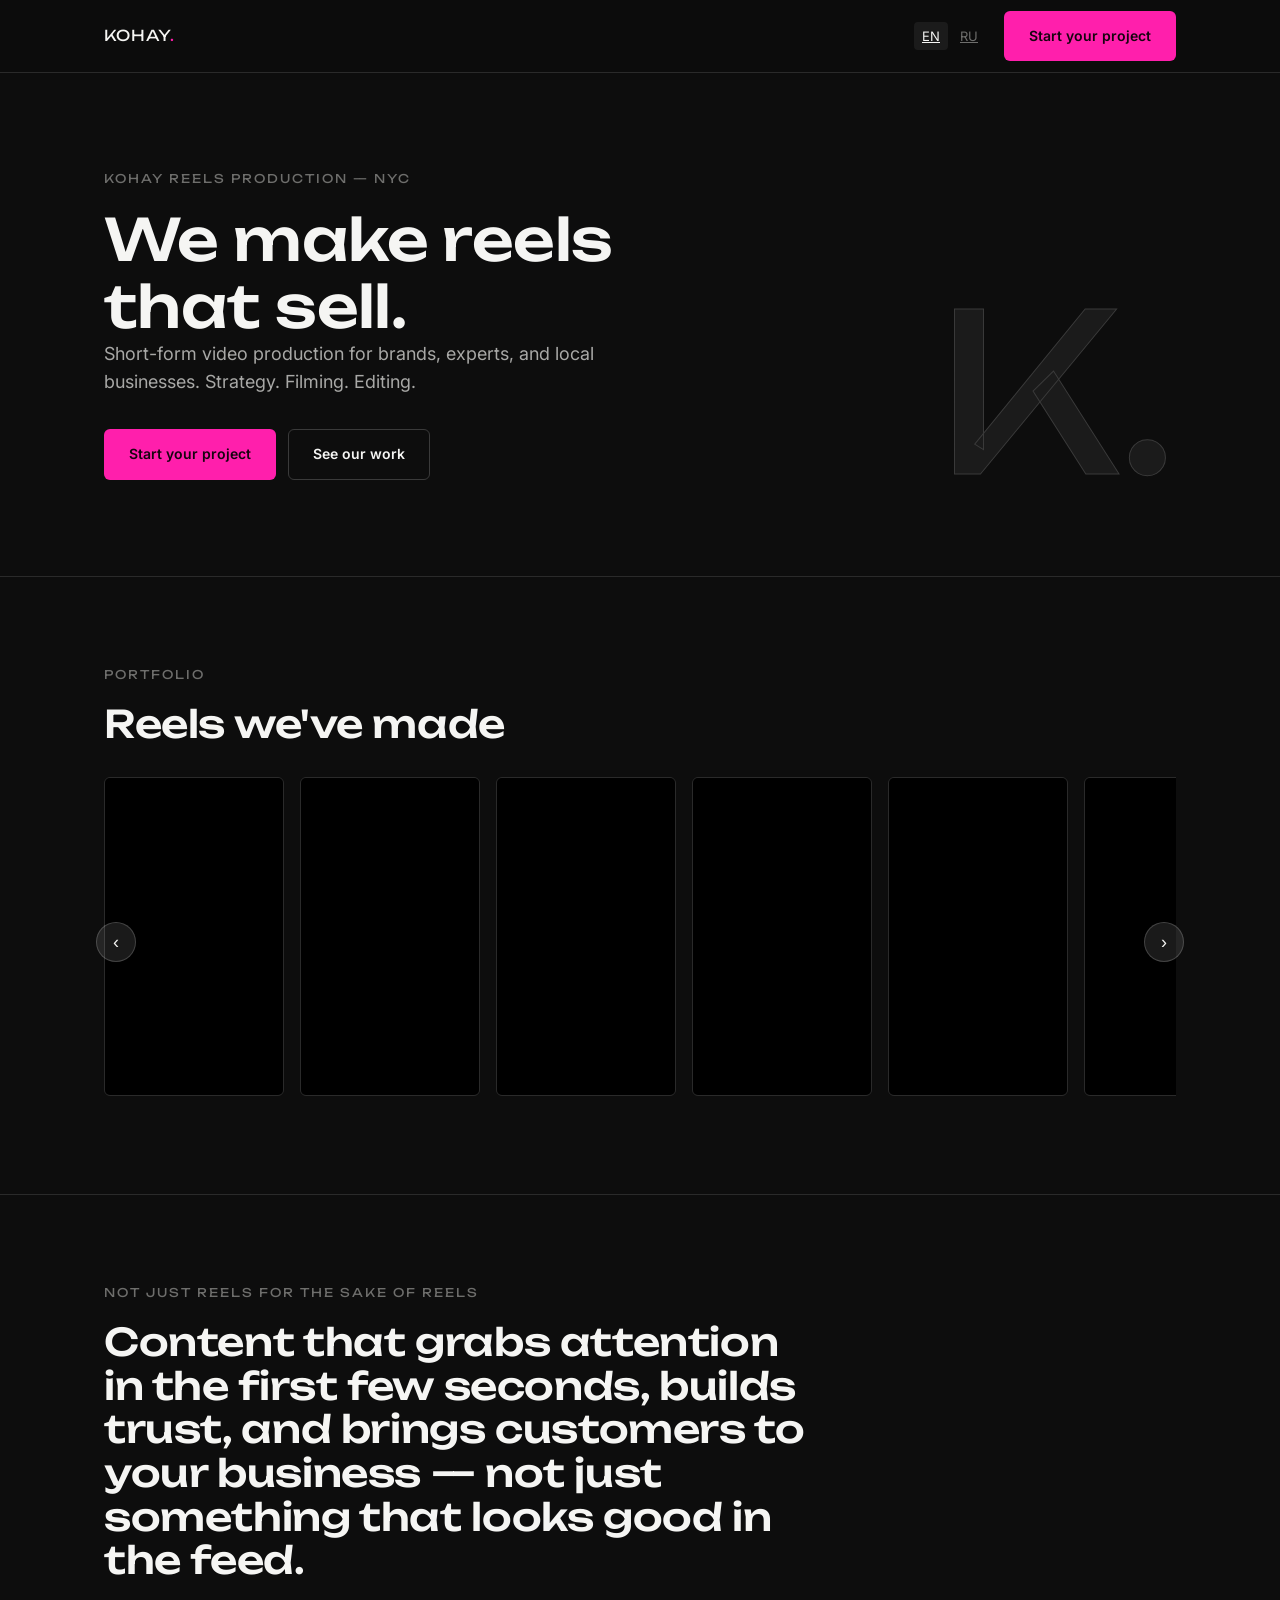
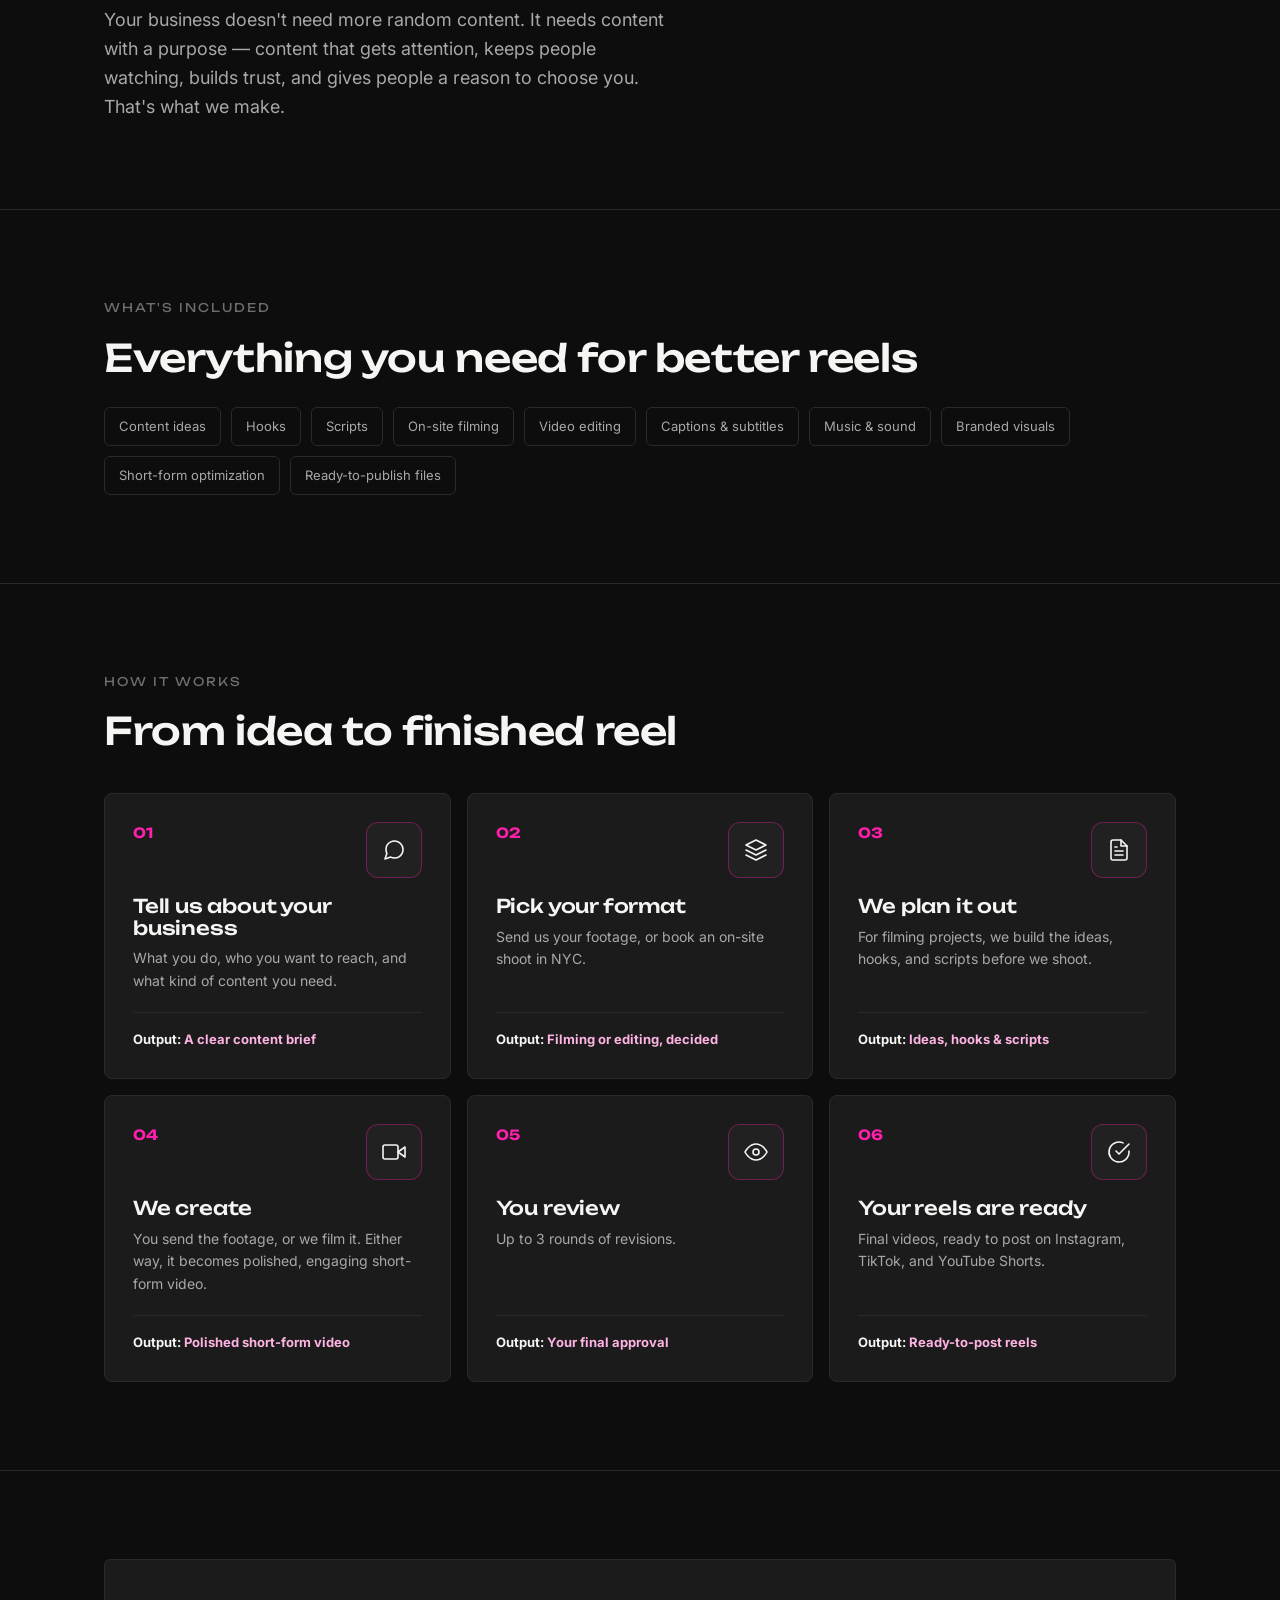
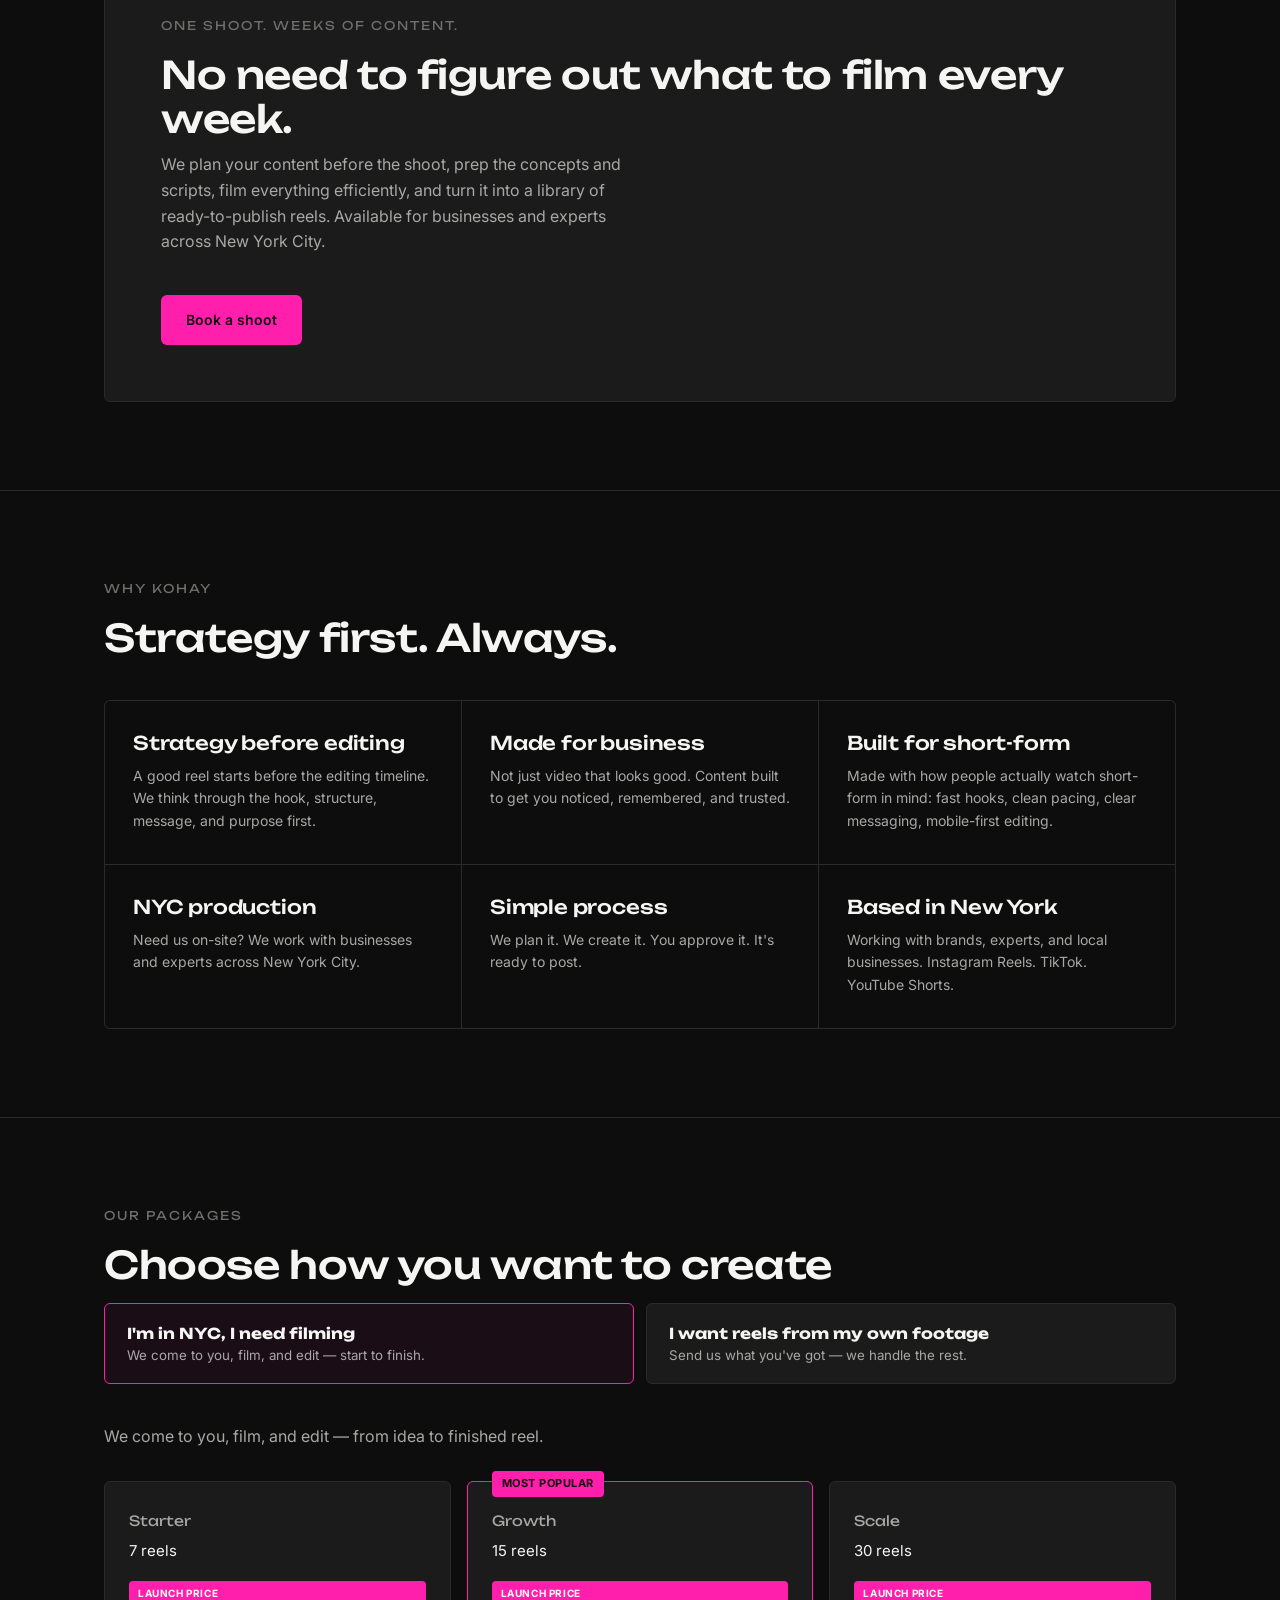
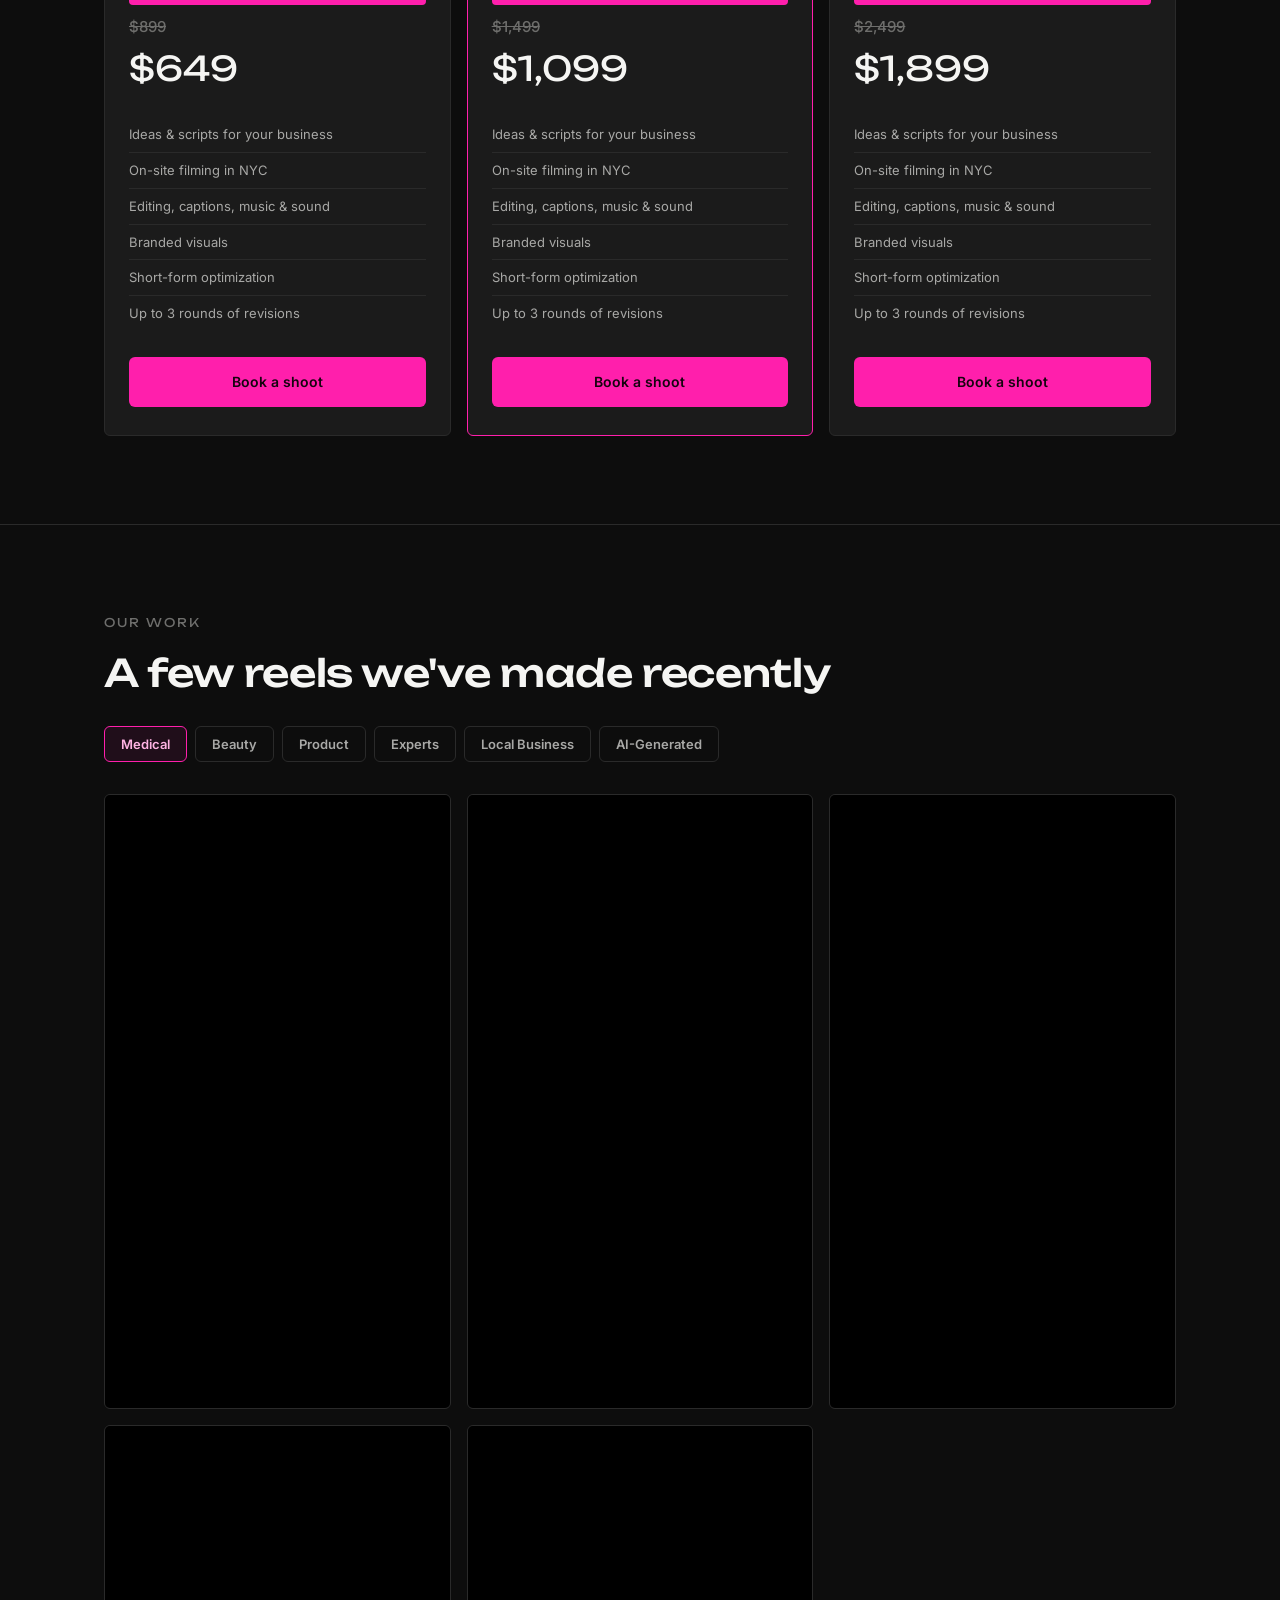
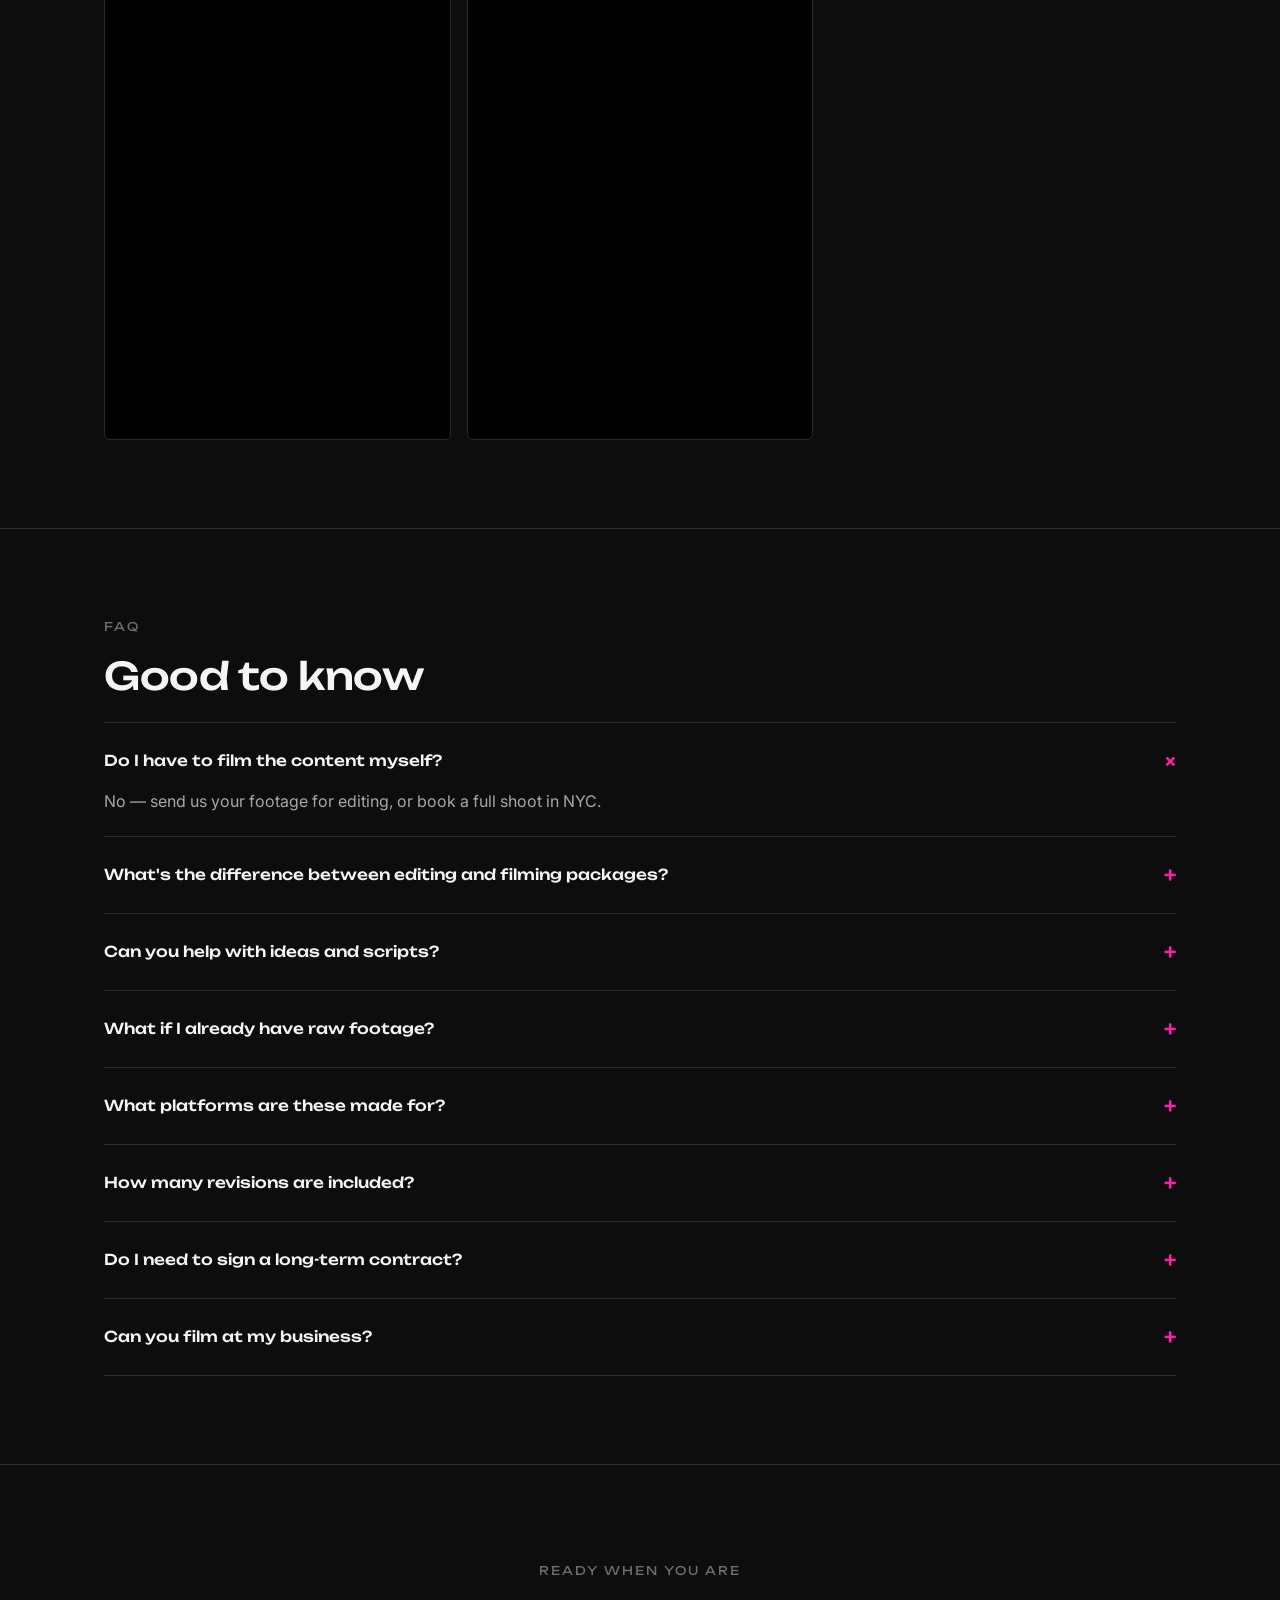
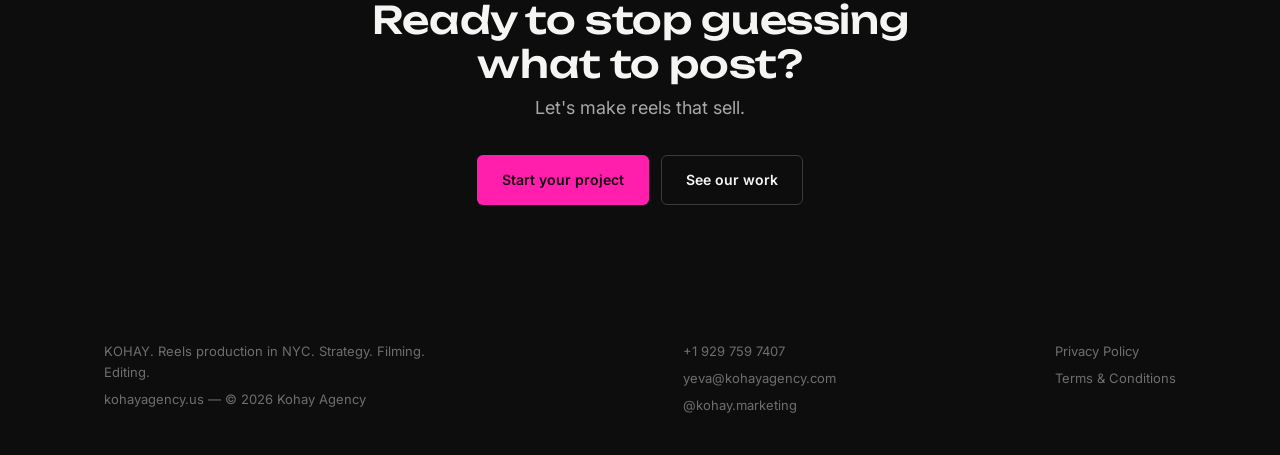
==== commit 4254c565: "Move categorized work section below Packages Co-Authored-By: Claude Sonnet 5 <noreply@anthropic.com>" ====
--- a/reels/index.html
+++ b/reels/index.html
@@ -91,84 +91,6 @@
   </div>
 </section>
 
-<section id="work">
-  <div class="wrap">
-    <div class="eyebrow">Our work</div>
-    <h2>A few reels we've made recently</h2>
-
-    <div class="tabs" role="tablist" aria-label="Portfolio categories" style="margin-top:32px;">
-      <button class="tab-btn active" data-tab-target="medical">Medical</button>
-      <button class="tab-btn" data-tab-target="beauty">Beauty</button>
-      <button class="tab-btn" data-tab-target="product">Product</button>
-      <button class="tab-btn" data-tab-target="experts">Experts</button>
-      <button class="tab-btn" data-tab-target="local">Local Business</button>
-      <button class="tab-btn" data-tab-target="ai">AI-Generated</button>
-    </div>
-
-    <!-- Medical, Beauty, Product, Experts, and Local Business include live YouTube
-         Shorts embeds. Experts also has 4 placeholder cards for upcoming videos, and
-         AI-Generated is still all placeholders — replace each video-frame with
-         <iframe src="https://www.youtube.com/embed/VIDEO_ID"> once those videos are ready. -->
-
-    <div class="category-panel active" data-category="medical">
-      <div class="video-grid">
-        <div class="video-card"><div class="video-frame"><iframe src="https://www.youtube.com/embed/GCsDxq-vMx4" title="Kohay reel — Medical" loading="lazy" allow="accelerometer; autoplay; clipboard-write; encrypted-media; gyroscope; picture-in-picture; web-share" allowfullscreen></iframe></div></div>
-        <div class="video-card"><div class="video-frame"><iframe src="https://www.youtube.com/embed/ZPNKIAUtbJw" title="Kohay reel — Medical" loading="lazy" allow="accelerometer; autoplay; clipboard-write; encrypted-media; gyroscope; picture-in-picture; web-share" allowfullscreen></iframe></div></div>
-        <div class="video-card"><div class="video-frame"><iframe src="https://www.youtube.com/embed/OZEuUIxV6Ko" title="Kohay reel — Medical" loading="lazy" allow="accelerometer; autoplay; clipboard-write; encrypted-media; gyroscope; picture-in-picture; web-share" allowfullscreen></iframe></div></div>
-        <div class="video-card"><div class="video-frame"><iframe src="https://www.youtube.com/embed/3Kyxup6bID8" title="Kohay reel — Medical" loading="lazy" allow="accelerometer; autoplay; clipboard-write; encrypted-media; gyroscope; picture-in-picture; web-share" allowfullscreen></iframe></div></div>
-        <div class="video-card"><div class="video-frame"><iframe src="https://www.youtube.com/embed/q9RWZM6IL7k" title="Kohay reel — Medical" loading="lazy" allow="accelerometer; autoplay; clipboard-write; encrypted-media; gyroscope; picture-in-picture; web-share" allowfullscreen></iframe></div></div>
-      </div>
-    </div>
-
-    <div class="category-panel" data-category="beauty">
-      <div class="video-grid">
-        <div class="video-card"><div class="video-frame"><iframe src="https://www.youtube.com/embed/fYsMWjmZ2i8" title="Kohay reel — Beauty" loading="lazy" allow="accelerometer; autoplay; clipboard-write; encrypted-media; gyroscope; picture-in-picture; web-share" allowfullscreen></iframe></div></div>
-        <div class="video-card"><div class="video-frame"><iframe src="https://www.youtube.com/embed/p5Ib908KVig" title="Kohay reel — Beauty" loading="lazy" allow="accelerometer; autoplay; clipboard-write; encrypted-media; gyroscope; picture-in-picture; web-share" allowfullscreen></iframe></div></div>
-        <div class="video-card"><div class="video-frame"><iframe src="https://www.youtube.com/embed/rkih55-sFSM" title="Kohay reel — Beauty" loading="lazy" allow="accelerometer; autoplay; clipboard-write; encrypted-media; gyroscope; picture-in-picture; web-share" allowfullscreen></iframe></div></div>
-      </div>
-    </div>
-
-    <div class="category-panel" data-category="product">
-      <div class="video-grid">
-        <div class="video-card"><div class="video-frame"><iframe src="https://www.youtube.com/embed/l85DM0ZbyYE" title="Kohay reel — Product" loading="lazy" allow="accelerometer; autoplay; clipboard-write; encrypted-media; gyroscope; picture-in-picture; web-share" allowfullscreen></iframe></div></div>
-        <div class="video-card"><div class="video-frame"><iframe src="https://www.youtube.com/embed/_sTkELcY5-s" title="Kohay reel — Product" loading="lazy" allow="accelerometer; autoplay; clipboard-write; encrypted-media; gyroscope; picture-in-picture; web-share" allowfullscreen></iframe></div></div>
-        <div class="video-card"><div class="video-frame"><iframe src="https://www.youtube.com/embed/XiGbj0O0uLw" title="Kohay reel — Product" loading="lazy" allow="accelerometer; autoplay; clipboard-write; encrypted-media; gyroscope; picture-in-picture; web-share" allowfullscreen></iframe></div></div>
-        <div class="video-card"><div class="video-frame"><iframe src="https://www.youtube.com/embed/mIUhhA_uJ2o" title="Kohay reel — Product" loading="lazy" allow="accelerometer; autoplay; clipboard-write; encrypted-media; gyroscope; picture-in-picture; web-share" allowfullscreen></iframe></div></div>
-      </div>
-    </div>
-
-    <div class="category-panel" data-category="experts">
-      <div class="video-grid">
-        <div class="video-card"><div class="video-frame"><iframe src="https://www.youtube.com/embed/0PdxmIoZttQ" title="Kohay reel — Experts" loading="lazy" allow="accelerometer; autoplay; clipboard-write; encrypted-media; gyroscope; picture-in-picture; web-share" allowfullscreen></iframe></div></div>
-        <div class="video-card"><div class="video-frame"><iframe src="https://www.youtube.com/embed/LCJ-ahIKdUk" title="Kohay reel — Experts" loading="lazy" allow="accelerometer; autoplay; clipboard-write; encrypted-media; gyroscope; picture-in-picture; web-share" allowfullscreen></iframe></div></div>
-        <div class="video-card"><div class="video-frame"><iframe src="https://www.youtube.com/embed/JeDPZK4A51A" title="Kohay reel — Experts" loading="lazy" allow="accelerometer; autoplay; clipboard-write; encrypted-media; gyroscope; picture-in-picture; web-share" allowfullscreen></iframe></div></div>
-        <div class="video-card"><div class="video-frame"><iframe src="https://www.youtube.com/embed/qfSGLbdA3Ac" title="Kohay reel — Experts" loading="lazy" allow="accelerometer; autoplay; clipboard-write; encrypted-media; gyroscope; picture-in-picture; web-share" allowfullscreen></iframe></div></div>
-        <div class="video-card"><div class="video-frame"><div class="video-placeholder">Video coming soon</div></div></div>
-        <div class="video-card"><div class="video-frame"><div class="video-placeholder">Video coming soon</div></div></div>
-        <div class="video-card"><div class="video-frame"><div class="video-placeholder">Video coming soon</div></div></div>
-        <div class="video-card"><div class="video-frame"><div class="video-placeholder">Video coming soon</div></div></div>
-      </div>
-    </div>
-
-    <div class="category-panel" data-category="local">
-      <div class="video-grid">
-        <div class="video-card"><div class="video-frame"><iframe src="https://www.youtube.com/embed/XotgJIPh2PM" title="Kohay reel — Local Business" loading="lazy" allow="accelerometer; autoplay; clipboard-write; encrypted-media; gyroscope; picture-in-picture; web-share" allowfullscreen></iframe></div></div>
-        <div class="video-card"><div class="video-frame"><iframe src="https://www.youtube.com/embed/3NmwNiRYqRI" title="Kohay reel — Local Business" loading="lazy" allow="accelerometer; autoplay; clipboard-write; encrypted-media; gyroscope; picture-in-picture; web-share" allowfullscreen></iframe></div></div>
-        <div class="video-card"><div class="video-frame"><iframe src="https://www.youtube.com/embed/7Ed-eCKW6FQ" title="Kohay reel — Local Business" loading="lazy" allow="accelerometer; autoplay; clipboard-write; encrypted-media; gyroscope; picture-in-picture; web-share" allowfullscreen></iframe></div></div>
-      </div>
-    </div>
-
-    <div class="category-panel" data-category="ai">
-      <div class="video-grid">
-        <div class="video-card"><div class="video-frame"><div class="video-placeholder">Video coming soon</div></div></div>
-        <div class="video-card"><div class="video-frame"><div class="video-placeholder">Video coming soon</div></div></div>
-        <div class="video-card"><div class="video-frame"><div class="video-placeholder">Video coming soon</div></div></div>
-      </div>
-    </div>
-
-  </div>
-</section>
-
 <section>
   <div class="wrap">
     <div class="eyebrow">Not just reels for the sake of reels</div>
@@ -434,6 +356,84 @@
   </div>
 </section>
 
+<section id="work">
+  <div class="wrap">
+    <div class="eyebrow">Our work</div>
+    <h2>A few reels we've made recently</h2>
+
+    <div class="tabs" role="tablist" aria-label="Portfolio categories" style="margin-top:32px;">
+      <button class="tab-btn active" data-tab-target="medical">Medical</button>
+      <button class="tab-btn" data-tab-target="beauty">Beauty</button>
+      <button class="tab-btn" data-tab-target="product">Product</button>
+      <button class="tab-btn" data-tab-target="experts">Experts</button>
+      <button class="tab-btn" data-tab-target="local">Local Business</button>
+      <button class="tab-btn" data-tab-target="ai">AI-Generated</button>
+    </div>
+
+    <!-- Medical, Beauty, Product, Experts, and Local Business include live YouTube
+         Shorts embeds. Experts also has 4 placeholder cards for upcoming videos, and
+         AI-Generated is still all placeholders — replace each video-frame with
+         <iframe src="https://www.youtube.com/embed/VIDEO_ID"> once those videos are ready. -->
+
+    <div class="category-panel active" data-category="medical">
+      <div class="video-grid">
+        <div class="video-card"><div class="video-frame"><iframe src="https://www.youtube.com/embed/GCsDxq-vMx4" title="Kohay reel — Medical" loading="lazy" allow="accelerometer; autoplay; clipboard-write; encrypted-media; gyroscope; picture-in-picture; web-share" allowfullscreen></iframe></div></div>
+        <div class="video-card"><div class="video-frame"><iframe src="https://www.youtube.com/embed/ZPNKIAUtbJw" title="Kohay reel — Medical" loading="lazy" allow="accelerometer; autoplay; clipboard-write; encrypted-media; gyroscope; picture-in-picture; web-share" allowfullscreen></iframe></div></div>
+        <div class="video-card"><div class="video-frame"><iframe src="https://www.youtube.com/embed/OZEuUIxV6Ko" title="Kohay reel — Medical" loading="lazy" allow="accelerometer; autoplay; clipboard-write; encrypted-media; gyroscope; picture-in-picture; web-share" allowfullscreen></iframe></div></div>
+        <div class="video-card"><div class="video-frame"><iframe src="https://www.youtube.com/embed/3Kyxup6bID8" title="Kohay reel — Medical" loading="lazy" allow="accelerometer; autoplay; clipboard-write; encrypted-media; gyroscope; picture-in-picture; web-share" allowfullscreen></iframe></div></div>
+        <div class="video-card"><div class="video-frame"><iframe src="https://www.youtube.com/embed/q9RWZM6IL7k" title="Kohay reel — Medical" loading="lazy" allow="accelerometer; autoplay; clipboard-write; encrypted-media; gyroscope; picture-in-picture; web-share" allowfullscreen></iframe></div></div>
+      </div>
+    </div>
+
+    <div class="category-panel" data-category="beauty">
+      <div class="video-grid">
+        <div class="video-card"><div class="video-frame"><iframe src="https://www.youtube.com/embed/fYsMWjmZ2i8" title="Kohay reel — Beauty" loading="lazy" allow="accelerometer; autoplay; clipboard-write; encrypted-media; gyroscope; picture-in-picture; web-share" allowfullscreen></iframe></div></div>
+        <div class="video-card"><div class="video-frame"><iframe src="https://www.youtube.com/embed/p5Ib908KVig" title="Kohay reel — Beauty" loading="lazy" allow="accelerometer; autoplay; clipboard-write; encrypted-media; gyroscope; picture-in-picture; web-share" allowfullscreen></iframe></div></div>
+        <div class="video-card"><div class="video-frame"><iframe src="https://www.youtube.com/embed/rkih55-sFSM" title="Kohay reel — Beauty" loading="lazy" allow="accelerometer; autoplay; clipboard-write; encrypted-media; gyroscope; picture-in-picture; web-share" allowfullscreen></iframe></div></div>
+      </div>
+    </div>
+
+    <div class="category-panel" data-category="product">
+      <div class="video-grid">
+        <div class="video-card"><div class="video-frame"><iframe src="https://www.youtube.com/embed/l85DM0ZbyYE" title="Kohay reel — Product" loading="lazy" allow="accelerometer; autoplay; clipboard-write; encrypted-media; gyroscope; picture-in-picture; web-share" allowfullscreen></iframe></div></div>
+        <div class="video-card"><div class="video-frame"><iframe src="https://www.youtube.com/embed/_sTkELcY5-s" title="Kohay reel — Product" loading="lazy" allow="accelerometer; autoplay; clipboard-write; encrypted-media; gyroscope; picture-in-picture; web-share" allowfullscreen></iframe></div></div>
+        <div class="video-card"><div class="video-frame"><iframe src="https://www.youtube.com/embed/XiGbj0O0uLw" title="Kohay reel — Product" loading="lazy" allow="accelerometer; autoplay; clipboard-write; encrypted-media; gyroscope; picture-in-picture; web-share" allowfullscreen></iframe></div></div>
+        <div class="video-card"><div class="video-frame"><iframe src="https://www.youtube.com/embed/mIUhhA_uJ2o" title="Kohay reel — Product" loading="lazy" allow="accelerometer; autoplay; clipboard-write; encrypted-media; gyroscope; picture-in-picture; web-share" allowfullscreen></iframe></div></div>
+      </div>
+    </div>
+
+    <div class="category-panel" data-category="experts">
+      <div class="video-grid">
+        <div class="video-card"><div class="video-frame"><iframe src="https://www.youtube.com/embed/0PdxmIoZttQ" title="Kohay reel — Experts" loading="lazy" allow="accelerometer; autoplay; clipboard-write; encrypted-media; gyroscope; picture-in-picture; web-share" allowfullscreen></iframe></div></div>
+        <div class="video-card"><div class="video-frame"><iframe src="https://www.youtube.com/embed/LCJ-ahIKdUk" title="Kohay reel — Experts" loading="lazy" allow="accelerometer; autoplay; clipboard-write; encrypted-media; gyroscope; picture-in-picture; web-share" allowfullscreen></iframe></div></div>
+        <div class="video-card"><div class="video-frame"><iframe src="https://www.youtube.com/embed/JeDPZK4A51A" title="Kohay reel — Experts" loading="lazy" allow="accelerometer; autoplay; clipboard-write; encrypted-media; gyroscope; picture-in-picture; web-share" allowfullscreen></iframe></div></div>
+        <div class="video-card"><div class="video-frame"><iframe src="https://www.youtube.com/embed/qfSGLbdA3Ac" title="Kohay reel — Experts" loading="lazy" allow="accelerometer; autoplay; clipboard-write; encrypted-media; gyroscope; picture-in-picture; web-share" allowfullscreen></iframe></div></div>
+        <div class="video-card"><div class="video-frame"><div class="video-placeholder">Video coming soon</div></div></div>
+        <div class="video-card"><div class="video-frame"><div class="video-placeholder">Video coming soon</div></div></div>
+        <div class="video-card"><div class="video-frame"><div class="video-placeholder">Video coming soon</div></div></div>
+        <div class="video-card"><div class="video-frame"><div class="video-placeholder">Video coming soon</div></div></div>
+      </div>
+    </div>
+
+    <div class="category-panel" data-category="local">
+      <div class="video-grid">
+        <div class="video-card"><div class="video-frame"><iframe src="https://www.youtube.com/embed/XotgJIPh2PM" title="Kohay reel — Local Business" loading="lazy" allow="accelerometer; autoplay; clipboard-write; encrypted-media; gyroscope; picture-in-picture; web-share" allowfullscreen></iframe></div></div>
+        <div class="video-card"><div class="video-frame"><iframe src="https://www.youtube.com/embed/3NmwNiRYqRI" title="Kohay reel — Local Business" loading="lazy" allow="accelerometer; autoplay; clipboard-write; encrypted-media; gyroscope; picture-in-picture; web-share" allowfullscreen></iframe></div></div>
+        <div class="video-card"><div class="video-frame"><iframe src="https://www.youtube.com/embed/7Ed-eCKW6FQ" title="Kohay reel — Local Business" loading="lazy" allow="accelerometer; autoplay; clipboard-write; encrypted-media; gyroscope; picture-in-picture; web-share" allowfullscreen></iframe></div></div>
+      </div>
+    </div>
+
+    <div class="category-panel" data-category="ai">
+      <div class="video-grid">
+        <div class="video-card"><div class="video-frame"><div class="video-placeholder">Video coming soon</div></div></div>
+        <div class="video-card"><div class="video-frame"><div class="video-placeholder">Video coming soon</div></div></div>
+        <div class="video-card"><div class="video-frame"><div class="video-placeholder">Video coming soon</div></div></div>
+      </div>
+    </div>
+
+  </div>
+</section>
+
 <section>
   <div class="wrap">
     <div class="eyebrow">FAQ</div>
